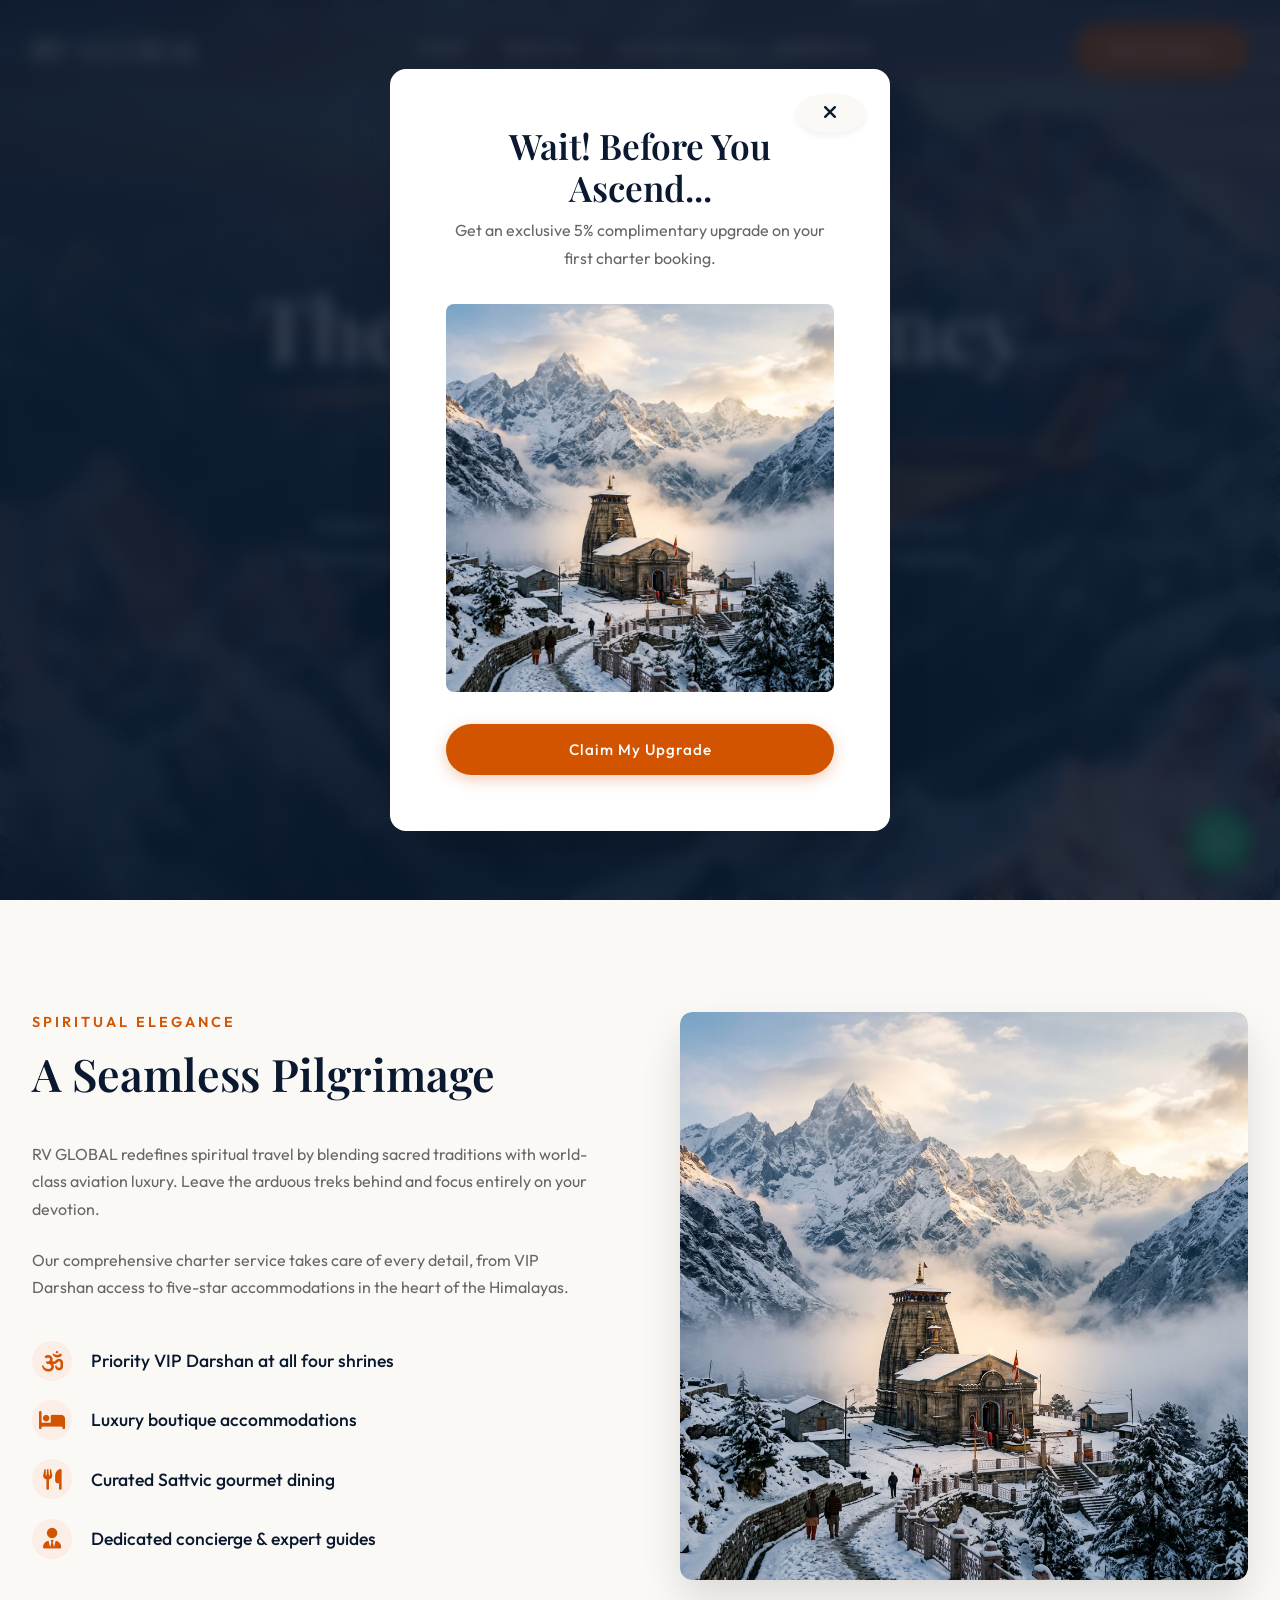
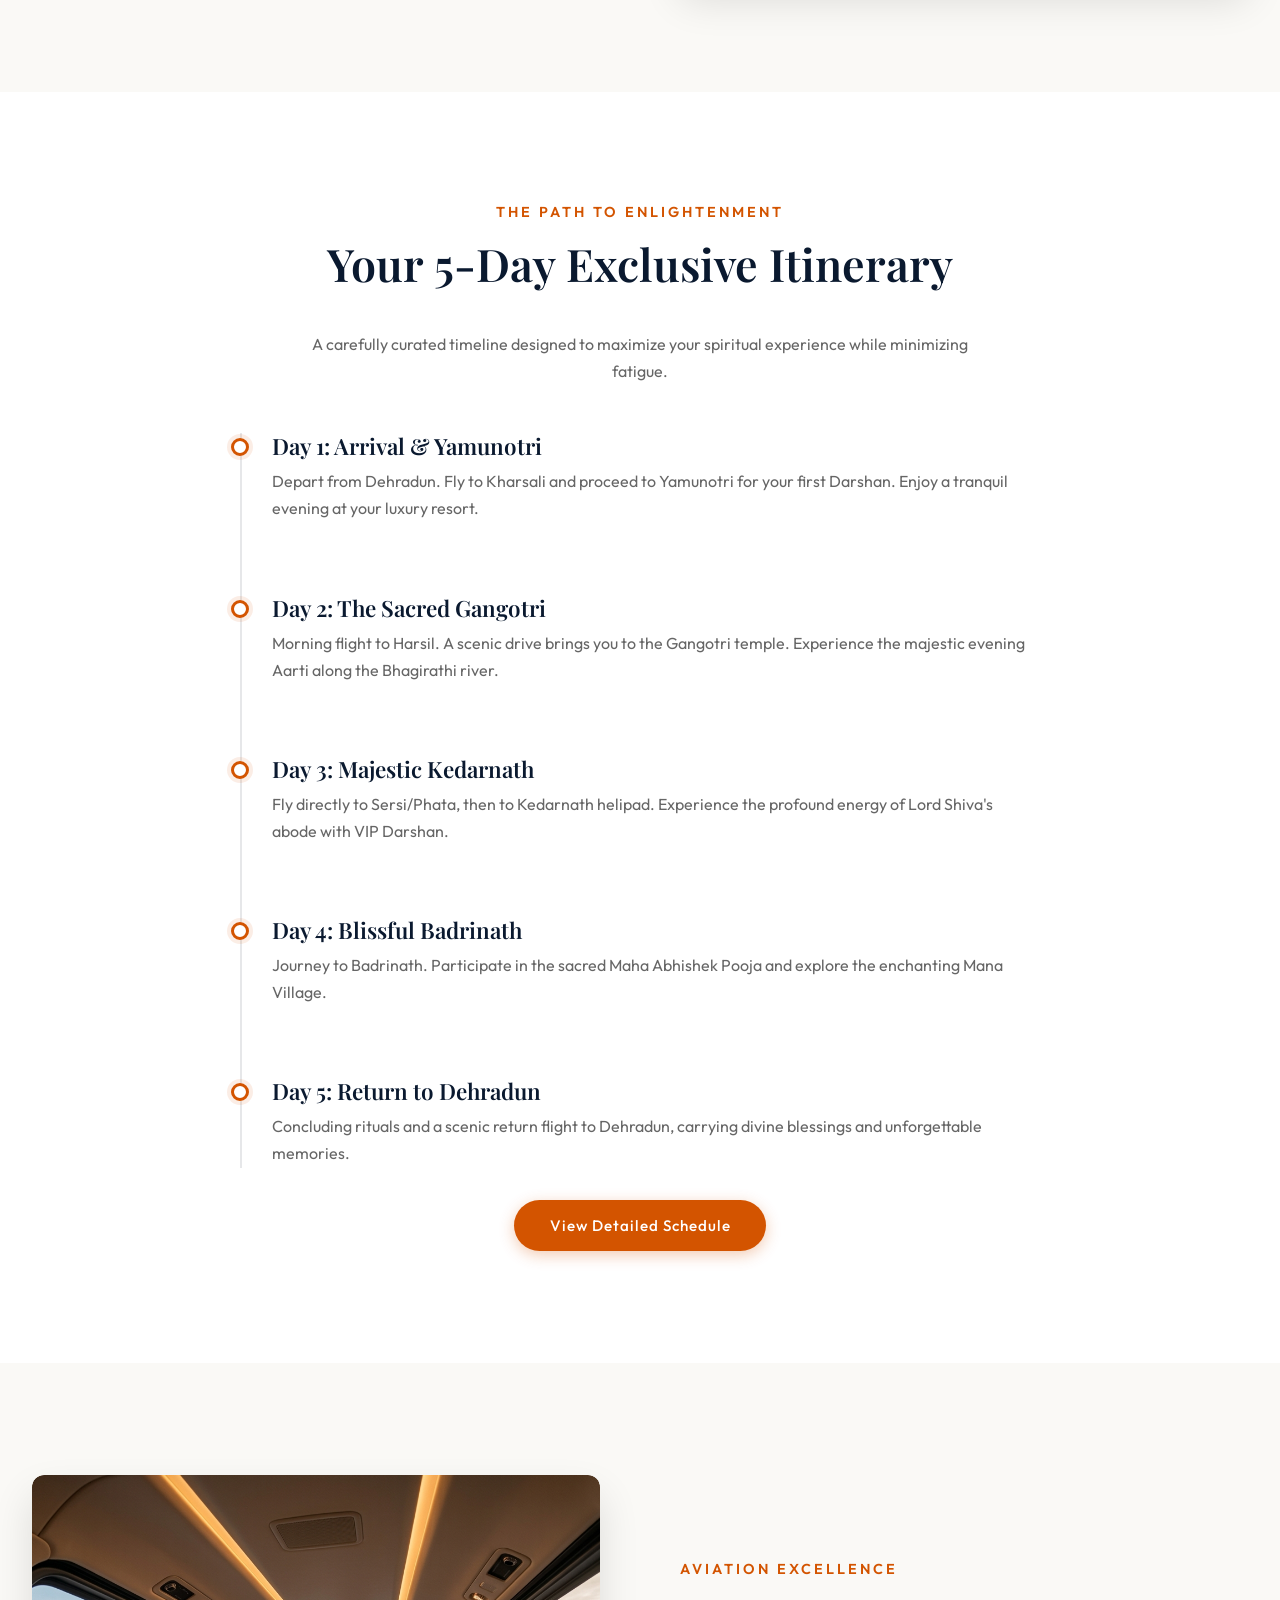
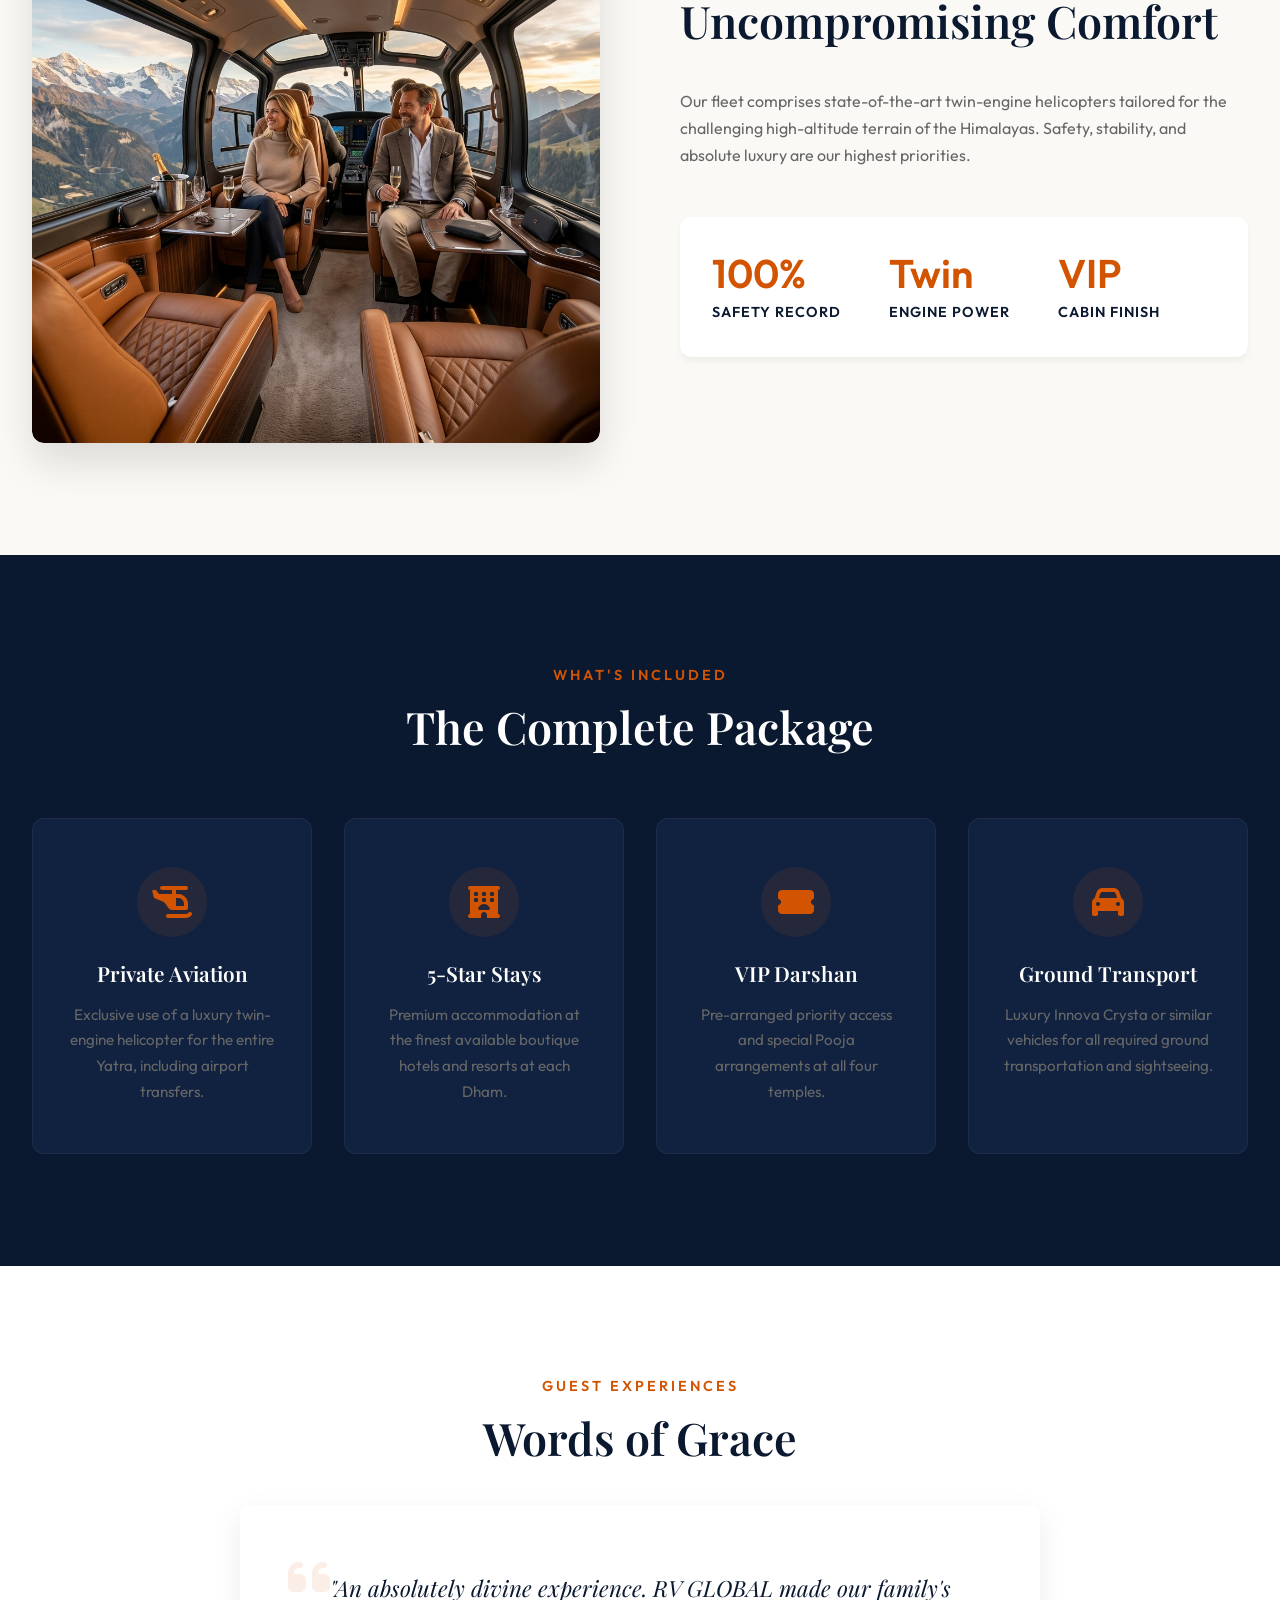
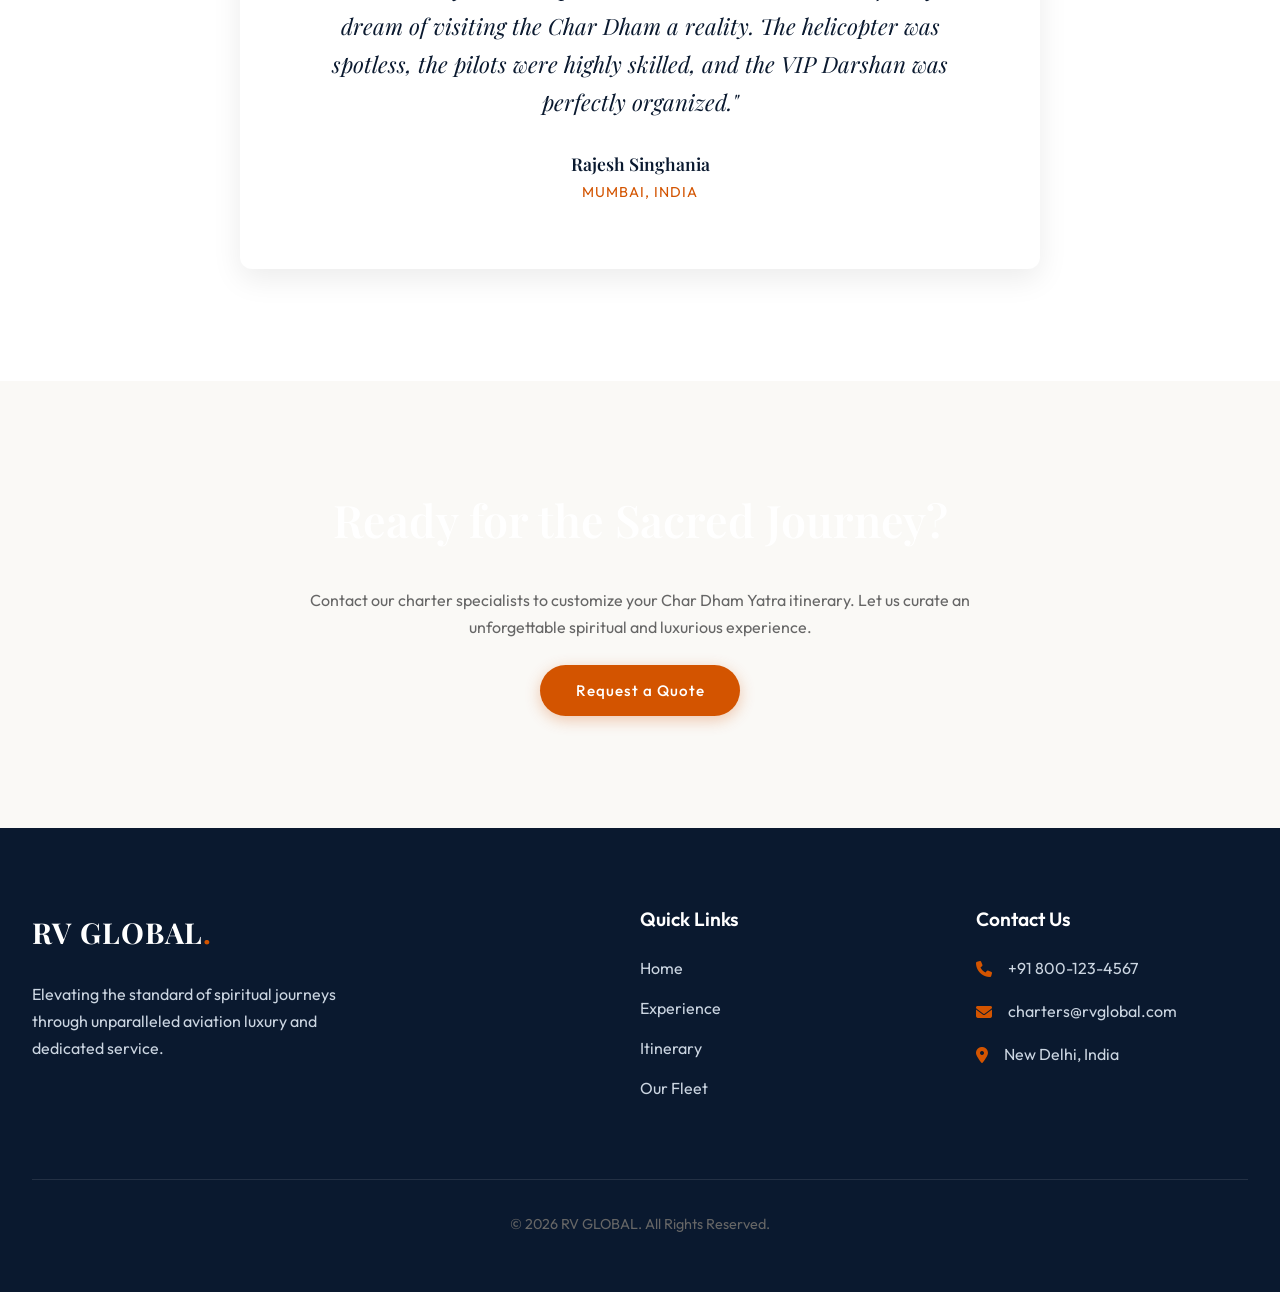
==== index.html @ 36c3504c "Added inner pages, floating WhatsApp, and instant offer popup" ====
<!DOCTYPE html>
<html lang="en">
<head>
    <meta charset="UTF-8">
    <meta name="viewport" content="width=device-width, initial-scale=1.0">
    <title>RV GLOBAL - Luxury Char Dham Yatra Charter</title>
    <meta name="description" content="Experience the sacred Char Dham Yatra with unparalleled luxury and comfort via RV GLOBAL's exclusive helicopter charter fleet.">
    <link rel="preconnect" href="https://fonts.googleapis.com">
    <link rel="preconnect" href="https://fonts.gstatic.com" crossorigin>
    <link href="https://fonts.googleapis.com/css2?family=Outfit:wght@300;400;500;600&family=Playfair+Display:ital,wght@0,400;0,600;0,700;1,400&display=swap" rel="stylesheet">
    <link rel="stylesheet" href="https://cdnjs.cloudflare.com/ajax/libs/font-awesome/6.4.0/css/all.min.css">
    <link rel="stylesheet" href="styles.css">
</head>
<body>

    <!-- Navigation -->
    <nav class="navbar" id="navbar">
        <div class="nav-container">
            <a href="#" class="logo">RV GLOBAL<span>.</span></a>
            <div class="nav-links">
                <a href="index.html">HOME</a>
                <a href="about.html">ABOUT US</a>
                <div class="dropdown">
                    <a href="services.html">OUR SERVICES <i class="fas fa-chevron-down"></i></a>
                    <div class="dropdown-content">
                        <a href="services.html#charter">Charter Flights</a>
                        <a href="services.html#chardham">Char Dham Yatra</a>
                        <a href="services.html#vip">VIP Darshan</a>
                    </div>
                </div>
                <a href="contact.html">CONTACT US</a>
            </div>
            <button class="btn-primary open-popup" data-popup="inquiryPopup">Book Charter</button>
            <button class="mobile-menu-btn"><i class="fas fa-bars"></i></button>
        </div>
    </nav>

    <!-- Hero Section -->
    <section id="home" class="hero">
        <div class="hero-bg"></div>
        <div class="hero-overlay"></div>
        <div class="hero-content">
            <span class="badge fade-up">Awaken Your Spirit in Luxury</span>
            <h1 class="fade-up delay-1">The Divine Journey <br> Elevated.</h1>
            <p class="fade-up delay-2">Embark on the sacred Char Dham Yatra with the utmost serenity. Experience Yamunotri, Gangotri, Kedarnath, and Badrinath via our exclusive VIP helicopter fleet.</p>
            <div class="hero-btns fade-up delay-3">
                <button class="btn-primary open-popup" data-popup="inquiryPopup">Plan Your Journey</button>
                <button class="btn-secondary open-popup" data-popup="itineraryPopup">View Itinerary</button>
            </div>
        </div>
        <div class="scroll-indicator fade-up delay-4">
            <span>Scroll</span>
            <div class="line"></div>
        </div>
    </section>

    <!-- Experience Section -->
    <section id="experience" class="experience section-padding">
        <div class="container">
            <div class="experience-grid">
                <div class="experience-text slide-in-left">
                    <h4 class="section-subtitle">Spiritual Elegance</h4>
                    <h2 class="section-title">A Seamless Pilgrimage</h2>
                    <p>RV GLOBAL redefines spiritual travel by blending sacred traditions with world-class aviation luxury. Leave the arduous treks behind and focus entirely on your devotion.</p>
                    <p>Our comprehensive charter service takes care of every detail, from VIP Darshan access to five-star accommodations in the heart of the Himalayas.</p>
                    
                    <ul class="feature-list">
                        <li><i class="fas fa-om"></i> Priority VIP Darshan at all four shrines</li>
                        <li><i class="fas fa-bed"></i> Luxury boutique accommodations</li>
                        <li><i class="fas fa-utensils"></i> Curated Sattvic gourmet dining</li>
                        <li><i class="fas fa-user-tie"></i> Dedicated concierge & expert guides</li>
                    </ul>
                </div>
                <div class="experience-image slide-in-right open-image-popup">
                    <img src="assets/temple.png" alt="Majestic Himalayan Temple" class="zoom-img">
                    <div class="image-accent"></div>
                    <div class="image-hover-icon"><i class="fas fa-search-plus"></i></div>
                </div>
            </div>
        </div>
    </section>

    <!-- Itinerary Section -->
    <section id="itinerary" class="itinerary section-padding bg-light">
        <div class="container">
            <div class="text-center slide-up">
                <h4 class="section-subtitle">The Path to Enlightenment</h4>
                <h2 class="section-title">Your 5-Day Exclusive Itinerary</h2>
                <p class="max-w-700">A carefully curated timeline designed to maximize your spiritual experience while minimizing fatigue.</p>
            </div>

            <div class="itinerary-timeline">
                <div class="timeline-item fade-up delay-1">
                    <div class="timeline-dot"></div>
                    <div class="timeline-content">
                        <h3>Day 1: Arrival & Yamunotri</h3>
                        <p>Depart from Dehradun. Fly to Kharsali and proceed to Yamunotri for your first Darshan. Enjoy a tranquil evening at your luxury resort.</p>
                    </div>
                </div>
                <div class="timeline-item fade-up delay-2">
                    <div class="timeline-dot"></div>
                    <div class="timeline-content">
                        <h3>Day 2: The Sacred Gangotri</h3>
                        <p>Morning flight to Harsil. A scenic drive brings you to the Gangotri temple. Experience the majestic evening Aarti along the Bhagirathi river.</p>
                    </div>
                </div>
                <div class="timeline-item fade-up delay-3">
                    <div class="timeline-dot"></div>
                    <div class="timeline-content">
                        <h3>Day 3: Majestic Kedarnath</h3>
                        <p>Fly directly to Sersi/Phata, then to Kedarnath helipad. Experience the profound energy of Lord Shiva's abode with VIP Darshan.</p>
                    </div>
                </div>
                <div class="timeline-item fade-up delay-4">
                    <div class="timeline-dot"></div>
                    <div class="timeline-content">
                        <h3>Day 4: Blissful Badrinath</h3>
                        <p>Journey to Badrinath. Participate in the sacred Maha Abhishek Pooja and explore the enchanting Mana Village.</p>
                    </div>
                </div>
                <div class="timeline-item fade-up delay-4">
                    <div class="timeline-dot"></div>
                    <div class="timeline-content">
                        <h3>Day 5: Return to Dehradun</h3>
                        <p>Concluding rituals and a scenic return flight to Dehradun, carrying divine blessings and unforgettable memories.</p>
                    </div>
                </div>
            </div>
            
            <div class="text-center mt-4">
                <button class="btn-primary open-popup" data-popup="itineraryPopup">View Detailed Schedule</button>
            </div>
        </div>
    </section>

    <!-- Fleet Section -->
    <section id="fleet" class="fleet section-padding">
        <div class="container">
            <div class="fleet-grid">
                <div class="fleet-image slide-in-left open-image-popup">
                    <img src="assets/interior.png" alt="Luxury Helicopter Interior" class="zoom-img">
                    <div class="image-hover-icon"><i class="fas fa-search-plus"></i></div>
                </div>
                <div class="fleet-text slide-in-right">
                    <h4 class="section-subtitle">Aviation Excellence</h4>
                    <h2 class="section-title">Uncompromising Comfort</h2>
                    <p>Our fleet comprises state-of-the-art twin-engine helicopters tailored for the challenging high-altitude terrain of the Himalayas. Safety, stability, and absolute luxury are our highest priorities.</p>
                    
                    <div class="stats-container">
                        <div class="stat-box">
                            <h3>100%</h3>
                            <p>Safety Record</p>
                        </div>
                        <div class="stat-box">
                            <h3>Twin</h3>
                            <p>Engine Power</p>
                        </div>
                        <div class="stat-box">
                            <h3>VIP</h3>
                            <p>Cabin Finish</p>
                        </div>
                    </div>
                </div>
            </div>
        </div>
    </section>

    <!-- Inclusions Section -->
    <section class="inclusions section-padding bg-navy">
        <div class="container">
            <div class="text-center fade-up">
                <h4 class="section-subtitle text-saffron">What's Included</h4>
                <h2 class="section-title text-white">The Complete Package</h2>
            </div>
            
            <div class="inclusions-grid">
                <div class="inclusion-card fade-up delay-1">
                    <div class="icon-wrapper"><i class="fas fa-helicopter"></i></div>
                    <h3>Private Aviation</h3>
                    <p>Exclusive use of a luxury twin-engine helicopter for the entire Yatra, including airport transfers.</p>
                </div>
                <div class="inclusion-card fade-up delay-2">
                    <div class="icon-wrapper"><i class="fas fa-hotel"></i></div>
                    <h3>5-Star Stays</h3>
                    <p>Premium accommodation at the finest available boutique hotels and resorts at each Dham.</p>
                </div>
                <div class="inclusion-card fade-up delay-3">
                    <div class="icon-wrapper"><i class="fas fa-ticket-alt"></i></div>
                    <h3>VIP Darshan</h3>
                    <p>Pre-arranged priority access and special Pooja arrangements at all four temples.</p>
                </div>
                <div class="inclusion-card fade-up delay-4">
                    <div class="icon-wrapper"><i class="fas fa-car"></i></div>
                    <h3>Ground Transport</h3>
                    <p>Luxury Innova Crysta or similar vehicles for all required ground transportation and sightseeing.</p>
                </div>
            </div>
        </div>
    </section>

    <!-- Testimonials -->
    <section class="testimonials section-padding bg-light">
        <div class="container text-center">
            <h4 class="section-subtitle">Guest Experiences</h4>
            <h2 class="section-title mb-4">Words of Grace</h2>
            
            <div class="testimonial-slider fade-up">
                <div class="testimonial-card">
                    <div class="quote-icon"><i class="fas fa-quote-left"></i></div>
                    <p class="review-text">"An absolutely divine experience. RV GLOBAL made our family's dream of visiting the Char Dham a reality. The helicopter was spotless, the pilots were highly skilled, and the VIP Darshan was perfectly organized."</p>
                    <div class="reviewer">
                        <h4>Rajesh Singhania</h4>
                        <span>Mumbai, India</span>
                    </div>
                </div>
            </div>
        </div>
    </section>

    <!-- CTA Section -->
    <section id="contact" class="cta-section section-padding">
        <div class="container text-center">
            <h2 class="section-title fade-up">Ready for the Sacred Journey?</h2>
            <p class="fade-up delay-1 max-w-700 mx-auto">Contact our charter specialists to customize your Char Dham Yatra itinerary. Let us curate an unforgettable spiritual and luxurious experience.</p>
            <button class="btn-primary open-popup fade-up delay-2 mt-2" data-popup="inquiryPopup">Request a Quote</button>
        </div>
    </section>

    <!-- Footer -->
    <footer class="footer">
        <div class="container">
            <div class="footer-content">
                <div class="footer-brand">
                    <a href="#" class="logo">RV GLOBAL<span>.</span></a>
                    <p>Elevating the standard of spiritual journeys through unparalleled aviation luxury and dedicated service.</p>
                </div>
                <div class="footer-links">
                    <h3>Quick Links</h3>
                    <a href="#home">Home</a>
                    <a href="#experience">Experience</a>
                    <a href="#itinerary">Itinerary</a>
                    <a href="#fleet">Our Fleet</a>
                </div>
                <div class="footer-contact">
                    <h3>Contact Us</h3>
                    <p><i class="fas fa-phone"></i> +91 800-123-4567</p>
                    <p><i class="fas fa-envelope"></i> charters@rvglobal.com</p>
                    <p><i class="fas fa-map-marker-alt"></i> New Delhi, India</p>
                </div>
            </div>
            <div class="footer-bottom">
                <p>&copy; 2026 RV GLOBAL. All Rights Reserved.</p>
            </div>
        </div>
    </footer>

    <!-- POPUPS -->

    <!-- 1. Inquiry Popup -->
    <div class="popup-overlay" id="inquiryPopup">
        <div class="popup-content">
            <button class="close-popup"><i class="fas fa-times"></i></button>
            <h3 class="popup-title">Book Your Charter</h3>
            <p class="popup-subtitle">Fill in your details and our aviation experts will contact you shortly.</p>
            
            <form class="inquiry-form" id="inquiryForm">
                <div class="form-group">
                    <label for="name">Full Name</label>
                    <input type="text" id="name" placeholder="John Doe" required>
                </div>
                <div class="form-group">
                    <label for="email">Email Address</label>
                    <input type="email" id="email" placeholder="john@example.com" required>
                </div>
                <div class="form-group">
                    <label for="phone">Phone Number</label>
                    <input type="tel" id="phone" placeholder="+91 98765 43210" required>
                </div>
                <div class="form-group">
                    <label for="passengers">Number of Passengers</label>
                    <select id="passengers" required>
                        <option value="" disabled selected>Select Passengers</option>
                        <option value="1-2">1-2 Passengers</option>
                        <option value="3-4">3-4 Passengers</option>
                        <option value="5-6">5-6 Passengers</option>
                    </select>
                </div>
                <button type="submit" class="btn-primary w-100">Submit Inquiry</button>
            </form>
        </div>
    </div>

    <!-- 2. Detailed Itinerary Popup -->
    <div class="popup-overlay" id="itineraryPopup">
        <div class="popup-content modal-lg">
            <button class="close-popup"><i class="fas fa-times"></i></button>
            <h3 class="popup-title">Detailed Itinerary</h3>
            <p class="popup-subtitle">A closer look at your 5-day luxurious spiritual journey.</p>
            
            <div class="itinerary-details-scroll">
                <div class="day-card">
                    <h4>Day 1: The Origin - Yamunotri</h4>
                    <ul>
                        <li><strong>07:00 AM:</strong> Departure from Sahastradhara Helipad, Dehradun.</li>
                        <li><strong>07:45 AM:</strong> Arrival at Kharsali Helipad. Welcome drinks.</li>
                        <li><strong>09:00 AM:</strong> Palki/Pony ride to Yamunotri Temple for Darshan.</li>
                        <li><strong>01:00 PM:</strong> Return to Kharsali, check-in to luxury resort, and lunch.</li>
                    </ul>
                </div>
                <div class="day-card">
                    <h4>Day 2: The Sacred Flow - Gangotri</h4>
                    <ul>
                        <li><strong>08:00 AM:</strong> Flight from Kharsali to Harsil Helipad.</li>
                        <li><strong>09:00 AM:</strong> VIP transport to Gangotri Temple.</li>
                        <li><strong>11:00 AM:</strong> Exclusive VIP Darshan at Gangotri.</li>
                        <li><strong>02:00 PM:</strong> Return to Harsil, nature walk, and premium resort stay.</li>
                    </ul>
                </div>
                <div class="day-card">
                    <h4>Day 3: The Mighty - Kedarnath</h4>
                    <ul>
                        <li><strong>07:30 AM:</strong> Flight from Harsil to Sersi/Phata.</li>
                        <li><strong>08:30 AM:</strong> Shuttle flight to Kedarnath Helipad.</li>
                        <li><strong>09:30 AM:</strong> Guided walk to the temple, VIP Darshan of Lord Shiva.</li>
                        <li><strong>02:00 PM:</strong> Return to Sersi, evening at leisure.</li>
                    </ul>
                </div>
                <div class="day-card">
                    <h4>Day 4: The Supreme - Badrinath</h4>
                    <ul>
                        <li><strong>08:00 AM:</strong> Flight to Badrinath Helipad.</li>
                        <li><strong>09:00 AM:</strong> Check-in at Sarovar Portico or equivalent.</li>
                        <li><strong>11:00 AM:</strong> VIP Darshan at Badrinath Temple.</li>
                        <li><strong>03:00 PM:</strong> Local sightseeing including Mana Village (last village of India).</li>
                    </ul>
                </div>
                <div class="day-card">
                    <h4>Day 5: The Return</h4>
                    <ul>
                        <li><strong>04:00 AM:</strong> Optional Maha Abhishek Pooja at Badrinath.</li>
                        <li><strong>09:00 AM:</strong> Breakfast and flight back to Dehradun.</li>
                        <li><strong>10:30 AM:</strong> Arrival at Dehradun. Tour concludes with divine memories.</li>
                    </ul>
                </div>
            </div>
        </div>
    </div>

    <!-- 3. Image Gallery Popup -->
    <div class="popup-overlay" id="imagePopup">
        <div class="popup-content image-modal">
            <button class="close-popup"><i class="fas fa-times"></i></button>
            <img id="popupImage" src="" alt="Gallery Image">
        </div>
    </div>

    <!-- Exit Intent Popup -->
    <div class="popup-overlay" id="exitPopup">
        <div class="popup-content text-center">
            <button class="close-popup"><i class="fas fa-times"></i></button>
            <h3 class="popup-title">Wait! Before You Ascend...</h3>
            <p class="popup-subtitle">Get an exclusive 5% complimentary upgrade on your first charter booking.</p>
            <img src="assets/temple.png" alt="Discount" style="width:100%; border-radius:8px; margin-bottom: 1.5rem;">
            <button class="btn-primary w-100 open-popup" data-popup="inquiryPopup" onclick="document.getElementById('exitPopup').classList.remove('active')">Claim My Upgrade</button>
        </div>
    </div>

    <!-- Global Floating WhatsApp Button -->
    <a href="https://wa.me/918001234567" class="floating-whatsapp" target="_blank" rel="noopener noreferrer">
        <i class="fab fa-whatsapp"></i>
    </a>

    <script src="script.js"></script>
</body>
</html>
---- styles.css ----
/* --- CSS Reset & Variables --- */
:root {
    /* New Light & Saffron Theme */
    --primary: #d35400; /* Saffron/Rust */
    --primary-dark: #b84a00;
    --primary-light: #fbeee6;
    
    --bg-main: #faf9f6; /* Pearl / Off-white */
    --bg-white: #ffffff;
    --bg-navy: #0a192f; /* Deep Navy Blue */
    --bg-navy-light: #112240;
    
    --text-main: #333333;
    --text-heading: #0a192f;
    --text-muted: #666666;
    --text-white: #ffffff;
    --text-white-muted: #cbd5e1;
    
    --font-heading: 'Playfair Display', serif;
    --font-body: 'Outfit', sans-serif;
    
    --transition: all 0.4s cubic-bezier(0.25, 0.46, 0.45, 0.94);
    --shadow-sm: 0 4px 6px rgba(0,0,0,0.05);
    --shadow-md: 0 10px 30px rgba(0,0,0,0.08);
    --shadow-lg: 0 20px 40px rgba(0,0,0,0.12);
}

* {
    margin: 0;
    padding: 0;
    box-sizing: border-box;
}

html {
    scroll-behavior: smooth;
    font-size: 16px;
}

body {
    font-family: var(--font-body);
    background-color: var(--bg-main);
    color: var(--text-main);
    line-height: 1.7;
    overflow-x: hidden;
}

/* --- Typography --- */
h1, h2, h3, h4 {
    font-family: var(--font-heading);
    color: var(--text-heading);
    font-weight: 600;
    line-height: 1.2;
}

p {
    margin-bottom: 1.5rem;
    color: var(--text-muted);
}

/* --- Reusable Components --- */
.container {
    max-width: 1280px;
    margin: 0 auto;
    padding: 0 2rem;
}

.section-padding {
    padding: 7rem 0;
}

.text-center { text-align: center; }
.text-white { color: var(--text-white) !important; }
.text-saffron { color: var(--primary) !important; }
.bg-light { background-color: var(--bg-white); }
.bg-navy { background-color: var(--bg-navy); color: var(--text-white-muted); }
.bg-navy h2 { color: var(--text-white); }
.mt-4 { margin-top: 2rem; }
.mb-4 { margin-bottom: 2rem; }
.max-w-700 { max-width: 700px; margin-left: auto; margin-right: auto; }
.mx-auto { margin-left: auto; margin-right: auto; }

.section-subtitle {
    color: var(--primary);
    font-family: var(--font-body);
    font-size: 0.9rem;
    font-weight: 600;
    text-transform: uppercase;
    letter-spacing: 3px;
    margin-bottom: 1rem;
}

.section-title {
    font-size: 2.8rem;
    margin-bottom: 2.5rem;
}

/* Buttons */
button, .btn-primary, .btn-secondary {
    display: inline-block;
    padding: 1rem 2.2rem;
    border: none;
    border-radius: 50px; /* Pill shape for softer look */
    font-family: var(--font-body);
    font-size: 0.95rem;
    font-weight: 500;
    letter-spacing: 1px;
    cursor: pointer;
    transition: var(--transition);
    text-decoration: none;
}

.btn-primary {
    background-color: var(--primary);
    color: var(--text-white);
    box-shadow: 0 4px 15px rgba(211, 84, 0, 0.3);
}

.btn-primary:hover {
    background-color: var(--primary-dark);
    transform: translateY(-3px);
    box-shadow: 0 8px 25px rgba(211, 84, 0, 0.4);
}

.btn-secondary {
    background-color: rgba(255, 255, 255, 0.1);
    color: var(--text-white);
    border: 1px solid rgba(255, 255, 255, 0.5);
    backdrop-filter: blur(5px);
}

.btn-secondary:hover {
    background-color: var(--text-white);
    color: var(--text-heading);
    transform: translateY(-3px);
}

.w-100 { width: 100%; }

/* --- Navigation --- */
.navbar {
    position: fixed;
    top: 0;
    left: 0;
    width: 100%;
    padding: 1.5rem 0;
    z-index: 1000;
    transition: var(--transition);
    background: transparent;
}

.navbar.scrolled {
    background: rgba(255, 255, 255, 0.95);
    backdrop-filter: blur(10px);
    padding: 1rem 0;
    box-shadow: var(--shadow-sm);
}

.nav-container {
    max-width: 1280px;
    margin: 0 auto;
    padding: 0 2rem;
    display: flex;
    justify-content: space-between;
    align-items: center;
}

.logo {
    font-family: var(--font-heading);
    font-size: 1.8rem;
    font-weight: 700;
    color: var(--text-white); /* White when transparent */
    text-decoration: none;
    letter-spacing: 1px;
    transition: var(--transition);
}

.navbar.scrolled .logo {
    color: var(--text-heading);
}

.logo span {
    color: var(--primary);
}

.nav-links {
    display: flex;
    gap: 2.5rem;
}

.nav-links a {
    color: var(--text-white);
    text-decoration: none;
    font-size: 0.95rem;
    font-weight: 500;
    transition: var(--transition);
    position: relative;
}

.navbar.scrolled .nav-links a {
    color: var(--text-main);
}

.nav-links a::after {
    content: '';
    position: absolute;
    bottom: -5px;
    left: 0;
    width: 0%;
    height: 2px;
    background-color: var(--primary);
    transition: var(--transition);
}

.nav-links a:hover {
    color: var(--primary);
}

.navbar.scrolled .nav-links a:hover {
    color: var(--primary);
}

.nav-links a:hover::after {
    width: 100%;
}

.mobile-menu-btn {
    display: none;
    background: none;
    border: none;
    color: var(--text-white);
    font-size: 1.5rem;
    cursor: pointer;
    box-shadow: none;
    padding: 0;
}

.navbar.scrolled .mobile-menu-btn {
    color: var(--text-heading);
}

/* --- Hero Section --- */
.hero {
    position: relative;
    height: 100vh;
    min-height: 700px;
    display: flex;
    align-items: center;
    justify-content: center;
    text-align: center;
    overflow: hidden;
}

.hero-bg {
    position: absolute;
    top: 0;
    left: 0;
    width: 100%;
    height: 100%;
    background-image: url('assets/hero.png');
    background-size: cover;
    background-position: center;
    z-index: -2;
    transform: scale(1.05);
    animation: zoomOut 25s infinite alternate ease-in-out;
}

@keyframes zoomOut {
    0% { transform: scale(1.05); }
    100% { transform: scale(1); }
}

.hero-overlay {
    position: absolute;
    top: 0;
    left: 0;
    width: 100%;
    height: 100%;
    background: linear-gradient(135deg, rgba(10, 25, 47, 0.8) 0%, rgba(10, 25, 47, 0.4) 100%);
    z-index: -1;
}

.hero-content {
    max-width: 900px;
    padding: 0 2rem;
    z-index: 1;
}

.badge {
    display: inline-block;
    padding: 0.5rem 1.2rem;
    background: rgba(255, 255, 255, 0.1);
    backdrop-filter: blur(5px);
    border: 1px solid rgba(255, 255, 255, 0.3);
    border-radius: 30px;
    font-size: 0.85rem;
    text-transform: uppercase;
    letter-spacing: 2px;
    color: var(--text-white);
    margin-bottom: 2rem;
}

.hero h1 {
    font-size: 5.5rem;
    margin-bottom: 1.5rem;
    color: var(--text-white);
    text-shadow: 0 10px 30px rgba(0,0,0,0.3);
}

.hero p {
    font-size: 1.2rem;
    margin-bottom: 2.5rem;
    color: #f1f5f9;
    max-width: 700px;
    margin-left: auto;
    margin-right: auto;
}

.hero-btns {
    display: flex;
    gap: 1.5rem;
    justify-content: center;
}

.scroll-indicator {
    position: absolute;
    bottom: 2rem;
    left: 50%;
    transform: translateX(-50%);
    display: flex;
    flex-direction: column;
    align-items: center;
    gap: 10px;
}

.scroll-indicator span {
    font-size: 0.75rem;
    text-transform: uppercase;
    letter-spacing: 2px;
    color: rgba(255, 255, 255, 0.8);
}

.scroll-indicator .line {
    width: 2px;
    height: 50px;
    background: rgba(255, 255, 255, 0.2);
    position: relative;
    overflow: hidden;
    border-radius: 2px;
}

.scroll-indicator .line::after {
    content: '';
    position: absolute;
    top: -100%;
    left: 0;
    width: 100%;
    height: 100%;
    background: var(--primary);
    animation: scrollDown 2s infinite cubic-bezier(0.65, 0, 0.35, 1);
}

@keyframes scrollDown {
    0% { top: -100%; }
    100% { top: 100%; }
}

/* --- Experience & Fleet Grids --- */
.experience-grid, .fleet-grid {
    display: grid;
    grid-template-columns: 1fr 1fr;
    gap: 5rem;
    align-items: center;
}

.feature-list {
    list-style: none;
    margin-top: 2.5rem;
}

.feature-list li {
    margin-bottom: 1.2rem;
    display: flex;
    align-items: center;
    gap: 1.2rem;
    font-size: 1.1rem;
    color: var(--text-heading);
    font-weight: 500;
}

.feature-list i {
    color: var(--primary);
    font-size: 1.3rem;
    background: var(--primary-light);
    width: 40px;
    height: 40px;
    display: flex;
    align-items: center;
    justify-content: center;
    border-radius: 50%;
}

.experience-image, .fleet-image {
    position: relative;
    border-radius: 12px;
    overflow: hidden;
    box-shadow: var(--shadow-lg);
    cursor: zoom-in;
}

.experience-image img, .fleet-image img {
    width: 100%;
    height: auto;
    display: block;
    border-radius: 12px;
    transition: transform 0.6s cubic-bezier(0.25, 0.46, 0.45, 0.94);
}

.experience-image:hover img, .fleet-image:hover img {
    transform: scale(1.05);
}

.image-accent {
    position: absolute;
    bottom: -20px;
    left: -20px;
    width: 100%;
    height: 100%;
    border: 2px solid var(--primary);
    z-index: -1;
    border-radius: 12px;
}

.image-hover-icon {
    position: absolute;
    top: 50%;
    left: 50%;
    transform: translate(-50%, -50%) scale(0.5);
    background: rgba(255, 255, 255, 0.9);
    width: 60px;
    height: 60px;
    border-radius: 50%;
    display: flex;
    align-items: center;
    justify-content: center;
    color: var(--primary);
    font-size: 1.5rem;
    opacity: 0;
    transition: var(--transition);
    pointer-events: none;
}

.experience-image:hover .image-hover-icon, .fleet-image:hover .image-hover-icon {
    opacity: 1;
    transform: translate(-50%, -50%) scale(1);
}

/* --- Itinerary Timeline --- */
.itinerary-timeline {
    position: relative;
    max-width: 800px;
    margin: 3rem auto 0;
    padding-left: 2rem;
}

.itinerary-timeline::before {
    content: '';
    position: absolute;
    top: 0;
    left: 0;
    width: 2px;
    height: 100%;
    background: rgba(10, 25, 47, 0.1);
}

.timeline-item {
    position: relative;
    padding-bottom: 3rem;
}

.timeline-item:last-child {
    padding-bottom: 0;
}

.timeline-dot {
    position: absolute;
    left: -2rem;
    top: 5px;
    width: 18px;
    height: 18px;
    background: var(--bg-white);
    border: 3px solid var(--primary);
    border-radius: 50%;
    transform: translateX(-50%);
    box-shadow: 0 0 0 4px rgba(211, 84, 0, 0.1);
}

.timeline-content h3 {
    font-size: 1.4rem;
    margin-bottom: 0.5rem;
    color: var(--text-heading);
}

/* --- Stats --- */
.stats-container {
    display: flex;
    gap: 3rem;
    margin-top: 3rem;
    background: var(--bg-white);
    padding: 2rem;
    border-radius: 12px;
    box-shadow: var(--shadow-sm);
}

.stat-box h3 {
    font-family: var(--font-body);
    font-size: 2.5rem;
    color: var(--primary);
    margin-bottom: 0.2rem;
}

.stat-box p {
    font-size: 0.9rem;
    font-weight: 600;
    text-transform: uppercase;
    letter-spacing: 1px;
    margin: 0;
    color: var(--text-heading);
}

/* --- Inclusions Grid --- */
.inclusions-grid {
    display: grid;
    grid-template-columns: repeat(4, 1fr);
    gap: 2rem;
    margin-top: 4rem;
}

.inclusion-card {
    background: var(--bg-navy-light);
    padding: 3rem 2rem;
    border-radius: 12px;
    text-align: center;
    transition: var(--transition);
    border: 1px solid rgba(255,255,255,0.05);
}

.inclusion-card:hover {
    transform: translateY(-10px);
    background: #152c50;
    border-color: rgba(255,255,255,0.1);
}

.inclusion-card .icon-wrapper {
    width: 70px;
    height: 70px;
    background: rgba(211, 84, 0, 0.1);
    color: var(--primary);
    border-radius: 50%;
    display: flex;
    align-items: center;
    justify-content: center;
    font-size: 2rem;
    margin: 0 auto 1.5rem;
    transition: var(--transition);
}

.inclusion-card:hover .icon-wrapper {
    background: var(--primary);
    color: var(--text-white);
}

.inclusion-card h3 {
    color: var(--text-white);
    font-size: 1.3rem;
    margin-bottom: 1rem;
}

.inclusion-card p {
    font-size: 0.95rem;
    margin: 0;
}

/* --- Testimonials --- */
.testimonial-card {
    background: var(--bg-white);
    padding: 4rem;
    border-radius: 12px;
    box-shadow: var(--shadow-md);
    max-width: 800px;
    margin: 0 auto;
    position: relative;
}

.quote-icon {
    font-size: 3rem;
    color: var(--primary-light);
    position: absolute;
    top: 2rem;
    left: 3rem;
    z-index: 0;
}

.review-text {
    font-size: 1.4rem;
    color: var(--text-heading);
    font-style: italic;
    font-family: var(--font-heading);
    position: relative;
    z-index: 1;
    margin-bottom: 2rem;
}

.reviewer h4 {
    font-size: 1.1rem;
    margin-bottom: 0.2rem;
}

.reviewer span {
    font-size: 0.9rem;
    color: var(--primary);
    text-transform: uppercase;
    letter-spacing: 1px;
}

/* --- CTA Section --- */
.cta-section {
    background: linear-gradient(rgba(10, 25, 47, 0.85), rgba(10, 25, 47, 0.95)), url('assets/hero.png');
    background-size: cover;
    background-position: center;
    background-attachment: fixed;
    color: var(--text-white);
}

.cta-section .section-title {
    color: var(--text-white);
}

/* --- Footer --- */
.footer {
    background-color: var(--bg-navy);
    padding: 5rem 0 2rem;
}

.footer-content {
    display: grid;
    grid-template-columns: 2fr 1fr 1fr;
    gap: 4rem;
    margin-bottom: 4rem;
}

.footer-brand p {
    margin-top: 1.5rem;
    max-width: 350px;
    color: var(--text-white-muted);
}

.footer-links h3, .footer-contact h3 {
    font-family: var(--font-body);
    font-size: 1.2rem;
    margin-bottom: 1.5rem;
    color: var(--text-white);
}

.footer-links a {
    display: block;
    color: var(--text-white-muted);
    text-decoration: none;
    margin-bottom: 0.8rem;
    transition: var(--transition);
}

.footer-links a:hover {
    color: var(--primary);
    transform: translateX(5px);
}

.footer-contact p {
    display: flex;
    align-items: center;
    gap: 1rem;
    margin-bottom: 1rem;
    color: var(--text-white-muted);
}

.footer-contact i {
    color: var(--primary);
}

.footer-bottom {
    text-align: center;
    padding-top: 2rem;
    border-top: 1px solid rgba(255, 255, 255, 0.1);
    font-size: 0.9rem;
    color: var(--text-white-muted);
}

/* --- Popup Modals --- */
.popup-overlay {
    position: fixed;
    top: 0;
    left: 0;
    width: 100%;
    height: 100%;
    background: rgba(10, 25, 47, 0.8);
    backdrop-filter: blur(8px);
    z-index: 2000;
    display: flex;
    justify-content: center;
    align-items: center;
    opacity: 0;
    visibility: hidden;
    transition: all 0.4s ease;
    padding: 1rem;
}

.popup-overlay.active {
    opacity: 1;
    visibility: visible;
}

.popup-content {
    background-color: var(--bg-white);
    padding: 3.5rem;
    border-radius: 16px;
    width: 100%;
    max-width: 500px;
    position: relative;
    transform: translateY(40px) scale(0.95);
    transition: all 0.5s cubic-bezier(0.25, 0.46, 0.45, 0.94);
    box-shadow: var(--shadow-lg);
    max-height: 90vh;
    overflow-y: auto;
}

.popup-overlay.active .popup-content {
    transform: translateY(0) scale(1);
}

.popup-content.modal-lg {
    max-width: 700px;
}

.popup-content.image-modal {
    max-width: 1000px;
    padding: 1rem;
    background: transparent;
    box-shadow: none;
}

.popup-content.image-modal img {
    width: 100%;
    height: auto;
    border-radius: 8px;
    display: block;
}

.close-popup {
    position: absolute;
    top: 1.5rem;
    right: 1.5rem;
    background: var(--bg-main);
    width: 40px;
    height: 40px;
    border-radius: 50%;
    border: none;
    color: var(--text-heading);
    font-size: 1.2rem;
    cursor: pointer;
    transition: var(--transition);
    display: flex;
    align-items: center;
    justify-content: center;
    box-shadow: var(--shadow-sm);
    z-index: 10;
}

.popup-content.image-modal .close-popup {
    top: -2rem;
    right: 0;
    background: var(--text-white);
}

.close-popup:hover {
    background: var(--primary);
    color: var(--text-white);
    transform: rotate(90deg);
}

.popup-title {
    font-size: 2.2rem;
    margin-bottom: 0.5rem;
}

.popup-subtitle {
    font-size: 1rem;
    margin-bottom: 2rem;
}

.form-group {
    margin-bottom: 1.5rem;
}

.form-group label {
    display: block;
    margin-bottom: 0.5rem;
    font-size: 0.9rem;
    font-weight: 500;
    color: var(--text-heading);
}

.form-group input, .form-group select {
    width: 100%;
    padding: 1rem 1.2rem;
    background-color: var(--bg-main);
    border: 1px solid #e2e8f0;
    border-radius: 8px;
    color: var(--text-main);
    font-family: var(--font-body);
    font-size: 1rem;
    transition: var(--transition);
}

.form-group input:focus, .form-group select:focus {
    outline: none;
    border-color: var(--primary);
    background-color: var(--bg-white);
    box-shadow: 0 0 0 3px rgba(211, 84, 0, 0.1);
}

/* Itinerary Details Inside Popup */
.itinerary-details-scroll {
    text-align: left;
}

.day-card {
    background: var(--bg-main);
    padding: 1.5rem;
    border-radius: 8px;
    margin-bottom: 1.5rem;
    border-left: 4px solid var(--primary);
}

.day-card h4 {
    font-size: 1.2rem;
    margin-bottom: 1rem;
    color: var(--primary);
}

.day-card ul {
    list-style: none;
}

.day-card ul li {
    margin-bottom: 0.5rem;
    font-size: 0.95rem;
}

/* --- Animations & Utilities --- */
.fade-up {
    opacity: 0;
    transform: translateY(40px);
    transition: opacity 0.8s ease, transform 0.8s ease;
}

.slide-in-left {
    opacity: 0;
    transform: translateX(-50px);
    transition: opacity 0.8s ease, transform 0.8s ease;
}

.slide-in-right {
    opacity: 0;
    transform: translateX(50px);
    transition: opacity 0.8s ease, transform 0.8s ease;
}

.appear {
    opacity: 1;
    transform: translate(0);
}

.delay-1 { transition-delay: 0.15s; }
.delay-2 { transition-delay: 0.3s; }
.delay-3 { transition-delay: 0.45s; }
.delay-4 { transition-delay: 0.6s; }

/* --- Responsive --- */
@media (max-width: 1024px) {
    .inclusions-grid {
        grid-template-columns: repeat(2, 1fr);
    }
}

@media (max-width: 992px) {
    .experience-grid, .fleet-grid {
        grid-template-columns: 1fr;
        gap: 3rem;
    }
    
    .fleet-image {
        grid-row: 2;
    }
    
    .footer-content {
        grid-template-columns: 1fr 1fr;
    }
    
    .hero h1 {
        font-size: 4rem;
    }
}

@media (max-width: 768px) {
    .nav-links {
        display: none;
    }
    
    .navbar .btn-primary {
        display: none;
    }
    
    .mobile-menu-btn {
        display: block;
    }
    
    .hero h1 {
        font-size: 3rem;
    }
    
    .hero-btns {
        flex-direction: column;
    }
    
    .footer-content {
        grid-template-columns: 1fr;
        gap: 2rem;
    }
    
    .inclusions-grid {
        grid-template-columns: 1fr;
    }
    
    .stats-container {
        flex-direction: column;
        gap: 1.5rem;
        text-align: center;
    }
    
    .section-title {
        font-size: 2.2rem;
    }
}

/* --- Dropdown Menu --- */
.dropdown {
    position: relative;
    display: inline-block;
}

.dropdown-content {
    display: none;
    position: absolute;
    background-color: var(--bg-white);
    min-width: 220px;
    box-shadow: var(--shadow-lg);
    z-index: 1001;
    border-radius: 8px;
    top: calc(100% + 1rem);
    left: 0;
    overflow: visible; /* Changed from hidden to allow pseudo-element to overflow */
    padding: 0.5rem 0;
}

/* Invisible bridge to prevent hover loss */
.dropdown-content::before {
    content: '';
    position: absolute;
    top: -1.5rem;
    left: 0;
    width: 100%;
    height: 1.5rem;
    background: transparent;
}

.navbar.scrolled .dropdown-content {
    top: calc(100% + 0.5rem);
}

.navbar.scrolled .dropdown-content::before {
    top: -0.5rem;
    height: 0.5rem;
}

.dropdown-content a {
    color: var(--text-heading) !important;
    padding: 12px 20px;
    text-decoration: none;
    display: block;
    font-size: 0.9rem;
    font-weight: 500;
    border-radius: 4px;
    margin: 0 0.5rem;
}

.dropdown-content a::after {
    display: none;
}

.dropdown-content a:hover {
    background-color: var(--bg-main);
    color: var(--primary) !important;
}

.dropdown:hover .dropdown-content {
    display: block;
    animation: fadeIn 0.3s ease;
}

@keyframes fadeIn {
    from { opacity: 0; transform: translateY(-10px); }
    to { opacity: 1; transform: translateY(0); }
}

/* --- Floating WhatsApp Button --- */
.floating-whatsapp {
    position: fixed;
    bottom: 30px;
    right: 30px;
    background-color: #25D366;
    color: white;
    width: 60px;
    height: 60px;
    border-radius: 50%;
    display: flex;
    align-items: center;
    justify-content: center;
    font-size: 35px;
    box-shadow: 0 10px 20px rgba(37, 211, 102, 0.4);
    z-index: 1000;
    transition: transform 0.3s ease, box-shadow 0.3s ease;
    text-decoration: none;
}

.floating-whatsapp:hover {
    transform: scale(1.1) translateY(-5px);
    color: white;
    box-shadow: 0 15px 25px rgba(37, 211, 102, 0.5);
}
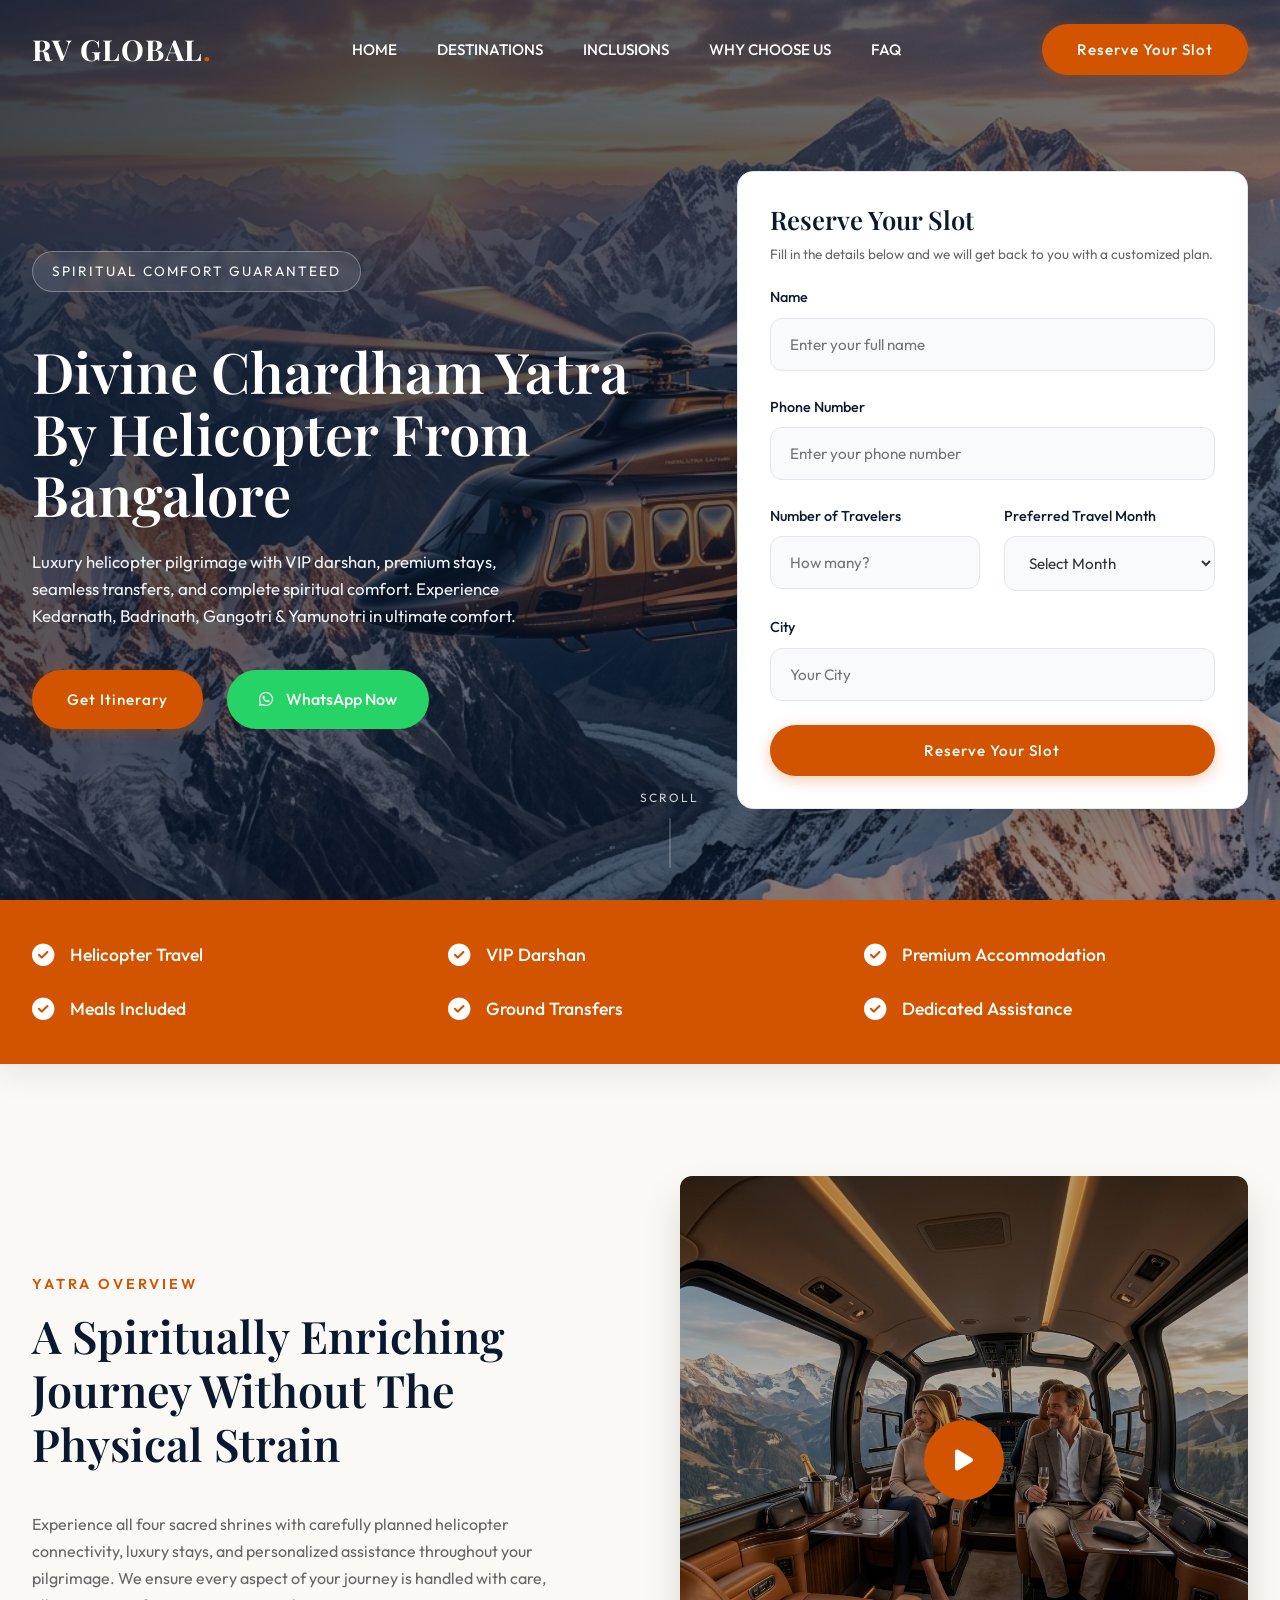
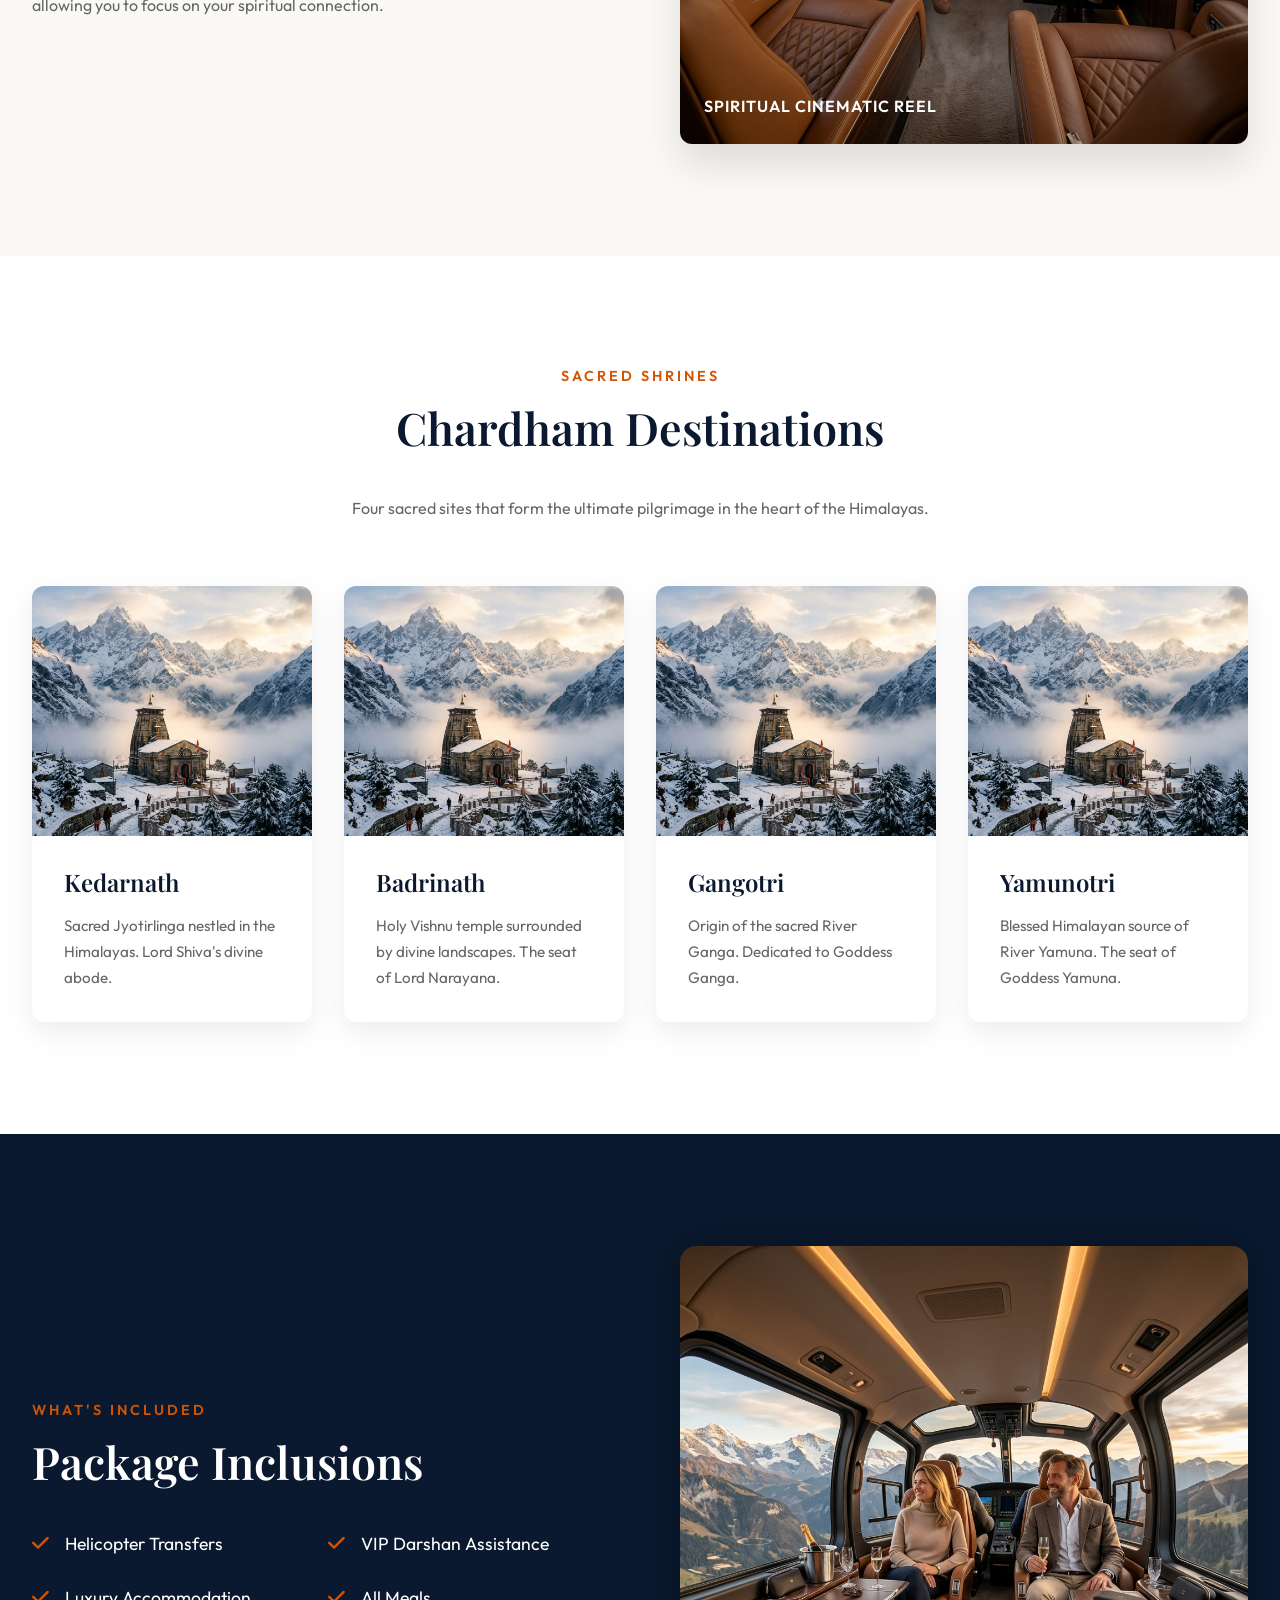
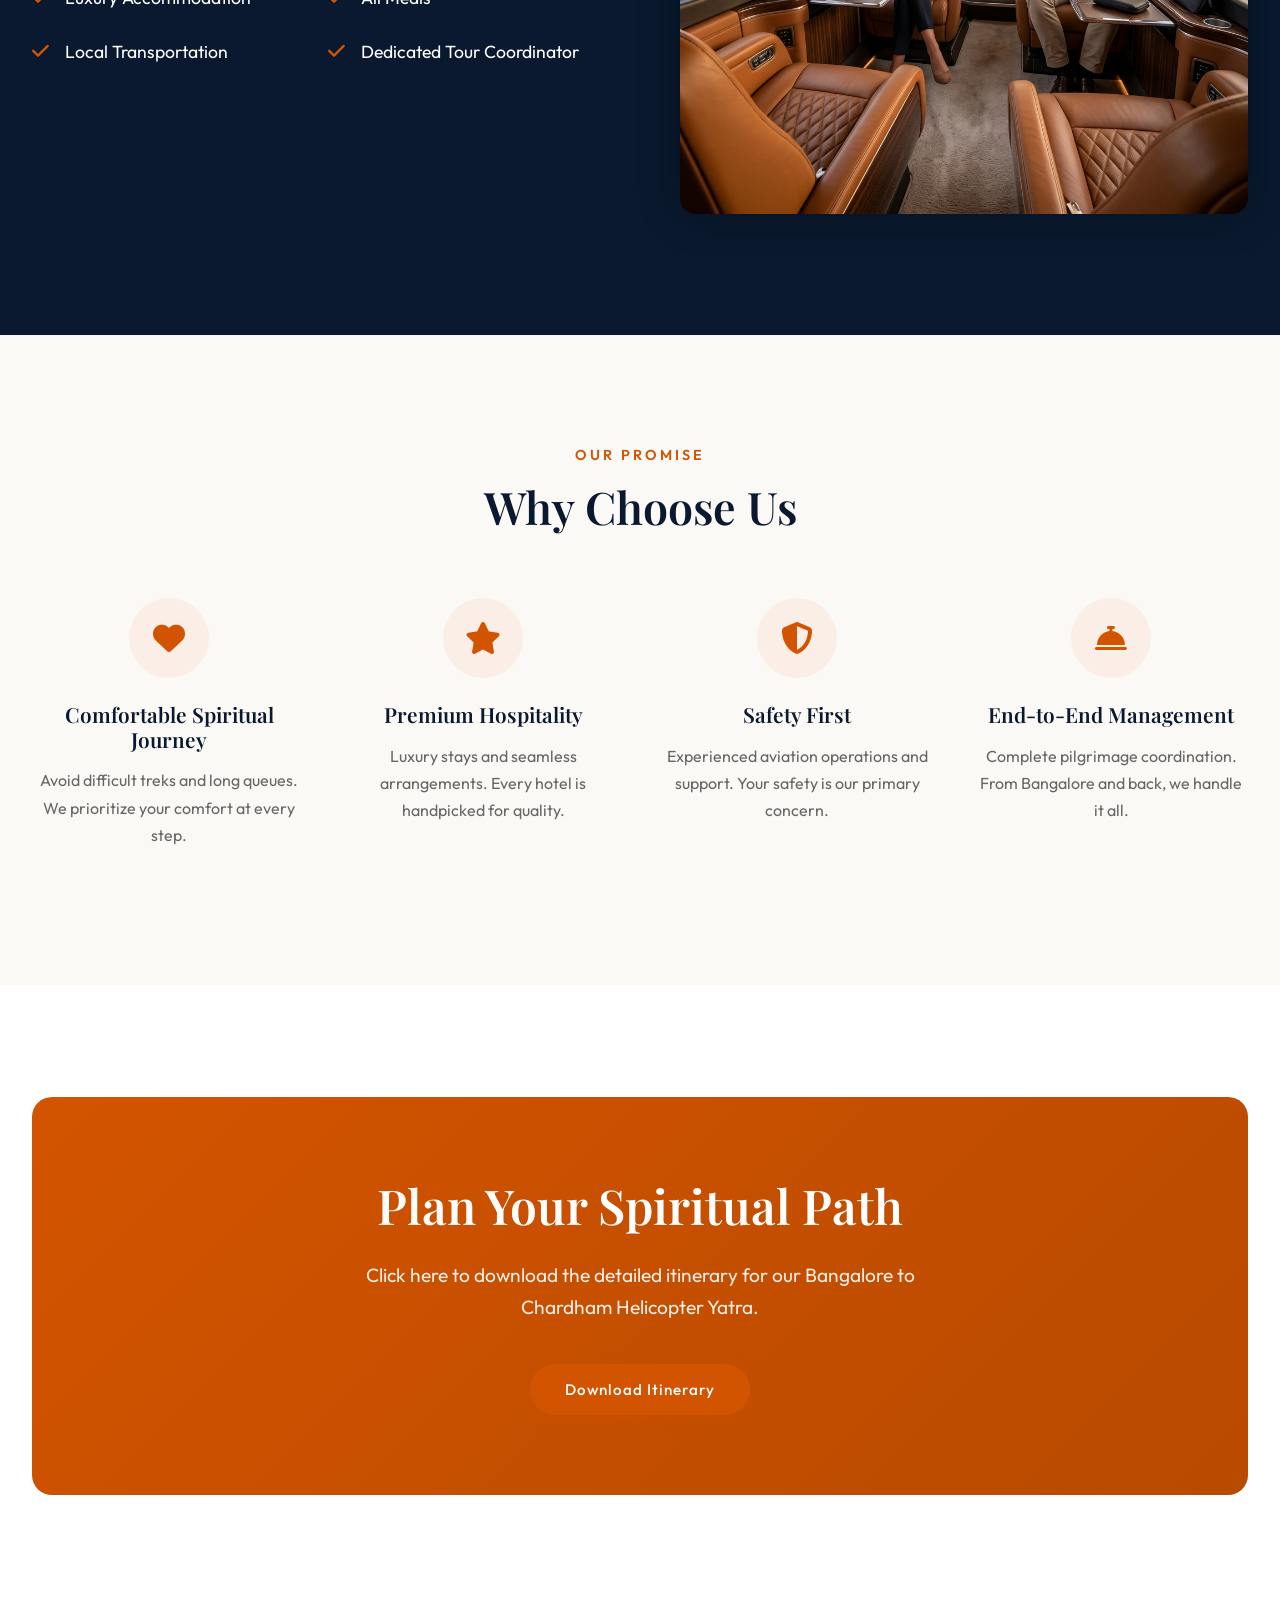
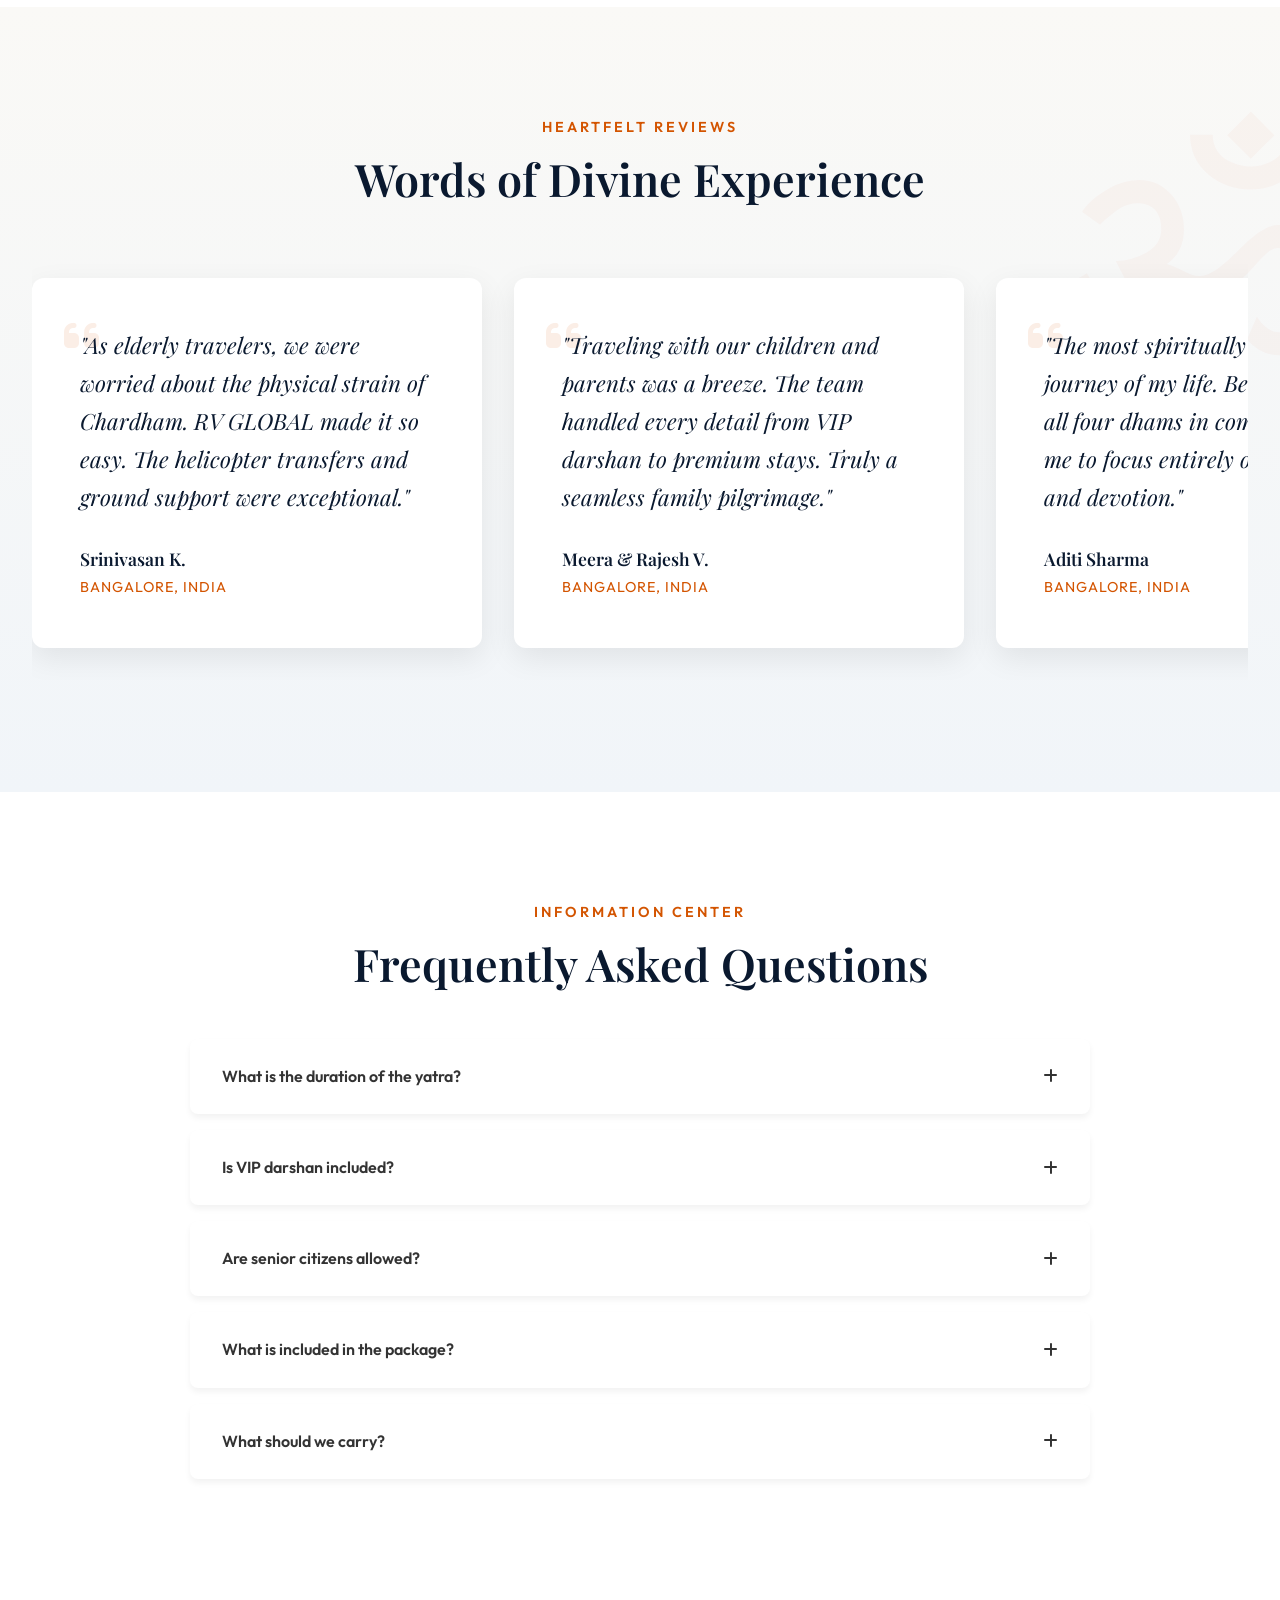
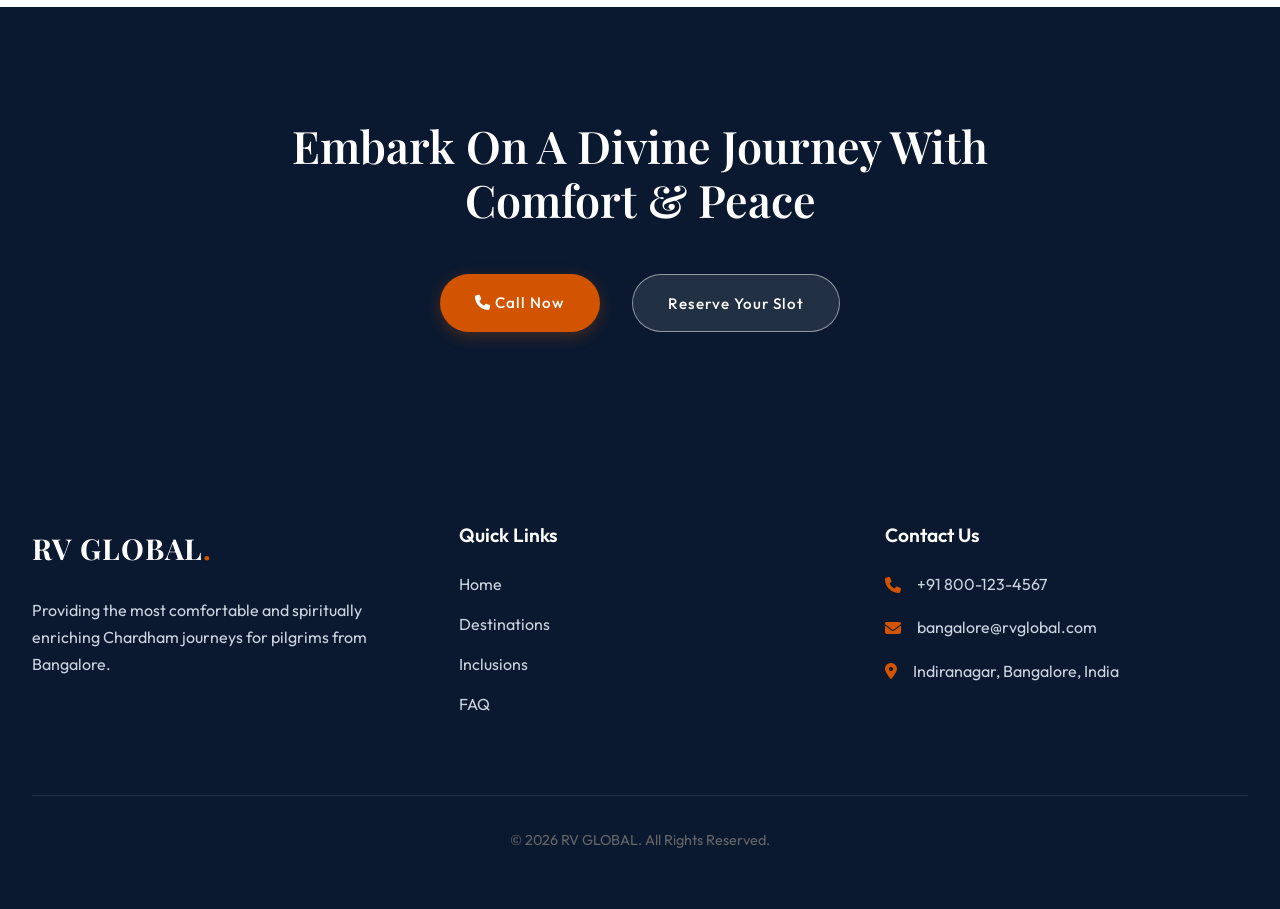
==== commit a150d17b: "Align inner pages with main landing page and remove unwanted code" ====
--- a/index.html
+++ b/index.html
@@ -3,8 +3,8 @@
 <head>
     <meta charset="UTF-8">
     <meta name="viewport" content="width=device-width, initial-scale=1.0">
-    <title>RV GLOBAL - Luxury Char Dham Yatra Charter</title>
-    <meta name="description" content="Experience the sacred Char Dham Yatra with unparalleled luxury and comfort via RV GLOBAL's exclusive helicopter charter fleet.">
+    <title>Chardham Helicopter Yatra from Bangalore | RV GLOBAL Luxury Pilgrimage</title>
+    <meta name="description" content="Experience the sacred Chardham Yatra by helicopter from Bangalore. VIP Darshan, luxury stays, and seamless transfers for Kedarnath, Badrinath, Gangotri & Yamunotri.">
     <link rel="preconnect" href="https://fonts.googleapis.com">
     <link rel="preconnect" href="https://fonts.gstatic.com" crossorigin>
     <link href="https://fonts.googleapis.com/css2?family=Outfit:wght@300;400;500;600&family=Playfair+Display:ital,wght@0,400;0,600;0,700;1,400&display=swap" rel="stylesheet">
@@ -16,213 +16,306 @@
     <!-- Navigation -->
     <nav class="navbar" id="navbar">
         <div class="nav-container">
-            <a href="#" class="logo">RV GLOBAL<span>.</span></a>
+            <a href="#home" class="logo">RV GLOBAL<span>.</span></a>
             <div class="nav-links">
-                <a href="index.html">HOME</a>
-                <a href="about.html">ABOUT US</a>
-                <div class="dropdown">
-                    <a href="services.html">OUR SERVICES <i class="fas fa-chevron-down"></i></a>
-                    <div class="dropdown-content">
-                        <a href="services.html#charter">Charter Flights</a>
-                        <a href="services.html#chardham">Char Dham Yatra</a>
-                        <a href="services.html#vip">VIP Darshan</a>
-                    </div>
-                </div>
-                <a href="contact.html">CONTACT US</a>
-            </div>
-            <button class="btn-primary open-popup" data-popup="inquiryPopup">Book Charter</button>
+                <a href="#home">HOME</a>
+                <a href="#destinations">DESTINATIONS</a>
+                <a href="#inclusions">INCLUSIONS</a>
+                <a href="#why-us">WHY CHOOSE US</a>
+                <a href="#faq">FAQ</a>
+            </div>
+            <button class="btn-primary open-popup" data-popup="inquiryPopup">Reserve Your Slot</button>
             <button class="mobile-menu-btn"><i class="fas fa-bars"></i></button>
         </div>
     </nav>
 
     <!-- Hero Section -->
     <section id="home" class="hero">
-        <div class="hero-bg"></div>
+        <div class="hero-slider">
+            <div class="hero-slide active" style="background-image: url('assets/hero.png');"></div>
+            <div class="hero-slide" style="background-image: url('assets/temple.png');"></div>
+            <div class="hero-slide" style="background-image: url('assets/interior.png');"></div>
+        </div>
         <div class="hero-overlay"></div>
-        <div class="hero-content">
-            <span class="badge fade-up">Awaken Your Spirit in Luxury</span>
-            <h1 class="fade-up delay-1">The Divine Journey <br> Elevated.</h1>
-            <p class="fade-up delay-2">Embark on the sacred Char Dham Yatra with the utmost serenity. Experience Yamunotri, Gangotri, Kedarnath, and Badrinath via our exclusive VIP helicopter fleet.</p>
-            <div class="hero-btns fade-up delay-3">
-                <button class="btn-primary open-popup" data-popup="inquiryPopup">Plan Your Journey</button>
-                <button class="btn-secondary open-popup" data-popup="itineraryPopup">View Itinerary</button>
-            </div>
-        </div>
-        <div class="scroll-indicator fade-up delay-4">
+        <div class="container hero-container">
+            <div class="hero-grid">
+                <div class="hero-text slide-in-left">
+                    <span class="badge fade-up">Spiritual Comfort Guaranteed</span>
+                    <h1 class="fade-up delay-1">Divine Chardham Yatra By Helicopter From Bangalore</h1>
+                    <p class="fade-up delay-2">Luxury helicopter pilgrimage with VIP darshan, premium stays, seamless transfers, and complete spiritual comfort. Experience Kedarnath, Badrinath, Gangotri & Yamunotri in ultimate comfort.</p>
+                    <div class="hero-btns fade-up delay-3">
+                        <button class="btn-primary open-popup" data-popup="itineraryPopup">Get Itinerary</button>
+                        <a href="https://wa.me/918001234567" target="_blank" class="btn-whatsapp"><i class="fab fa-whatsapp"></i> WhatsApp Now</a>
+                    </div>
+                </div>
+                <div class="hero-form-wrapper slide-in-right">
+                    <div class="form-card">
+                        <h3>Reserve Your Slot</h3>
+                        <p>Fill in the details below and we will get back to you with a customized plan.</p>
+                        <form id="heroLeadForm" class="inquiry-form">
+                            <div class="form-group">
+                                <label for="h-name">Name</label>
+                                <input type="text" id="h-name" placeholder="Enter your full name" required>
+                            </div>
+                            <div class="form-group">
+                                <label for="h-phone">Phone Number</label>
+                                <input type="tel" id="h-phone" placeholder="Enter your phone number" required>
+                            </div>
+                            <div class="form-row">
+                                <div class="form-group">
+                                    <label for="h-travelers">Number of Travelers</label>
+                                    <input type="number" id="h-travelers" placeholder="How many?" min="1" required>
+                                </div>
+                                <div class="form-group">
+                                    <label for="h-month">Preferred Travel Month</label>
+                                    <select id="h-month" required>
+                                        <option value="" disabled selected>Select Month</option>
+                                        <option value="May">May</option>
+                                        <option value="June">June</option>
+                                        <option value="September">September</option>
+                                        <option value="October">October</option>
+                                    </select>
+                                </div>
+                            </div>
+                            <div class="form-group">
+                                <label for="h-city">City</label>
+                                <input type="text" id="h-city" placeholder="Your City" required>
+                            </div>
+                            <button type="submit" class="btn-primary w-100">Reserve Your Slot</button>
+                        </form>
+                    </div>
+                </div>
+            </div>
+        </div>
+        <div class="scroll-indicator fade-up">
             <span>Scroll</span>
             <div class="line"></div>
         </div>
     </section>
 
-    <!-- Experience Section -->
-    <section id="experience" class="experience section-padding">
-        <div class="container">
-            <div class="experience-grid">
-                <div class="experience-text slide-in-left">
-                    <h4 class="section-subtitle">Spiritual Elegance</h4>
-                    <h2 class="section-title">A Seamless Pilgrimage</h2>
-                    <p>RV GLOBAL redefines spiritual travel by blending sacred traditions with world-class aviation luxury. Leave the arduous treks behind and focus entirely on your devotion.</p>
-                    <p>Our comprehensive charter service takes care of every detail, from VIP Darshan access to five-star accommodations in the heart of the Himalayas.</p>
-                    
-                    <ul class="feature-list">
-                        <li><i class="fas fa-om"></i> Priority VIP Darshan at all four shrines</li>
-                        <li><i class="fas fa-bed"></i> Luxury boutique accommodations</li>
-                        <li><i class="fas fa-utensils"></i> Curated Sattvic gourmet dining</li>
-                        <li><i class="fas fa-user-tie"></i> Dedicated concierge & expert guides</li>
+    <!-- Stats Section -->
+    <section class="stats-bar">
+        <div class="container">
+            <div class="stats-grid">
+                <div class="stat-item"><i class="fas fa-check-circle"></i> Helicopter Travel</div>
+                <div class="stat-item"><i class="fas fa-check-circle"></i> VIP Darshan</div>
+                <div class="stat-item"><i class="fas fa-check-circle"></i> Premium Accommodation</div>
+                <div class="stat-item"><i class="fas fa-check-circle"></i> Meals Included</div>
+                <div class="stat-item"><i class="fas fa-check-circle"></i> Ground Transfers</div>
+                <div class="stat-item"><i class="fas fa-check-circle"></i> Dedicated Assistance</div>
+            </div>
+        </div>
+    </section>
+
+    <!-- Overview Section -->
+    <section id="overview" class="overview section-padding">
+        <div class="container">
+            <div class="overview-grid">
+                <div class="overview-content fade-up">
+                    <h4 class="section-subtitle">Yatra Overview</h4>
+                    <h2 class="section-title">A Spiritually Enriching Journey Without The Physical Strain</h2>
+                    <p>Experience all four sacred shrines with carefully planned helicopter connectivity, luxury stays, and personalized assistance throughout your pilgrimage. We ensure every aspect of your journey is handled with care, allowing you to focus on your spiritual connection.</p>
+                </div>
+                <div class="overview-visual slide-in-right">
+                    <div class="video-placeholder">
+                        <img src="assets/interior.png" alt="Spiritual cinematic reel">
+                        <div class="play-btn"><i class="fas fa-play"></i></div>
+                        <span>Spiritual Cinematic Reel</span>
+                    </div>
+                </div>
+            </div>
+        </div>
+    </section>
+
+    <!-- Chardham Destinations -->
+    <section id="destinations" class="destinations section-padding bg-light">
+        <div class="container">
+            <div class="text-center slide-up">
+                <h4 class="section-subtitle">Sacred Shrines</h4>
+                <h2 class="section-title">Chardham Destinations</h2>
+                <p class="max-w-700">Four sacred sites that form the ultimate pilgrimage in the heart of the Himalayas.</p>
+            </div>
+            <div class="destinations-grid">
+                <div class="dest-card fade-up delay-1">
+                    <div class="dest-img"><img src="assets/temple.png" alt="Kedarnath"></div>
+                    <div class="dest-info">
+                        <h3>Kedarnath</h3>
+                        <p>Sacred Jyotirlinga nestled in the Himalayas. Lord Shiva's divine abode.</p>
+                    </div>
+                </div>
+                <div class="dest-card fade-up delay-2">
+                    <div class="dest-img"><img src="assets/temple.png" alt="Badrinath"></div>
+                    <div class="dest-info">
+                        <h3>Badrinath</h3>
+                        <p>Holy Vishnu temple surrounded by divine landscapes. The seat of Lord Narayana.</p>
+                    </div>
+                </div>
+                <div class="dest-card fade-up delay-3">
+                    <div class="dest-img"><img src="assets/temple.png" alt="Gangotri"></div>
+                    <div class="dest-info">
+                        <h3>Gangotri</h3>
+                        <p>Origin of the sacred River Ganga. Dedicated to Goddess Ganga.</p>
+                    </div>
+                </div>
+                <div class="dest-card fade-up delay-4">
+                    <div class="dest-img"><img src="assets/temple.png" alt="Yamunotri"></div>
+                    <div class="dest-info">
+                        <h3>Yamunotri</h3>
+                        <p>Blessed Himalayan source of River Yamuna. The seat of Goddess Yamuna.</p>
+                    </div>
+                </div>
+            </div>
+        </div>
+    </section>
+
+    <!-- Package Inclusions -->
+    <section id="inclusions" class="inclusions section-padding bg-navy">
+        <div class="container">
+            <div class="inclusions-layout">
+                <div class="inclusions-text fade-up">
+                    <h4 class="section-subtitle text-saffron">What's Included</h4>
+                    <h2 class="section-title text-white">Package Inclusions</h2>
+                    <ul class="inclusions-list">
+                        <li><i class="fas fa-check"></i> Helicopter Transfers</li>
+                        <li><i class="fas fa-check"></i> VIP Darshan Assistance</li>
+                        <li><i class="fas fa-check"></i> Luxury Accommodation</li>
+                        <li><i class="fas fa-check"></i> All Meals</li>
+                        <li><i class="fas fa-check"></i> Local Transportation</li>
+                        <li><i class="fas fa-check"></i> Dedicated Tour Coordinator</li>
                     </ul>
                 </div>
-                <div class="experience-image slide-in-right open-image-popup">
-                    <img src="assets/temple.png" alt="Majestic Himalayan Temple" class="zoom-img">
-                    <div class="image-accent"></div>
-                    <div class="image-hover-icon"><i class="fas fa-search-plus"></i></div>
+                <div class="inclusions-image slide-in-right">
+                    <img src="assets/interior.png" alt="Luxury Helicopter">
+                </div>
+            </div>
+        </div>
+    </section>
+
+    <!-- Why Choose Us -->
+    <section id="why-us" class="why-choose-us section-padding">
+        <div class="container">
+            <div class="text-center slide-up">
+                <h4 class="section-subtitle">Our Promise</h4>
+                <h2 class="section-title">Why Choose Us</h2>
+            </div>
+            <div class="why-grid">
+                <div class="why-item fade-up delay-1">
+                    <div class="why-icon"><i class="fas fa-heart"></i></div>
+                    <h3>Comfortable Spiritual Journey</h3>
+                    <p>Avoid difficult treks and long queues. We prioritize your comfort at every step.</p>
+                </div>
+                <div class="why-item fade-up delay-2">
+                    <div class="why-icon"><i class="fas fa-star"></i></div>
+                    <h3>Premium Hospitality</h3>
+                    <p>Luxury stays and seamless arrangements. Every hotel is handpicked for quality.</p>
+                </div>
+                <div class="why-item fade-up delay-3">
+                    <div class="why-icon"><i class="fas fa-shield-alt"></i></div>
+                    <h3>Safety First</h3>
+                    <p>Experienced aviation operations and support. Your safety is our primary concern.</p>
+                </div>
+                <div class="why-item fade-up delay-4">
+                    <div class="why-icon"><i class="fas fa-concierge-bell"></i></div>
+                    <h3>End-to-End Management</h3>
+                    <p>Complete pilgrimage coordination. From Bangalore and back, we handle it all.</p>
                 </div>
             </div>
         </div>
     </section>
 
     <!-- Itinerary Section -->
-    <section id="itinerary" class="itinerary section-padding bg-light">
-        <div class="container">
-            <div class="text-center slide-up">
-                <h4 class="section-subtitle">The Path to Enlightenment</h4>
-                <h2 class="section-title">Your 5-Day Exclusive Itinerary</h2>
-                <p class="max-w-700">A carefully curated timeline designed to maximize your spiritual experience while minimizing fatigue.</p>
-            </div>
-
-            <div class="itinerary-timeline">
-                <div class="timeline-item fade-up delay-1">
-                    <div class="timeline-dot"></div>
-                    <div class="timeline-content">
-                        <h3>Day 1: Arrival & Yamunotri</h3>
-                        <p>Depart from Dehradun. Fly to Kharsali and proceed to Yamunotri for your first Darshan. Enjoy a tranquil evening at your luxury resort.</p>
-                    </div>
-                </div>
-                <div class="timeline-item fade-up delay-2">
-                    <div class="timeline-dot"></div>
-                    <div class="timeline-content">
-                        <h3>Day 2: The Sacred Gangotri</h3>
-                        <p>Morning flight to Harsil. A scenic drive brings you to the Gangotri temple. Experience the majestic evening Aarti along the Bhagirathi river.</p>
-                    </div>
-                </div>
-                <div class="timeline-item fade-up delay-3">
-                    <div class="timeline-dot"></div>
-                    <div class="timeline-content">
-                        <h3>Day 3: Majestic Kedarnath</h3>
-                        <p>Fly directly to Sersi/Phata, then to Kedarnath helipad. Experience the profound energy of Lord Shiva's abode with VIP Darshan.</p>
-                    </div>
-                </div>
-                <div class="timeline-item fade-up delay-4">
-                    <div class="timeline-dot"></div>
-                    <div class="timeline-content">
-                        <h3>Day 4: Blissful Badrinath</h3>
-                        <p>Journey to Badrinath. Participate in the sacred Maha Abhishek Pooja and explore the enchanting Mana Village.</p>
-                    </div>
-                </div>
-                <div class="timeline-item fade-up delay-4">
-                    <div class="timeline-dot"></div>
-                    <div class="timeline-content">
-                        <h3>Day 5: Return to Dehradun</h3>
-                        <p>Concluding rituals and a scenic return flight to Dehradun, carrying divine blessings and unforgettable memories.</p>
-                    </div>
-                </div>
-            </div>
-            
-            <div class="text-center mt-4">
-                <button class="btn-primary open-popup" data-popup="itineraryPopup">View Detailed Schedule</button>
-            </div>
-        </div>
-    </section>
-
-    <!-- Fleet Section -->
-    <section id="fleet" class="fleet section-padding">
-        <div class="container">
-            <div class="fleet-grid">
-                <div class="fleet-image slide-in-left open-image-popup">
-                    <img src="assets/interior.png" alt="Luxury Helicopter Interior" class="zoom-img">
-                    <div class="image-hover-icon"><i class="fas fa-search-plus"></i></div>
-                </div>
-                <div class="fleet-text slide-in-right">
-                    <h4 class="section-subtitle">Aviation Excellence</h4>
-                    <h2 class="section-title">Uncompromising Comfort</h2>
-                    <p>Our fleet comprises state-of-the-art twin-engine helicopters tailored for the challenging high-altitude terrain of the Himalayas. Safety, stability, and absolute luxury are our highest priorities.</p>
-                    
-                    <div class="stats-container">
-                        <div class="stat-box">
-                            <h3>100%</h3>
-                            <p>Safety Record</p>
-                        </div>
-                        <div class="stat-box">
-                            <h3>Twin</h3>
-                            <p>Engine Power</p>
-                        </div>
-                        <div class="stat-box">
-                            <h3>VIP</h3>
-                            <p>Cabin Finish</p>
-                        </div>
-                    </div>
-                </div>
-            </div>
-        </div>
-    </section>
-
-    <!-- Inclusions Section -->
-    <section class="inclusions section-padding bg-navy">
-        <div class="container">
-            <div class="text-center fade-up">
-                <h4 class="section-subtitle text-saffron">What's Included</h4>
-                <h2 class="section-title text-white">The Complete Package</h2>
-            </div>
-            
-            <div class="inclusions-grid">
-                <div class="inclusion-card fade-up delay-1">
-                    <div class="icon-wrapper"><i class="fas fa-helicopter"></i></div>
-                    <h3>Private Aviation</h3>
-                    <p>Exclusive use of a luxury twin-engine helicopter for the entire Yatra, including airport transfers.</p>
-                </div>
-                <div class="inclusion-card fade-up delay-2">
-                    <div class="icon-wrapper"><i class="fas fa-hotel"></i></div>
-                    <h3>5-Star Stays</h3>
-                    <p>Premium accommodation at the finest available boutique hotels and resorts at each Dham.</p>
-                </div>
-                <div class="inclusion-card fade-up delay-3">
-                    <div class="icon-wrapper"><i class="fas fa-ticket-alt"></i></div>
-                    <h3>VIP Darshan</h3>
-                    <p>Pre-arranged priority access and special Pooja arrangements at all four temples.</p>
-                </div>
-                <div class="inclusion-card fade-up delay-4">
-                    <div class="icon-wrapper"><i class="fas fa-car"></i></div>
-                    <h3>Ground Transport</h3>
-                    <p>Luxury Innova Crysta or similar vehicles for all required ground transportation and sightseeing.</p>
-                </div>
+    <section id="itinerary" class="itinerary-download section-padding bg-light">
+        <div class="container">
+            <div class="itinerary-cta-box fade-up">
+                <h2>Plan Your Spiritual Path</h2>
+                <p>Click here to download the detailed itinerary for our Bangalore to Chardham Helicopter Yatra.</p>
+                <button class="btn-primary open-popup" data-popup="itineraryFormPopup">Download Itinerary</button>
             </div>
         </div>
     </section>
 
     <!-- Testimonials -->
-    <section class="testimonials section-padding bg-light">
+    <section class="testimonials section-padding">
         <div class="container text-center">
-            <h4 class="section-subtitle">Guest Experiences</h4>
-            <h2 class="section-title mb-4">Words of Grace</h2>
-            
+            <h4 class="section-subtitle">Heartfelt Reviews</h4>
+            <h2 class="section-title">Words of Divine Experience</h2>
             <div class="testimonial-slider fade-up">
                 <div class="testimonial-card">
                     <div class="quote-icon"><i class="fas fa-quote-left"></i></div>
-                    <p class="review-text">"An absolutely divine experience. RV GLOBAL made our family's dream of visiting the Char Dham a reality. The helicopter was spotless, the pilots were highly skilled, and the VIP Darshan was perfectly organized."</p>
+                    <p class="review-text">"As elderly travelers, we were worried about the physical strain of Chardham. RV GLOBAL made it so easy. The helicopter transfers and ground support were exceptional."</p>
                     <div class="reviewer">
-                        <h4>Rajesh Singhania</h4>
-                        <span>Mumbai, India</span>
-                    </div>
-                </div>
-            </div>
-        </div>
-    </section>
-
-    <!-- CTA Section -->
-    <section id="contact" class="cta-section section-padding">
+                        <h4>Srinivasan K.</h4>
+                        <span>Bangalore, India</span>
+                    </div>
+                </div>
+                <div class="testimonial-card">
+                    <div class="quote-icon"><i class="fas fa-quote-left"></i></div>
+                    <p class="review-text">"Traveling with our children and parents was a breeze. The team handled every detail from VIP darshan to premium stays. Truly a seamless family pilgrimage."</p>
+                    <div class="reviewer">
+                        <h4>Meera & Rajesh V.</h4>
+                        <span>Bangalore, India</span>
+                    </div>
+                </div>
+                <div class="testimonial-card">
+                    <div class="quote-icon"><i class="fas fa-quote-left"></i></div>
+                    <p class="review-text">"The most spiritually satisfying journey of my life. Being able to visit all four dhams in comfort allowed me to focus entirely on my prayers and devotion."</p>
+                    <div class="reviewer">
+                        <h4>Aditi Sharma</h4>
+                        <span>Bangalore, India</span>
+                    </div>
+                </div>
+                <div class="testimonial-card">
+                    <div class="quote-icon"><i class="fas fa-quote-left"></i></div>
+                    <p class="review-text">"The safety standards and the professionalism of the pilots gave us great peace of mind. A premium service that respects the sanctity of the yatra."</p>
+                    <div class="reviewer">
+                        <h4>Dr. Arvind Hegde</h4>
+                        <span>Bangalore, India</span>
+                    </div>
+                </div>
+            </div>
+        </div>
+    </section>
+
+    <!-- FAQ Section -->
+    <section id="faq" class="faq section-padding bg-light">
+        <div class="container">
+            <div class="text-center slide-up">
+                <h4 class="section-subtitle">Information Center</h4>
+                <h2 class="section-title">Frequently Asked Questions</h2>
+            </div>
+            <div class="faq-accordion">
+                <div class="faq-item">
+                    <div class="faq-question">What is the duration of the yatra? <i class="fas fa-plus"></i></div>
+                    <div class="faq-answer">The typical Chardham Helicopter Yatra from Bangalore takes 5 to 6 days depending on weather conditions and your preference.</div>
+                </div>
+                <div class="faq-item">
+                    <div class="faq-question">Is VIP darshan included? <i class="fas fa-plus"></i></div>
+                    <div class="faq-answer">Yes, VIP Darshan assistance is included at all four shrines to ensure a quick and comfortable experience.</div>
+                </div>
+                <div class="faq-item">
+                    <div class="faq-question">Are senior citizens allowed? <i class="fas fa-plus"></i></div>
+                    <div class="faq-answer">Absolutely. Our service is specially designed to cater to senior citizens, minimizing physical exertion through helicopter transfers and ground support.</div>
+                </div>
+                <div class="faq-item">
+                    <div class="faq-question">What is included in the package? <i class="fas fa-plus"></i></div>
+                    <div class="faq-answer">The package includes helicopter transfers, VIP darshan, luxury accommodation, all meals, local transport, and a dedicated coordinator.</div>
+                </div>
+                <div class="faq-item">
+                    <div class="faq-question">What should we carry? <i class="fas fa-plus"></i></div>
+                    <div class="faq-answer">We provide a detailed list upon booking, but generally: warm clothes, comfortable walking shoes, personal medicines, and valid ID proof.</div>
+                </div>
+            </div>
+        </div>
+    </section>
+
+    <!-- Final CTA -->
+    <section class="final-cta section-padding">
         <div class="container text-center">
-            <h2 class="section-title fade-up">Ready for the Sacred Journey?</h2>
-            <p class="fade-up delay-1 max-w-700 mx-auto">Contact our charter specialists to customize your Char Dham Yatra itinerary. Let us curate an unforgettable spiritual and luxurious experience.</p>
-            <button class="btn-primary open-popup fade-up delay-2 mt-2" data-popup="inquiryPopup">Request a Quote</button>
+            <h2 class="section-title fade-up">Embark On A Divine Journey With Comfort & Peace</h2>
+            <div class="cta-btns fade-up delay-1">
+                <a href="tel:+918001234567" class="btn-primary"><i class="fas fa-phone"></i> Call Now</a>
+                <button class="btn-secondary open-popup" data-popup="inquiryPopup">Reserve Your Slot</button>
+            </div>
         </div>
     </section>
 
@@ -232,20 +325,20 @@
             <div class="footer-content">
                 <div class="footer-brand">
                     <a href="#" class="logo">RV GLOBAL<span>.</span></a>
-                    <p>Elevating the standard of spiritual journeys through unparalleled aviation luxury and dedicated service.</p>
+                    <p>Providing the most comfortable and spiritually enriching Chardham journeys for pilgrims from Bangalore.</p>
                 </div>
                 <div class="footer-links">
                     <h3>Quick Links</h3>
                     <a href="#home">Home</a>
-                    <a href="#experience">Experience</a>
-                    <a href="#itinerary">Itinerary</a>
-                    <a href="#fleet">Our Fleet</a>
+                    <a href="#destinations">Destinations</a>
+                    <a href="#inclusions">Inclusions</a>
+                    <a href="#faq">FAQ</a>
                 </div>
                 <div class="footer-contact">
                     <h3>Contact Us</h3>
                     <p><i class="fas fa-phone"></i> +91 800-123-4567</p>
-                    <p><i class="fas fa-envelope"></i> charters@rvglobal.com</p>
-                    <p><i class="fas fa-map-marker-alt"></i> New Delhi, India</p>
+                    <p><i class="fas fa-envelope"></i> bangalore@rvglobal.com</p>
+                    <p><i class="fas fa-map-marker-alt"></i> Indiranagar, Bangalore, India</p>
                 </div>
             </div>
             <div class="footer-bottom">
@@ -255,120 +348,45 @@
     </footer>
 
     <!-- POPUPS -->
-
-    <!-- 1. Inquiry Popup -->
     <div class="popup-overlay" id="inquiryPopup">
         <div class="popup-content">
             <button class="close-popup"><i class="fas fa-times"></i></button>
-            <h3 class="popup-title">Book Your Charter</h3>
-            <p class="popup-subtitle">Fill in your details and our aviation experts will contact you shortly.</p>
-            
-            <form class="inquiry-form" id="inquiryForm">
+            <h3 class="popup-title">Reserve Your Slot</h3>
+            <p class="popup-subtitle">Fill in your details and we'll contact you shortly.</p>
+            <form id="popupInquiryForm" class="inquiry-form">
+                <!-- Same fields as main lead form -->
                 <div class="form-group">
-                    <label for="name">Full Name</label>
-                    <input type="text" id="name" placeholder="John Doe" required>
+                    <label for="p-name">Name</label>
+                    <input type="text" id="p-name" required>
                 </div>
                 <div class="form-group">
-                    <label for="email">Email Address</label>
-                    <input type="email" id="email" placeholder="john@example.com" required>
-                </div>
+                    <label for="p-phone">Phone Number</label>
+                    <input type="tel" id="p-phone" required>
+                </div>
+                <button type="submit" class="btn-primary w-100">Reserve Your Slot</button>
+            </form>
+        </div>
+    </div>
+
+    <!-- Itinerary Form Popup -->
+    <div class="popup-overlay" id="itineraryFormPopup">
+        <div class="popup-content">
+            <button class="close-popup"><i class="fas fa-times"></i></button>
+            <h3 class="popup-title">Download Itinerary</h3>
+            <p class="popup-subtitle">Please provide your details to download the PDF itinerary.</p>
+            <form id="itineraryDownloadForm" class="inquiry-form">
                 <div class="form-group">
-                    <label for="phone">Phone Number</label>
-                    <input type="tel" id="phone" placeholder="+91 98765 43210" required>
+                    <label for="d-name">Name</label>
+                    <input type="text" id="d-name" required>
                 </div>
                 <div class="form-group">
-                    <label for="passengers">Number of Passengers</label>
-                    <select id="passengers" required>
-                        <option value="" disabled selected>Select Passengers</option>
-                        <option value="1-2">1-2 Passengers</option>
-                        <option value="3-4">3-4 Passengers</option>
-                        <option value="5-6">5-6 Passengers</option>
-                    </select>
-                </div>
-                <button type="submit" class="btn-primary w-100">Submit Inquiry</button>
+                    <label for="d-email">Email</label>
+                    <input type="email" id="d-email" required>
+                </div>
+                <button type="submit" class="btn-primary w-100">Download PDF</button>
             </form>
         </div>
     </div>
-
-    <!-- 2. Detailed Itinerary Popup -->
-    <div class="popup-overlay" id="itineraryPopup">
-        <div class="popup-content modal-lg">
-            <button class="close-popup"><i class="fas fa-times"></i></button>
-            <h3 class="popup-title">Detailed Itinerary</h3>
-            <p class="popup-subtitle">A closer look at your 5-day luxurious spiritual journey.</p>
-            
-            <div class="itinerary-details-scroll">
-                <div class="day-card">
-                    <h4>Day 1: The Origin - Yamunotri</h4>
-                    <ul>
-                        <li><strong>07:00 AM:</strong> Departure from Sahastradhara Helipad, Dehradun.</li>
-                        <li><strong>07:45 AM:</strong> Arrival at Kharsali Helipad. Welcome drinks.</li>
-                        <li><strong>09:00 AM:</strong> Palki/Pony ride to Yamunotri Temple for Darshan.</li>
-                        <li><strong>01:00 PM:</strong> Return to Kharsali, check-in to luxury resort, and lunch.</li>
-                    </ul>
-                </div>
-                <div class="day-card">
-                    <h4>Day 2: The Sacred Flow - Gangotri</h4>
-                    <ul>
-                        <li><strong>08:00 AM:</strong> Flight from Kharsali to Harsil Helipad.</li>
-                        <li><strong>09:00 AM:</strong> VIP transport to Gangotri Temple.</li>
-                        <li><strong>11:00 AM:</strong> Exclusive VIP Darshan at Gangotri.</li>
-                        <li><strong>02:00 PM:</strong> Return to Harsil, nature walk, and premium resort stay.</li>
-                    </ul>
-                </div>
-                <div class="day-card">
-                    <h4>Day 3: The Mighty - Kedarnath</h4>
-                    <ul>
-                        <li><strong>07:30 AM:</strong> Flight from Harsil to Sersi/Phata.</li>
-                        <li><strong>08:30 AM:</strong> Shuttle flight to Kedarnath Helipad.</li>
-                        <li><strong>09:30 AM:</strong> Guided walk to the temple, VIP Darshan of Lord Shiva.</li>
-                        <li><strong>02:00 PM:</strong> Return to Sersi, evening at leisure.</li>
-                    </ul>
-                </div>
-                <div class="day-card">
-                    <h4>Day 4: The Supreme - Badrinath</h4>
-                    <ul>
-                        <li><strong>08:00 AM:</strong> Flight to Badrinath Helipad.</li>
-                        <li><strong>09:00 AM:</strong> Check-in at Sarovar Portico or equivalent.</li>
-                        <li><strong>11:00 AM:</strong> VIP Darshan at Badrinath Temple.</li>
-                        <li><strong>03:00 PM:</strong> Local sightseeing including Mana Village (last village of India).</li>
-                    </ul>
-                </div>
-                <div class="day-card">
-                    <h4>Day 5: The Return</h4>
-                    <ul>
-                        <li><strong>04:00 AM:</strong> Optional Maha Abhishek Pooja at Badrinath.</li>
-                        <li><strong>09:00 AM:</strong> Breakfast and flight back to Dehradun.</li>
-                        <li><strong>10:30 AM:</strong> Arrival at Dehradun. Tour concludes with divine memories.</li>
-                    </ul>
-                </div>
-            </div>
-        </div>
-    </div>
-
-    <!-- 3. Image Gallery Popup -->
-    <div class="popup-overlay" id="imagePopup">
-        <div class="popup-content image-modal">
-            <button class="close-popup"><i class="fas fa-times"></i></button>
-            <img id="popupImage" src="" alt="Gallery Image">
-        </div>
-    </div>
-
-    <!-- Exit Intent Popup -->
-    <div class="popup-overlay" id="exitPopup">
-        <div class="popup-content text-center">
-            <button class="close-popup"><i class="fas fa-times"></i></button>
-            <h3 class="popup-title">Wait! Before You Ascend...</h3>
-            <p class="popup-subtitle">Get an exclusive 5% complimentary upgrade on your first charter booking.</p>
-            <img src="assets/temple.png" alt="Discount" style="width:100%; border-radius:8px; margin-bottom: 1.5rem;">
-            <button class="btn-primary w-100 open-popup" data-popup="inquiryPopup" onclick="document.getElementById('exitPopup').classList.remove('active')">Claim My Upgrade</button>
-        </div>
-    </div>
-
-    <!-- Global Floating WhatsApp Button -->
-    <a href="https://wa.me/918001234567" class="floating-whatsapp" target="_blank" rel="noopener noreferrer">
-        <i class="fab fa-whatsapp"></i>
-    </a>
 
     <script src="script.js"></script>
 </body>
--- a/styles.css
+++ b/styles.css
@@ -23,266 +23,6 @@
     --shadow-sm: 0 4px 6px rgba(0,0,0,0.05);
     --shadow-md: 0 10px 30px rgba(0,0,0,0.08);
     --shadow-lg: 0 20px 40px rgba(0,0,0,0.12);
-}
-
-* {
-    margin: 0;
-    padding: 0;
-    box-sizing: border-box;
-}
-
-html {
-    scroll-behavior: smooth;
-    font-size: 16px;
-}
-
-body {
-    font-family: var(--font-body);
-    background-color: var(--bg-main);
-    color: var(--text-main);
-    line-height: 1.7;
-    overflow-x: hidden;
-}
-
-/* --- Typography --- */
-h1, h2, h3, h4 {
-    font-family: var(--font-heading);
-    color: var(--text-heading);
-    font-weight: 600;
-    line-height: 1.2;
-}
-
-p {
-    margin-bottom: 1.5rem;
-    color: var(--text-muted);
-}
-
-/* --- Reusable Components --- */
-.container {
-    max-width: 1280px;
-    margin: 0 auto;
-    padding: 0 2rem;
-}
-
-.section-padding {
-    padding: 7rem 0;
-}
-
-.text-center { text-align: center; }
-.text-white { color: var(--text-white) !important; }
-.text-saffron { color: var(--primary) !important; }
-.bg-light { background-color: var(--bg-white); }
-.bg-navy { background-color: var(--bg-navy); color: var(--text-white-muted); }
-.bg-navy h2 { color: var(--text-white); }
-.mt-4 { margin-top: 2rem; }
-.mb-4 { margin-bottom: 2rem; }
-.max-w-700 { max-width: 700px; margin-left: auto; margin-right: auto; }
-.mx-auto { margin-left: auto; margin-right: auto; }
-
-.section-subtitle {
-    color: var(--primary);
-    font-family: var(--font-body);
-    font-size: 0.9rem;
-    font-weight: 600;
-    text-transform: uppercase;
-    letter-spacing: 3px;
-    margin-bottom: 1rem;
-}
-
-.section-title {
-    font-size: 2.8rem;
-    margin-bottom: 2.5rem;
-}
-
-/* Buttons */
-button, .btn-primary, .btn-secondary {
-    display: inline-block;
-    padding: 1rem 2.2rem;
-    border: none;
-    border-radius: 50px; /* Pill shape for softer look */
-    font-family: var(--font-body);
-    font-size: 0.95rem;
-    font-weight: 500;
-    letter-spacing: 1px;
-    cursor: pointer;
-    transition: var(--transition);
-    text-decoration: none;
-}
-
-.btn-primary {
-    background-color: var(--primary);
-    color: var(--text-white);
-    box-shadow: 0 4px 15px rgba(211, 84, 0, 0.3);
-}
-
-.btn-primary:hover {
-    background-color: var(--primary-dark);
-    transform: translateY(-3px);
-    box-shadow: 0 8px 25px rgba(211, 84, 0, 0.4);
-}
-
-.btn-secondary {
-    background-color: rgba(255, 255, 255, 0.1);
-    color: var(--text-white);
-    border: 1px solid rgba(255, 255, 255, 0.5);
-    backdrop-filter: blur(5px);
-}
-
-.btn-secondary:hover {
-    background-color: var(--text-white);
-    color: var(--text-heading);
-    transform: translateY(-3px);
-}
-
-.w-100 { width: 100%; }
-
-/* --- Navigation --- */
-.navbar {
-    position: fixed;
-    top: 0;
-    left: 0;
-    width: 100%;
-    padding: 1.5rem 0;
-    z-index: 1000;
-    transition: var(--transition);
-    background: transparent;
-}
-
-.navbar.scrolled {
-    background: rgba(255, 255, 255, 0.95);
-    backdrop-filter: blur(10px);
-    padding: 1rem 0;
-    box-shadow: var(--shadow-sm);
-}
-
-.nav-container {
-    max-width: 1280px;
-    margin: 0 auto;
-    padding: 0 2rem;
-    display: flex;
-    justify-content: space-between;
-    align-items: center;
-}
-
-.logo {
-    font-family: var(--font-heading);
-    font-size: 1.8rem;
-    font-weight: 700;
-    color: var(--text-white); /* White when transparent */
-    text-decoration: none;
-    letter-spacing: 1px;
-    transition: var(--transition);
-}
-
-.navbar.scrolled .logo {
-    color: var(--text-heading);
-}
-
-.logo span {
-    color: var(--primary);
-}
-
-.nav-links {
-    display: flex;
-    gap: 2.5rem;
-}
-
-.nav-links a {
-    color: var(--text-white);
-    text-decoration: none;
-    font-size: 0.95rem;
-    font-weight: 500;
-    transition: var(--transition);
-    position: relative;
-}
-
-.navbar.scrolled .nav-links a {
-    color: var(--text-main);
-}
-
-.nav-links a::after {
-    content: '';
-    position: absolute;
-    bottom: -5px;
-    left: 0;
-    width: 0%;
-    height: 2px;
-    background-color: var(--primary);
-    transition: var(--transition);
-}
-
-.nav-links a:hover {
-    color: var(--primary);
-}
-
-.navbar.scrolled .nav-links a:hover {
-    color: var(--primary);
-}
-
-.nav-links a:hover::after {
-    width: 100%;
-}
-
-.mobile-menu-btn {
-    display: none;
-    background: none;
-    border: none;
-    color: var(--text-white);
-    font-size: 1.5rem;
-    cursor: pointer;
-    box-shadow: none;
-    padding: 0;
-}
-
-.navbar.scrolled .mobile-menu-btn {
-    color: var(--text-heading);
-}
-
-/* --- Hero Section --- */
-.hero {
-    position: relative;
-    height: 100vh;
-    min-height: 700px;
-    display: flex;
-    align-items: center;
-    justify-content: center;
-    text-align: center;
-    overflow: hidden;
-}
-
-.hero-bg {
-    position: absolute;
-    top: 0;
-    left: 0;
-    width: 100%;
-    height: 100%;
-    background-image: url('assets/hero.png');
-    background-size: cover;
-    background-position: center;
-    z-index: -2;
-    transform: scale(1.05);
-    animation: zoomOut 25s infinite alternate ease-in-out;
-}
-
-@keyframes zoomOut {
-    0% { transform: scale(1.05); }
-    100% { transform: scale(1); }
-}
-
-.hero-overlay {
-    position: absolute;
-    top: 0;
-    left: 0;
-    width: 100%;
-    height: 100%;
-    background: linear-gradient(135deg, rgba(10, 25, 47, 0.8) 0%, rgba(10, 25, 47, 0.4) 100%);
-    z-index: -1;
-}
-
-.hero-content {
-    max-width: 900px;
-    padding: 0 2rem;
-    z-index: 1;
 }
 
 .badge {
@@ -299,26 +39,330 @@
     margin-bottom: 2rem;
 }
 
-.hero h1 {
-    font-size: 5.5rem;
+* {
+    margin: 0;
+    padding: 0;
+    box-sizing: border-box;
+}
+
+html {
+    scroll-behavior: smooth;
+    font-size: 16px;
+}
+
+body {
+    font-family: var(--font-body);
+    background-color: var(--bg-main);
+    color: var(--text-main);
+    line-height: 1.7;
+    overflow-x: hidden;
+    width: 100%;
+}
+
+/* --- Typography --- */
+h1, h2, h3, h4 {
+    font-family: var(--font-heading);
+    color: var(--text-heading);
+    font-weight: 600;
+    line-height: 1.2;
+}
+
+p {
+    margin-bottom: 1.5rem;
+    color: var(--text-muted);
+}
+
+/* --- Reusable Components --- */
+.container {
+    max-width: 1280px;
+    margin: 0 auto;
+    padding: 0 2rem;
+}
+
+.section-padding {
+    padding: 7rem 0;
+}
+
+.text-center { text-align: center; }
+.text-white { color: var(--text-white) !important; }
+.text-saffron { color: var(--primary) !important; }
+.bg-light { background-color: var(--bg-white); }
+.bg-navy { background-color: var(--bg-navy); color: var(--text-white-muted); }
+.bg-navy h2 { color: var(--text-white); }
+.mt-4 { margin-top: 2rem; }
+.mb-4 { margin-bottom: 2rem; }
+.max-w-700 { max-width: 700px; margin-left: auto; margin-right: auto; }
+.mx-auto { margin-left: auto; margin-right: auto; }
+
+.section-subtitle {
+    color: var(--primary);
+    font-family: var(--font-body);
+    font-size: 0.9rem;
+    font-weight: 600;
+    text-transform: uppercase;
+    letter-spacing: 3px;
+    margin-bottom: 1rem;
+}
+
+.section-title {
+    font-size: 2.8rem;
+    margin-bottom: 2.5rem;
+}
+
+/* Buttons */
+button, .btn-primary, .btn-secondary {
+    display: inline-block;
+    padding: 1rem 2.2rem;
+    border: none;
+    border-radius: 50px; /* Pill shape for softer look */
+    font-family: var(--font-body);
+    font-size: 0.95rem;
+    font-weight: 500;
+    letter-spacing: 1px;
+    cursor: pointer;
+    transition: var(--transition);
+    text-decoration: none;
+}
+
+.btn-primary {
+    background-color: var(--primary);
+    color: var(--text-white);
+    box-shadow: 0 4px 15px rgba(211, 84, 0, 0.3);
+}
+
+.btn-primary:hover {
+    background-color: var(--primary-dark);
+    transform: translateY(-3px);
+    box-shadow: 0 8px 25px rgba(211, 84, 0, 0.4);
+}
+
+.btn-secondary {
+    background-color: rgba(255, 255, 255, 0.1);
+    color: var(--text-white);
+    border: 1px solid rgba(255, 255, 255, 0.5);
+    backdrop-filter: blur(5px);
+}
+
+.btn-secondary:hover {
+    background-color: var(--text-white);
+    color: var(--text-heading);
+    transform: translateY(-3px);
+}
+
+.w-100 { width: 100%; }
+
+/* --- Navigation --- */
+.navbar {
+    position: fixed;
+    top: 0;
+    left: 0;
+    width: 100%;
+    padding: 1.5rem 0;
+    z-index: 1000;
+    transition: var(--transition);
+    background: transparent;
+}
+
+.navbar.scrolled {
+    background: rgba(255, 255, 255, 0.95);
+    backdrop-filter: blur(10px);
+    padding: 1rem 0;
+    box-shadow: var(--shadow-sm);
+}
+
+/* Navbar CTA visibility (Always visible as requested) */
+.navbar .btn-primary {
+    display: inline-block;
+}
+
+.nav-container {
+    max-width: 1280px;
+    margin: 0 auto;
+    padding: 0 2rem;
+    display: flex;
+    justify-content: space-between;
+    align-items: center;
+}
+
+.logo {
+    font-family: var(--font-heading);
+    font-size: 1.8rem;
+    font-weight: 700;
+    color: var(--text-white); /* White when transparent */
+    text-decoration: none;
+    letter-spacing: 1px;
+    transition: var(--transition);
+}
+
+.navbar.scrolled .logo {
+    color: var(--text-heading);
+}
+
+.logo span {
+    color: var(--primary);
+}
+
+.nav-links {
+    display: flex;
+    gap: 2.5rem;
+}
+
+@media (min-width: 769px) {
+    .nav-links {
+        display: flex !important;
+    }
+}
+
+.nav-links a {
+    color: var(--text-white);
+    text-decoration: none;
+    font-size: 0.95rem;
+    font-weight: 500;
+    transition: var(--transition);
+    position: relative;
+}
+
+.navbar.scrolled .nav-links a {
+    color: var(--text-main);
+}
+
+.nav-links a::after {
+    content: '';
+    position: absolute;
+    bottom: -5px;
+    left: 0;
+    width: 0%;
+    height: 2px;
+    background-color: var(--primary);
+    transition: var(--transition);
+}
+
+.nav-links a:hover {
+    color: var(--primary);
+}
+
+.navbar.scrolled .nav-links a:hover {
+    color: var(--primary);
+}
+
+.nav-links a:hover::after {
+    width: 100%;
+}
+
+.mobile-menu-btn {
+    display: none;
+    background: none;
+    border: none;
+    color: var(--text-white);
+    font-size: 1.5rem;
+    cursor: pointer;
+    box-shadow: none;
+    padding: 0;
+}
+
+.navbar.scrolled .mobile-menu-btn {
+    color: var(--text-heading);
+}
+
+/* --- Hero Section --- */
+.hero {
+    position: relative;
+    min-height: 100vh;
+    display: flex;
+    align-items: center;
+    justify-content: center;
+    overflow: hidden;
+    padding: 160px 0 80px;
+}
+
+.hero-slider {
+    position: absolute;
+    top: 0;
+    left: 0;
+    width: 100%;
+    height: 100%;
+    z-index: -2;
+}
+
+.hero-slide {
+    position: absolute;
+    top: 0;
+    left: 0;
+    width: 100%;
+    height: 100%;
+    background-size: cover;
+    background-position: center;
+    opacity: 0;
+    transition: opacity 1.5s ease-in-out;
+}
+
+.hero-slide.active {
+    opacity: 1;
+}
+
+.hero-slide.active {
+    animation: slideZoom 10s infinite alternate ease-in-out;
+}
+
+@keyframes slideZoom {
+    0% { transform: scale(1); }
+    100% { transform: scale(1.1); }
+}
+
+.hero-overlay {
+    position: absolute;
+    top: 0;
+    left: 0;
+    width: 100%;
+    height: 100%;
+    background: linear-gradient(135deg, rgba(10, 25, 47, 0.8) 0%, rgba(10, 25, 47, 0.4) 100%);
+    z-index: -1;
+}
+
+.hero-container {
+    height: 100%;
+    display: flex;
+    align-items: center;
+    position: relative;
+    z-index: 1;
+}
+
+.hero-grid {
+    display: grid;
+    grid-template-columns: 1.1fr 0.9fr;
+    gap: 5rem;
+    align-items: center;
+    width: 100%;
+}
+
+.hero-text {
+    text-align: left;
+}
+
+.hero-text h1 {
+    font-size: 3.5rem;
+    margin-top: 1rem;
     margin-bottom: 1.5rem;
     color: var(--text-white);
     text-shadow: 0 10px 30px rgba(0,0,0,0.3);
-}
-
-.hero p {
-    font-size: 1.2rem;
+    line-height: 1.1;
+}
+
+.hero-text p {
+    font-size: 1.05rem;
     margin-bottom: 2.5rem;
     color: #f1f5f9;
-    max-width: 700px;
-    margin-left: auto;
-    margin-right: auto;
+    max-width: 520px;
+    line-height: 1.6;
 }
 
 .hero-btns {
     display: flex;
     gap: 1.5rem;
-    justify-content: center;
+}
+
+.hero-form-wrapper {
+    width: 100%;
 }
 
 .scroll-indicator {
@@ -581,22 +625,54 @@
 }
 
 /* --- Testimonials --- */
+.testimonials {
+    background: linear-gradient(to bottom, #faf9f6, #f1f5f9);
+    position: relative;
+    overflow: hidden;
+}
+
+.testimonials::before {
+    content: 'ॐ';
+    position: absolute;
+    top: -50px;
+    right: -50px;
+    font-size: 20rem;
+    color: rgba(211, 84, 0, 0.03);
+    pointer-events: none;
+    font-family: var(--font-heading);
+}
+.testimonial-slider {
+    display: flex;
+    gap: 2rem;
+    overflow-x: auto;
+    padding: 2rem 0;
+    scroll-snap-type: x mandatory;
+    scrollbar-width: none;
+}
+
+.testimonial-slider::-webkit-scrollbar {
+    display: none;
+}
+
 .testimonial-card {
     background: var(--bg-white);
-    padding: 4rem;
+    padding: 3rem;
     border-radius: 12px;
     box-shadow: var(--shadow-md);
-    max-width: 800px;
-    margin: 0 auto;
+    min-width: 300px;
+    max-width: 450px;
+    flex-shrink: 0;
+    scroll-snap-align: center;
     position: relative;
+    text-align: left;
 }
 
 .quote-icon {
-    font-size: 3rem;
+    font-size: 2.5rem;
     color: var(--primary-light);
     position: absolute;
-    top: 2rem;
-    left: 3rem;
+    top: 1.5rem;
+    left: 2rem;
     z-index: 0;
 }
 
@@ -639,11 +715,14 @@
 .footer {
     background-color: var(--bg-navy);
     padding: 5rem 0 2rem;
+    width: 100%;
+    position: relative;
+    clear: both;
 }
 
 .footer-content {
     display: grid;
-    grid-template-columns: 2fr 1fr 1fr;
+    grid-template-columns: repeat(auto-fit, minmax(250px, 1fr));
     gap: 4rem;
     margin-bottom: 4rem;
 }
@@ -800,6 +879,342 @@
     margin-bottom: 1.5rem;
 }
 
+/* --- New Landing Page Sections --- */
+
+/* Stats Bar */
+.stats-bar {
+    background-color: var(--primary);
+    color: var(--text-white);
+    padding: 2.5rem 0;
+    box-shadow: var(--shadow-md);
+}
+
+.stats-grid {
+    display: grid;
+    grid-template-columns: repeat(3, 1fr);
+    gap: 1.5rem 2rem;
+}
+
+.stat-item {
+    display: flex;
+    align-items: center;
+    gap: 1rem;
+    font-size: 1.1rem;
+    font-weight: 500;
+}
+
+.stat-item i {
+    font-size: 1.4rem;
+}
+
+/* Overview Section */
+.overview-grid {
+    display: grid;
+    grid-template-columns: 1fr 1fr;
+    gap: 5rem;
+    align-items: center;
+}
+
+.video-placeholder {
+    position: relative;
+    border-radius: 12px;
+    overflow: hidden;
+    box-shadow: var(--shadow-lg);
+}
+
+.video-placeholder img {
+    width: 100%;
+    display: block;
+    filter: brightness(0.7);
+}
+
+.play-btn {
+    position: absolute;
+    top: 50%;
+    left: 50%;
+    transform: translate(-50%, -50%);
+    width: 80px;
+    height: 80px;
+    background: var(--primary);
+    border-radius: 50%;
+    display: flex;
+    align-items: center;
+    justify-content: center;
+    color: white;
+    font-size: 1.5rem;
+    cursor: pointer;
+    transition: var(--transition);
+}
+
+.play-btn:hover {
+    transform: translate(-50%, -50%) scale(1.1);
+}
+
+.video-placeholder span {
+    position: absolute;
+    bottom: 1.5rem;
+    left: 1.5rem;
+    color: white;
+    font-weight: 600;
+    text-transform: uppercase;
+    letter-spacing: 1px;
+}
+
+.form-card {
+    background: var(--bg-white);
+    padding: 2rem;
+    border-radius: 16px;
+    box-shadow: var(--shadow-lg);
+    border: 1px solid #e2e8f0;
+}
+
+.form-card h3 {
+    font-size: 1.6rem;
+    margin-bottom: 0.5rem;
+}
+
+.form-card p {
+    font-size: 0.85rem;
+    margin-bottom: 1.2rem;
+}
+
+.form-row {
+    display: grid;
+    grid-template-columns: 1fr 1fr;
+    gap: 1.5rem;
+}
+
+/* Destinations */
+.destinations-grid {
+    display: grid;
+    grid-template-columns: repeat(4, 1fr);
+    gap: 2rem;
+    margin-top: 4rem;
+}
+
+.dest-card {
+    background: var(--bg-white);
+    border-radius: 12px;
+    overflow: hidden;
+    box-shadow: var(--shadow-md);
+    transition: var(--transition);
+}
+
+.dest-card:hover {
+    transform: translateY(-10px);
+    box-shadow: var(--shadow-lg);
+}
+
+.dest-img {
+    height: 250px;
+    overflow: hidden;
+}
+
+.dest-img img {
+    width: 100%;
+    height: 100%;
+    object-fit: cover;
+    transition: transform 0.6s ease;
+}
+
+.dest-card:hover .dest-img img {
+    transform: scale(1.1);
+}
+
+.dest-info {
+    padding: 2rem;
+}
+
+.dest-info h3 {
+    font-size: 1.5rem;
+    margin-bottom: 1rem;
+    color: var(--text-heading);
+}
+
+.dest-info p {
+    font-size: 0.95rem;
+    margin: 0;
+}
+
+/* Inclusions Layout */
+.inclusions-layout {
+    display: grid;
+    grid-template-columns: 1fr 1fr;
+    gap: 5rem;
+    align-items: center;
+}
+
+.inclusions-list {
+    list-style: none;
+    margin-top: 2rem;
+    display: grid;
+    grid-template-columns: 1fr 1fr;
+    gap: 1.5rem;
+}
+
+.inclusions-list li {
+    display: flex;
+    align-items: center;
+    gap: 1rem;
+    font-size: 1.1rem;
+    color: var(--text-white);
+}
+
+.inclusions-list i {
+    color: var(--primary);
+    font-size: 1.2rem;
+}
+
+.inclusions-image img {
+    width: 100%;
+    border-radius: 16px;
+    box-shadow: 0 0 40px rgba(0,0,0,0.3);
+}
+
+/* Why Us */
+.why-grid {
+    display: grid;
+    grid-template-columns: repeat(4, 1fr);
+    gap: 2.5rem;
+    margin-top: 4rem;
+}
+
+.why-item {
+    text-align: center;
+}
+
+.why-icon {
+    width: 80px;
+    height: 80px;
+    background: var(--primary-light);
+    color: var(--primary);
+    border-radius: 50%;
+    display: flex;
+    align-items: center;
+    justify-content: center;
+    font-size: 2rem;
+    margin: 0 auto 1.5rem;
+    transition: var(--transition);
+}
+
+.why-item:hover .why-icon {
+    background: var(--primary);
+    color: white;
+    transform: rotateY(360deg);
+}
+
+.why-item h3 {
+    font-size: 1.3rem;
+    margin-bottom: 1rem;
+}
+
+/* Itinerary Download */
+.itinerary-cta-box {
+    background: linear-gradient(135deg, var(--primary) 0%, var(--primary-dark) 100%);
+    padding: 5rem;
+    border-radius: 20px;
+    text-align: center;
+    color: white;
+}
+
+.itinerary-cta-box h2 {
+    color: white;
+    font-size: 3rem;
+    margin-bottom: 1.5rem;
+}
+
+.itinerary-cta-box p {
+    color: rgba(255,255,255,0.9);
+    font-size: 1.2rem;
+    max-width: 600px;
+    margin: 0 auto 2.5rem;
+}
+
+/* FAQ */
+.faq-accordion {
+    max-width: 900px;
+    margin: 3rem auto 0;
+}
+
+.faq-item {
+    background: var(--bg-white);
+    border-radius: 8px;
+    margin-bottom: 1rem;
+    box-shadow: var(--shadow-sm);
+    overflow: hidden;
+}
+
+.faq-question {
+    padding: 1.5rem 2rem;
+    font-weight: 600;
+    cursor: pointer;
+    display: flex;
+    justify-content: space-between;
+    align-items: center;
+    transition: var(--transition);
+}
+
+.faq-question:hover {
+    color: var(--primary);
+}
+
+.faq-answer {
+    padding: 0 2rem;
+    max-height: 0;
+    overflow: hidden;
+    transition: all 0.3s ease;
+    color: var(--text-muted);
+}
+
+.faq-item.active .faq-answer {
+    padding: 1rem 2rem 2rem;
+    max-height: 200px;
+}
+
+.faq-item.active .faq-question i {
+    transform: rotate(45deg);
+}
+
+/* Final CTA */
+.final-cta {
+    background: var(--bg-navy);
+    color: white;
+}
+
+.final-cta .section-title {
+    color: white;
+    max-width: 800px;
+    margin-left: auto;
+    margin-right: auto;
+}
+
+.cta-btns {
+    display: flex;
+    gap: 2rem;
+    justify-content: center;
+    margin-top: 3rem;
+}
+
+.btn-whatsapp {
+    background-color: #25D366;
+    color: white;
+    display: inline-flex;
+    align-items: center;
+    gap: 0.8rem;
+    padding: 1rem 2rem;
+    border-radius: 50px;
+    text-decoration: none;
+    font-weight: 500;
+    transition: var(--transition);
+}
+
+.btn-whatsapp:hover {
+    background-color: #128C7E;
+    transform: translateY(-3px);
+    box-shadow: 0 5px 15px rgba(37, 211, 102, 0.3);
+}
+
+/* --- Utility Styles & Animations --- */
 .form-group label {
     display: block;
     margin-bottom: 0.5rem;
@@ -811,12 +1226,12 @@
 .form-group input, .form-group select {
     width: 100%;
     padding: 1rem 1.2rem;
-    background-color: var(--bg-main);
+    background-color: #f8fafc;
     border: 1px solid #e2e8f0;
-    border-radius: 8px;
+    border-radius: 12px;
     color: var(--text-main);
     font-family: var(--font-body);
-    font-size: 1rem;
+    font-size: 0.95rem;
     transition: var(--transition);
 }
 
@@ -824,38 +1239,9 @@
     outline: none;
     border-color: var(--primary);
     background-color: var(--bg-white);
-    box-shadow: 0 0 0 3px rgba(211, 84, 0, 0.1);
-}
-
-/* Itinerary Details Inside Popup */
-.itinerary-details-scroll {
-    text-align: left;
-}
-
-.day-card {
-    background: var(--bg-main);
-    padding: 1.5rem;
-    border-radius: 8px;
-    margin-bottom: 1.5rem;
-    border-left: 4px solid var(--primary);
-}
-
-.day-card h4 {
-    font-size: 1.2rem;
-    margin-bottom: 1rem;
-    color: var(--primary);
-}
-
-.day-card ul {
-    list-style: none;
-}
-
-.day-card ul li {
-    margin-bottom: 0.5rem;
-    font-size: 0.95rem;
-}
-
-/* --- Animations & Utilities --- */
+    box-shadow: 0 0 0 4px rgba(211, 84, 0, 0.1);
+}
+
 .fade-up {
     opacity: 0;
     transform: translateY(40px);
@@ -875,8 +1261,8 @@
 }
 
 .appear {
-    opacity: 1;
-    transform: translate(0);
+    opacity: 1 !important;
+    transform: translate(0) !important;
 }
 
 .delay-1 { transition-delay: 0.15s; }
@@ -884,35 +1270,63 @@
 .delay-3 { transition-delay: 0.45s; }
 .delay-4 { transition-delay: 0.6s; }
 
-/* --- Responsive --- */
-@media (max-width: 1024px) {
-    .inclusions-grid {
+/* --- Responsive & Mobile --- */
+@media (max-width: 1200px) {
+    .destinations-grid, .why-grid {
         grid-template-columns: repeat(2, 1fr);
     }
 }
 
 @media (max-width: 992px) {
-    .experience-grid, .fleet-grid {
+    .hero-grid, .overview-grid, .inclusions-layout {
         grid-template-columns: 1fr;
         gap: 3rem;
     }
     
-    .fleet-image {
-        grid-row: 2;
-    }
-    
-    .footer-content {
-        grid-template-columns: 1fr 1fr;
-    }
-    
-    .hero h1 {
-        font-size: 4rem;
+    .hero-text {
+        text-align: center;
+    }
+    
+    .hero-text p {
+        margin-left: auto;
+        margin-right: auto;
+    }
+    
+    .hero-btns {
+        justify-content: center;
+    }
+    
+    .stats-grid {
+        grid-template-columns: repeat(2, 1fr);
     }
 }
 
 @media (max-width: 768px) {
     .nav-links {
         display: none;
+        flex-direction: column;
+        position: absolute;
+        top: 100%;
+        left: 0;
+        width: 100%;
+        background: var(--bg-white);
+        padding: 2rem;
+        box-shadow: var(--shadow-md);
+        z-index: 100;
+    }
+    
+    .nav-links.active {
+        display: flex;
+    }
+    
+    .nav-links a {
+        color: var(--text-heading) !important;
+        padding: 1rem 0;
+        border-bottom: 1px solid #f1f5f9;
+    }
+    
+    .nav-links a:last-child {
+        border-bottom: none;
     }
     
     .navbar .btn-primary {
@@ -921,104 +1335,96 @@
     
     .mobile-menu-btn {
         display: block;
+        background: none;
+        border: none;
+        color: var(--text-white);
+        font-size: 1.5rem;
+    }
+    
+    .navbar.scrolled .mobile-menu-btn {
+        color: var(--text-heading);
+    }
+    
+    .hero {
+        padding: 100px 0 50px;
+        min-height: auto;
+    }
+    
+    .hero-grid {
+        grid-template-columns: 1fr;
+        gap: 2rem;
     }
     
     .hero h1 {
-        font-size: 3rem;
+        font-size: 2rem;
+    }
+    
+    .hero-text p {
+        font-size: 0.9rem;
     }
     
     .hero-btns {
         flex-direction: column;
+        gap: 1rem;
+    }
+    
+    .hero-btns .btn-primary, .hero-btns .btn-whatsapp {
+        width: 100%;
+        text-align: center;
+    }
+    
+    .stats-grid {
+        grid-template-columns: 1fr;
+        padding: 1rem;
+    }
+    
+    .stat-item {
+        font-size: 0.95rem;
+    }
+    
+    .destinations-grid, .why-grid {
+        grid-template-columns: 1fr;
+        gap: 2rem;
+    }
+    
+    .inclusions-layout {
+        grid-template-columns: 1fr;
+        gap: 2.5rem;
+    }
+    
+    .inclusions-list {
+        grid-template-columns: 1fr;
+    }
+    
+    .form-row {
+        grid-template-columns: 1fr;
+    }
+    
+    .cta-btns {
+        flex-direction: column;
+    }
+    
+    .testimonial-card {
+        min-width: 250px;
+        padding: 1.5rem;
     }
     
     .footer-content {
         grid-template-columns: 1fr;
-        gap: 2rem;
-    }
-    
-    .inclusions-grid {
-        grid-template-columns: 1fr;
-    }
-    
-    .stats-container {
-        flex-direction: column;
-        gap: 1.5rem;
-        text-align: center;
+        gap: 2.5rem;
+    }
+    
+    .footer-brand {
+        text-align: left;
     }
     
     .section-title {
-        font-size: 2.2rem;
-    }
-}
-
-/* --- Dropdown Menu --- */
-.dropdown {
-    position: relative;
-    display: inline-block;
-}
-
-.dropdown-content {
-    display: none;
-    position: absolute;
-    background-color: var(--bg-white);
-    min-width: 220px;
-    box-shadow: var(--shadow-lg);
-    z-index: 1001;
-    border-radius: 8px;
-    top: calc(100% + 1rem);
-    left: 0;
-    overflow: visible; /* Changed from hidden to allow pseudo-element to overflow */
-    padding: 0.5rem 0;
-}
-
-/* Invisible bridge to prevent hover loss */
-.dropdown-content::before {
-    content: '';
-    position: absolute;
-    top: -1.5rem;
-    left: 0;
-    width: 100%;
-    height: 1.5rem;
-    background: transparent;
-}
-
-.navbar.scrolled .dropdown-content {
-    top: calc(100% + 0.5rem);
-}
-
-.navbar.scrolled .dropdown-content::before {
-    top: -0.5rem;
-    height: 0.5rem;
-}
-
-.dropdown-content a {
-    color: var(--text-heading) !important;
-    padding: 12px 20px;
-    text-decoration: none;
-    display: block;
-    font-size: 0.9rem;
-    font-weight: 500;
-    border-radius: 4px;
-    margin: 0 0.5rem;
-}
-
-.dropdown-content a::after {
-    display: none;
-}
-
-.dropdown-content a:hover {
-    background-color: var(--bg-main);
-    color: var(--primary) !important;
-}
-
-.dropdown:hover .dropdown-content {
-    display: block;
-    animation: fadeIn 0.3s ease;
-}
-
-@keyframes fadeIn {
-    from { opacity: 0; transform: translateY(-10px); }
-    to { opacity: 1; transform: translateY(0); }
+        font-size: 1.8rem;
+    }
+    
+    .container {
+        padding: 0 1.5rem;
+    }
 }
 
 /* --- Floating WhatsApp Button --- */
@@ -1046,3 +1452,63 @@
     color: white;
     box-shadow: 0 15px 25px rgba(37, 211, 102, 0.5);
 }
+
+/* --- Inner Pages Styles --- */
+.inner-hero {
+    height: 50vh;
+    min-height: 400px;
+    display: flex;
+    align-items: center;
+    justify-content: center;
+    text-align: center;
+    position: relative;
+    background-size: cover;
+    background-position: center;
+    background-attachment: fixed;
+}
+
+.inner-hero::before {
+    content: '';
+    position: absolute;
+    top: 0;
+    left: 0;
+    width: 100%;
+    height: 100%;
+    background: linear-gradient(rgba(10, 25, 47, 0.7), rgba(10, 25, 47, 0.8));
+    z-index: 1;
+}
+
+.inner-hero .hero-content {
+    position: relative;
+    z-index: 2;
+}
+
+.inner-hero h1 { 
+    font-size: 4rem; 
+    color: var(--text-white); 
+    margin-bottom: 1rem; 
+    font-family: var(--font-heading);
+}
+
+.breadcrumb { 
+    color: var(--primary); 
+    font-weight: 500; 
+    letter-spacing: 2px; 
+    text-transform: uppercase; 
+    margin-bottom: 1rem;
+    font-size: 0.9rem;
+}
+
+.breadcrumb a { 
+    color: var(--text-white-muted); 
+    text-decoration: none; 
+    transition: var(--transition);
+}
+
+.breadcrumb a:hover { 
+    color: var(--text-white); 
+}
+
+@media (max-width: 768px) {
+    .inner-hero h1 { font-size: 2.5rem; }
+}
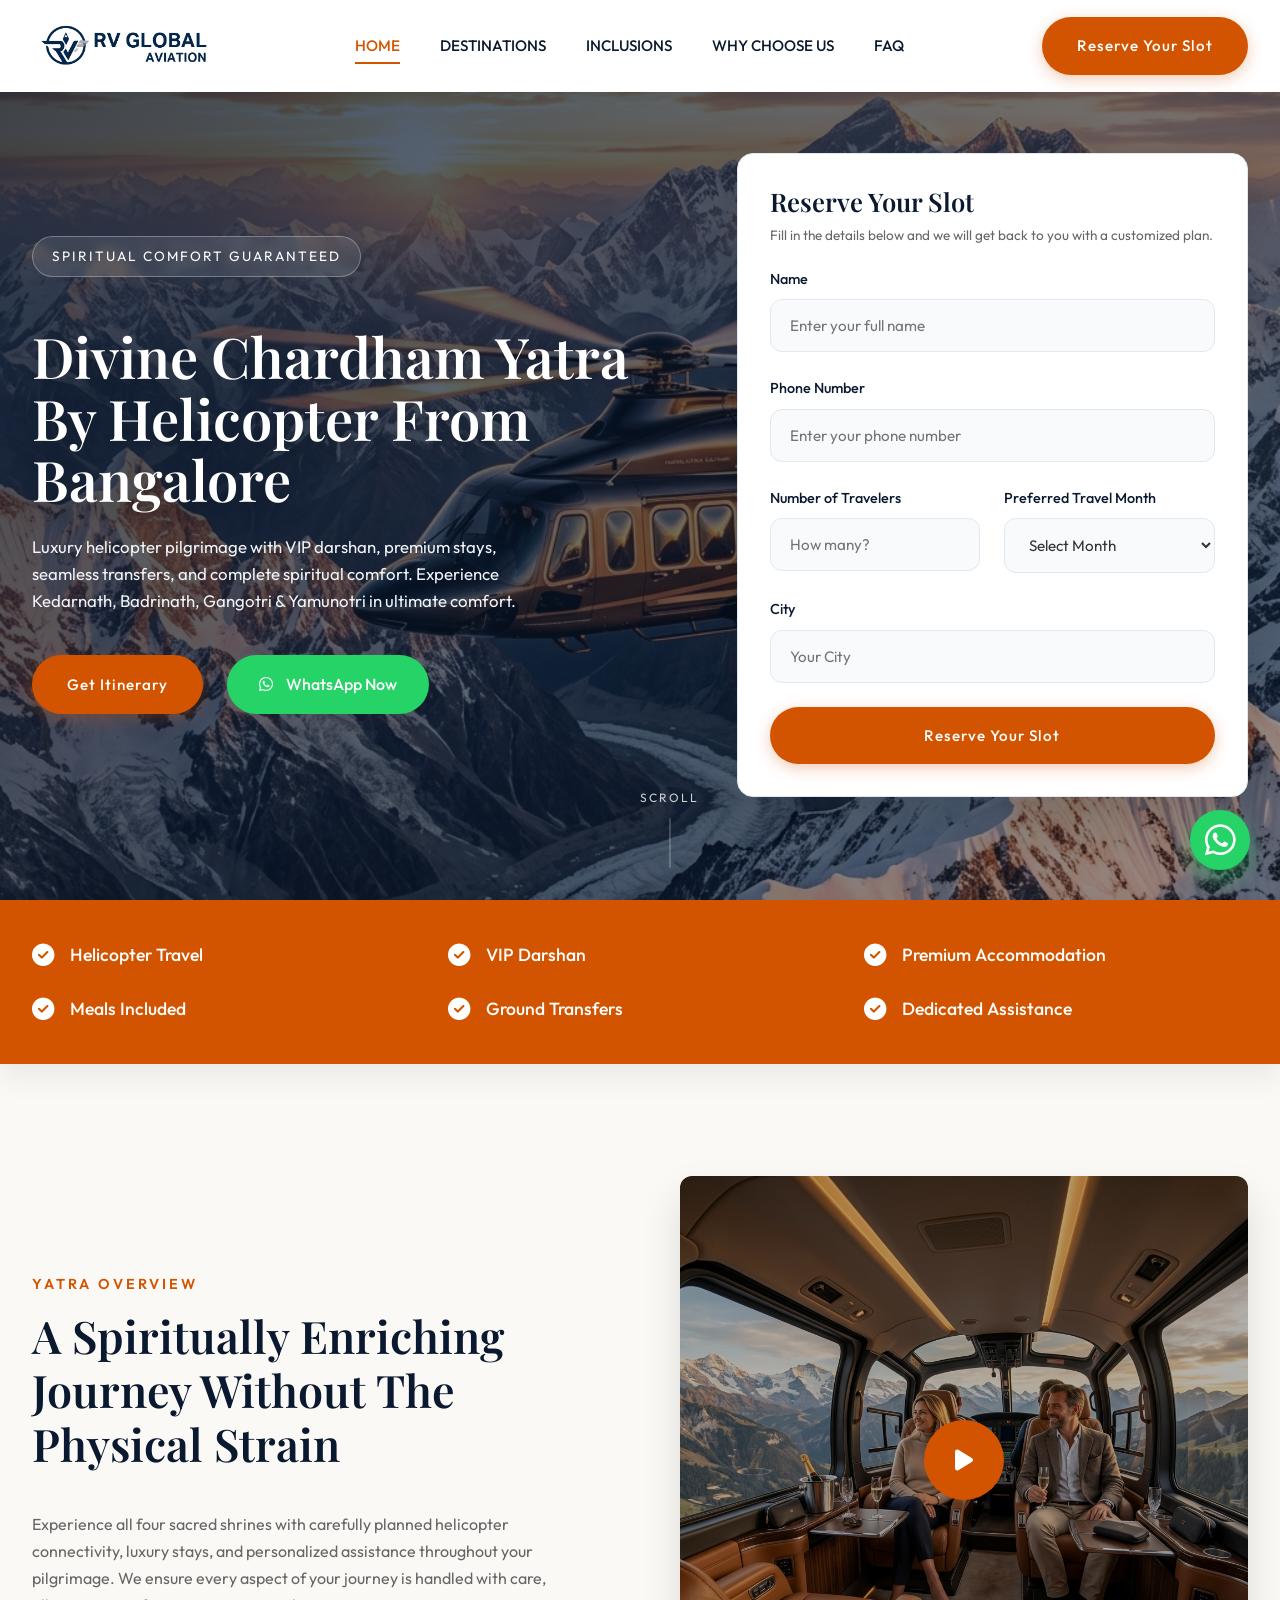
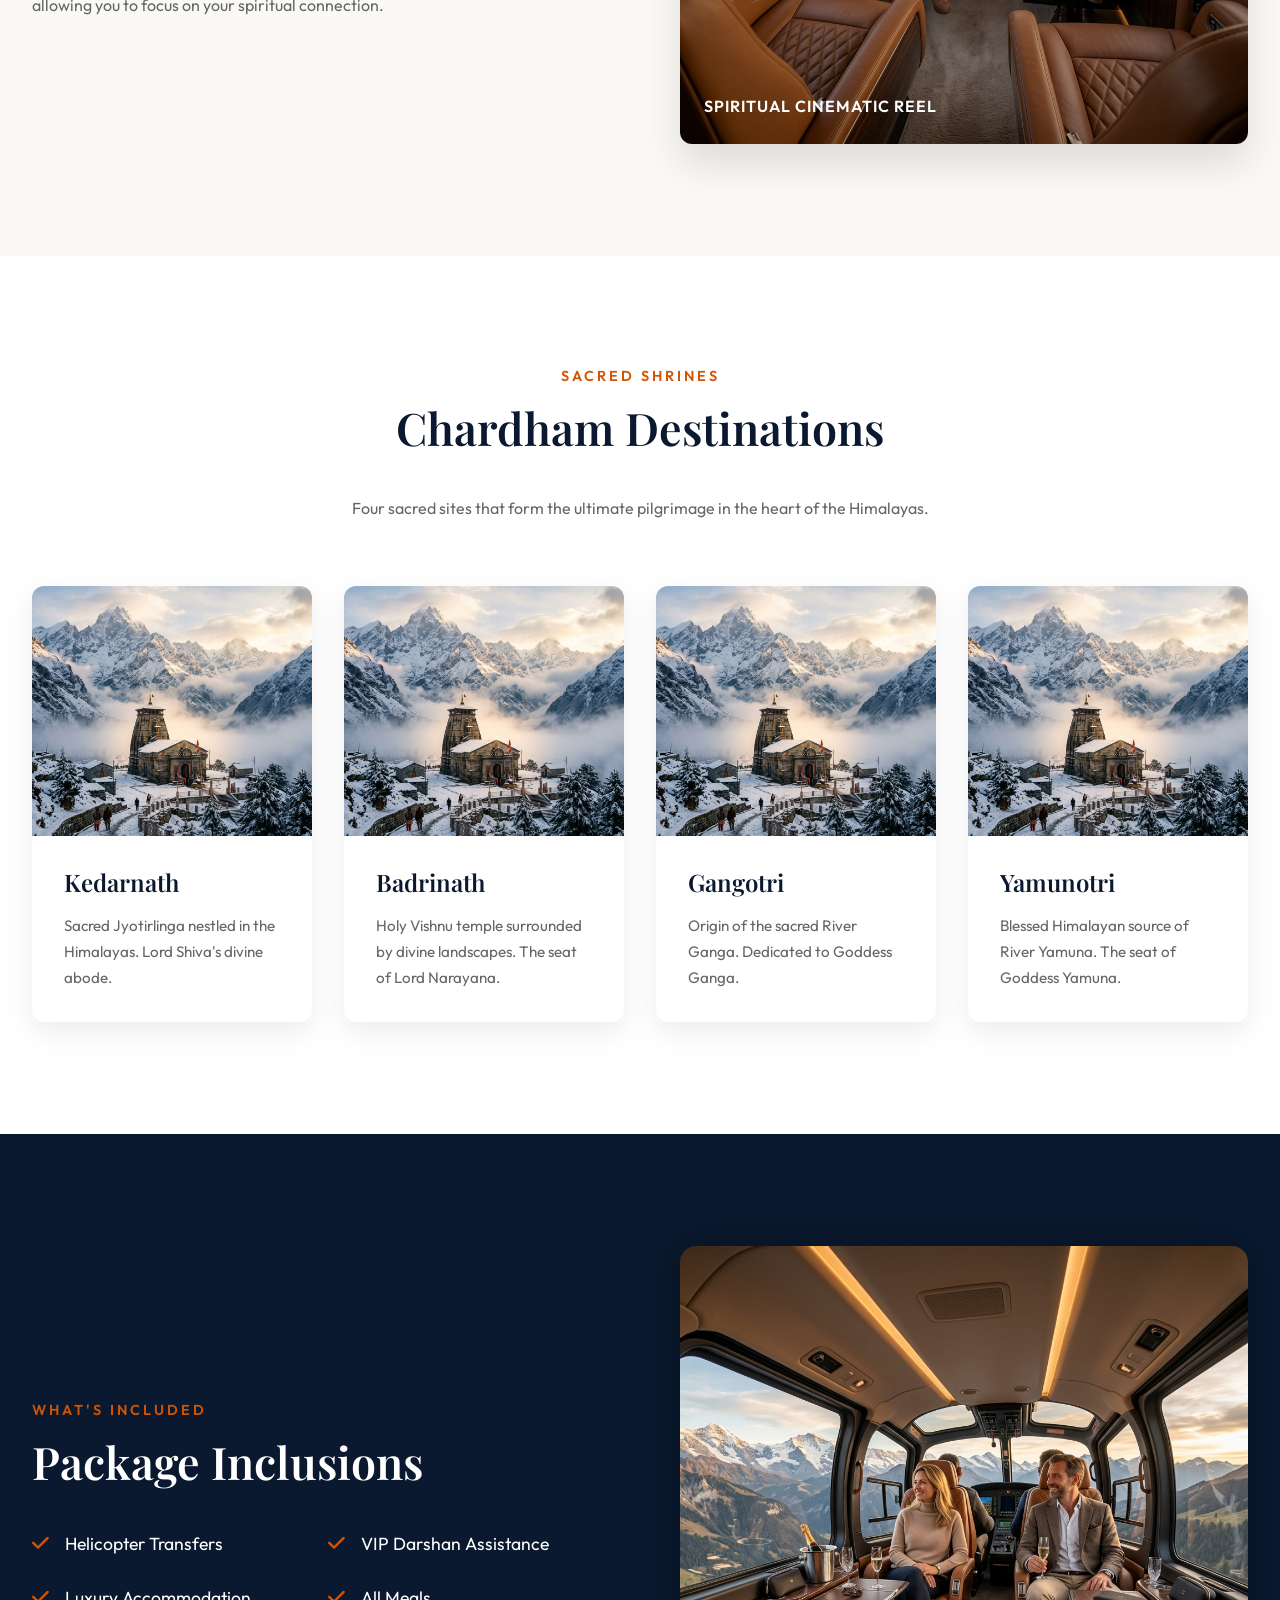
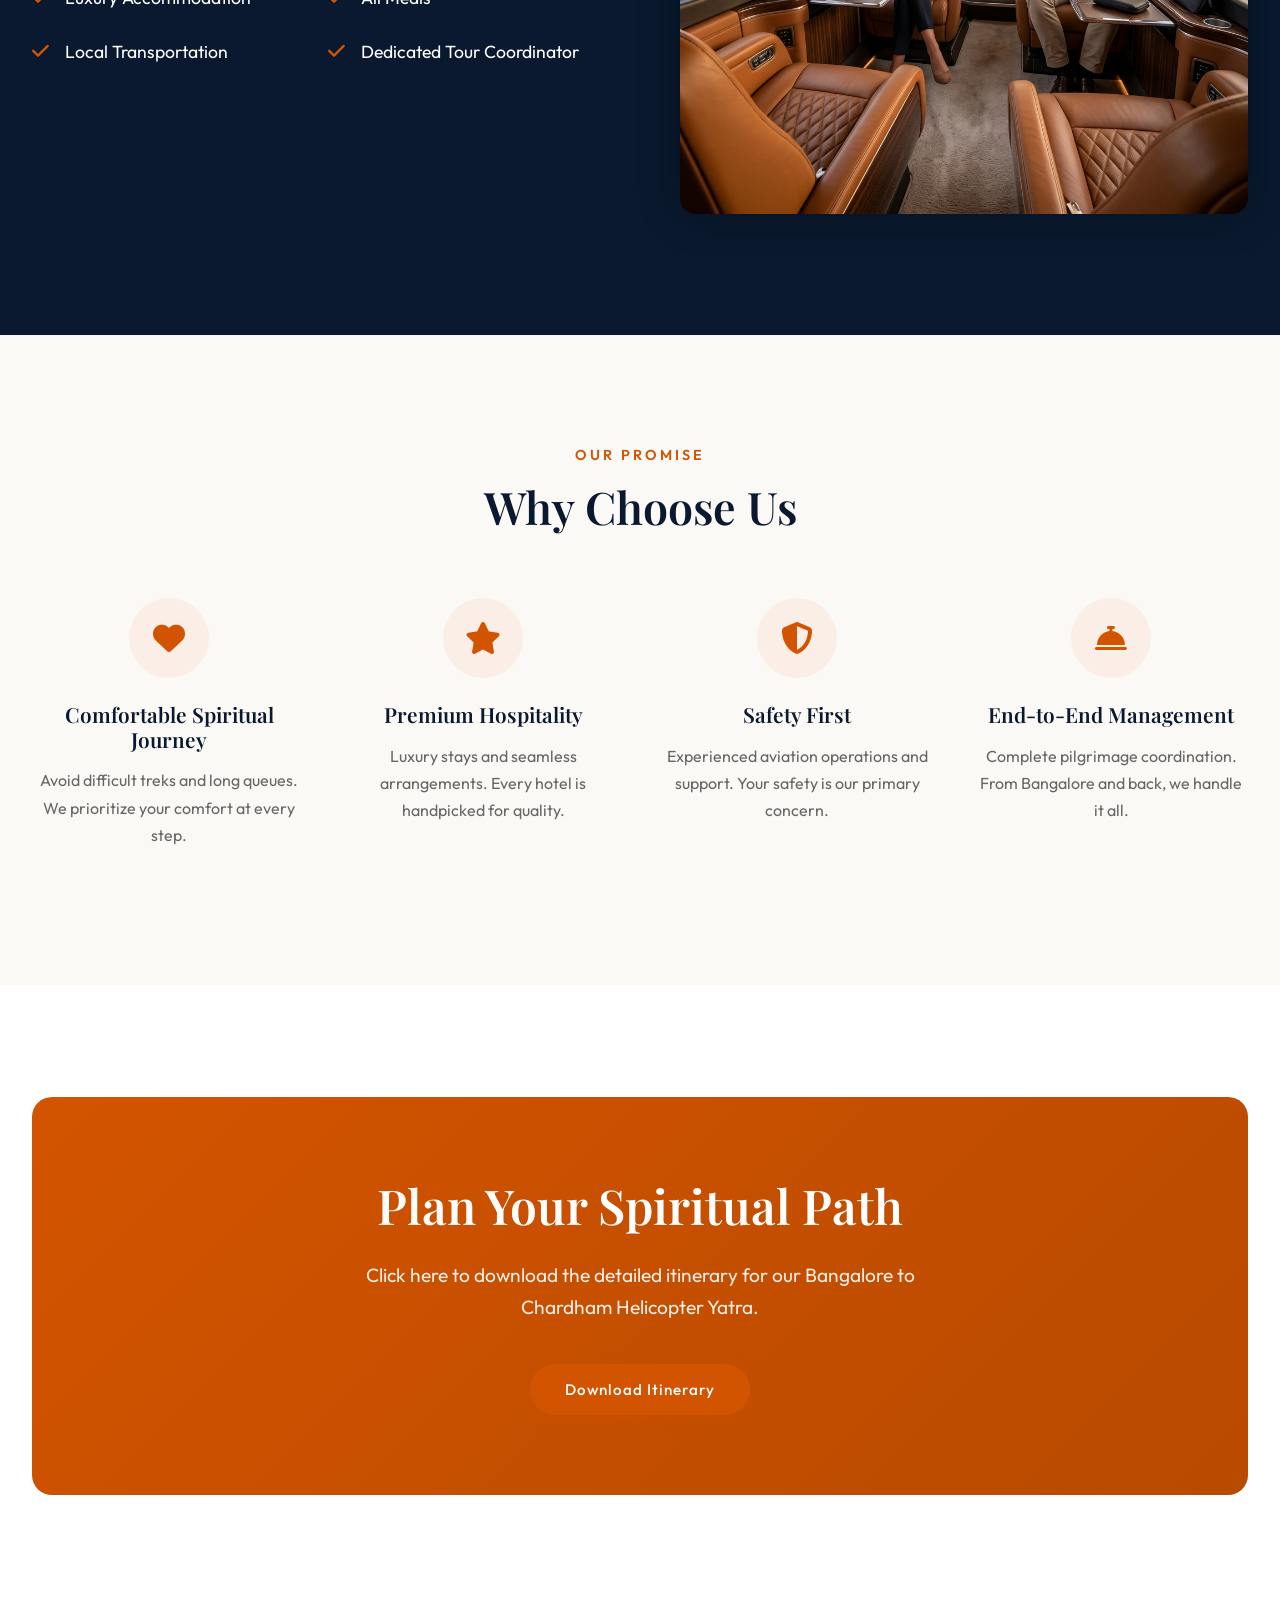
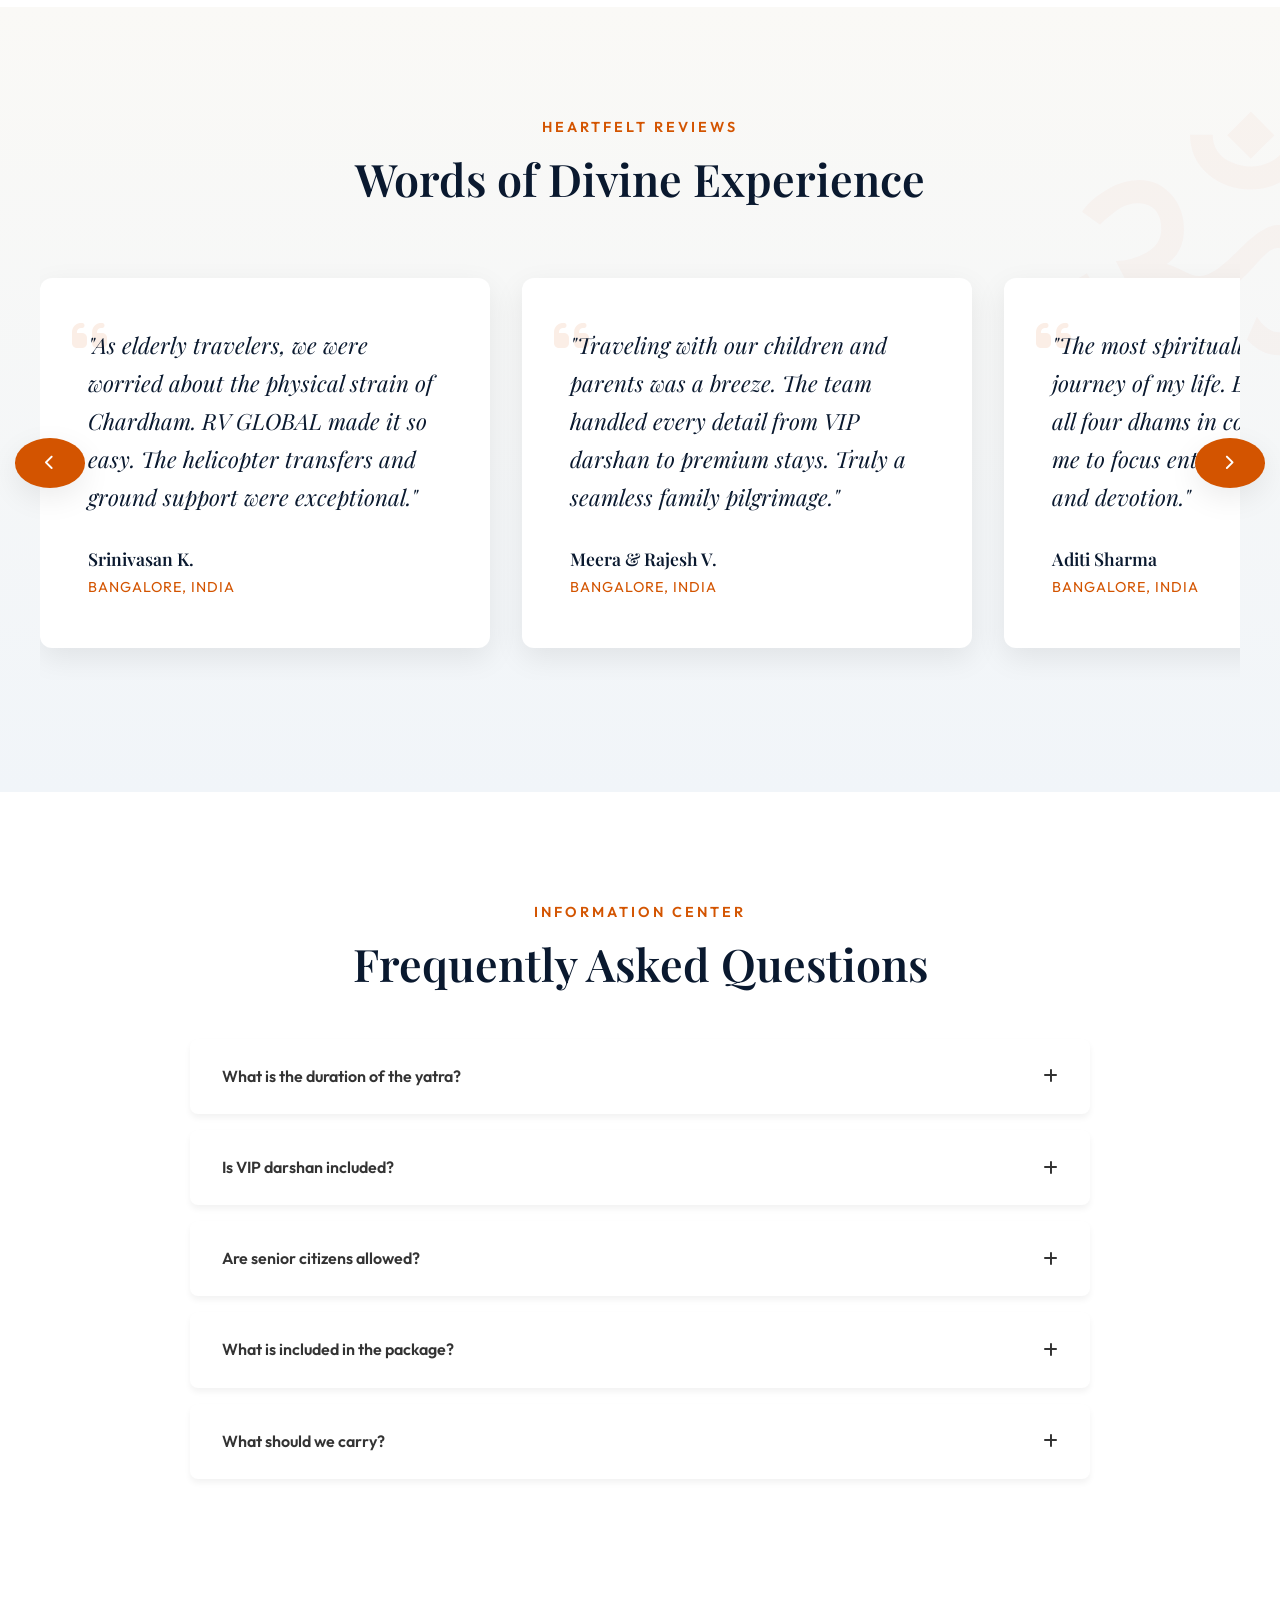
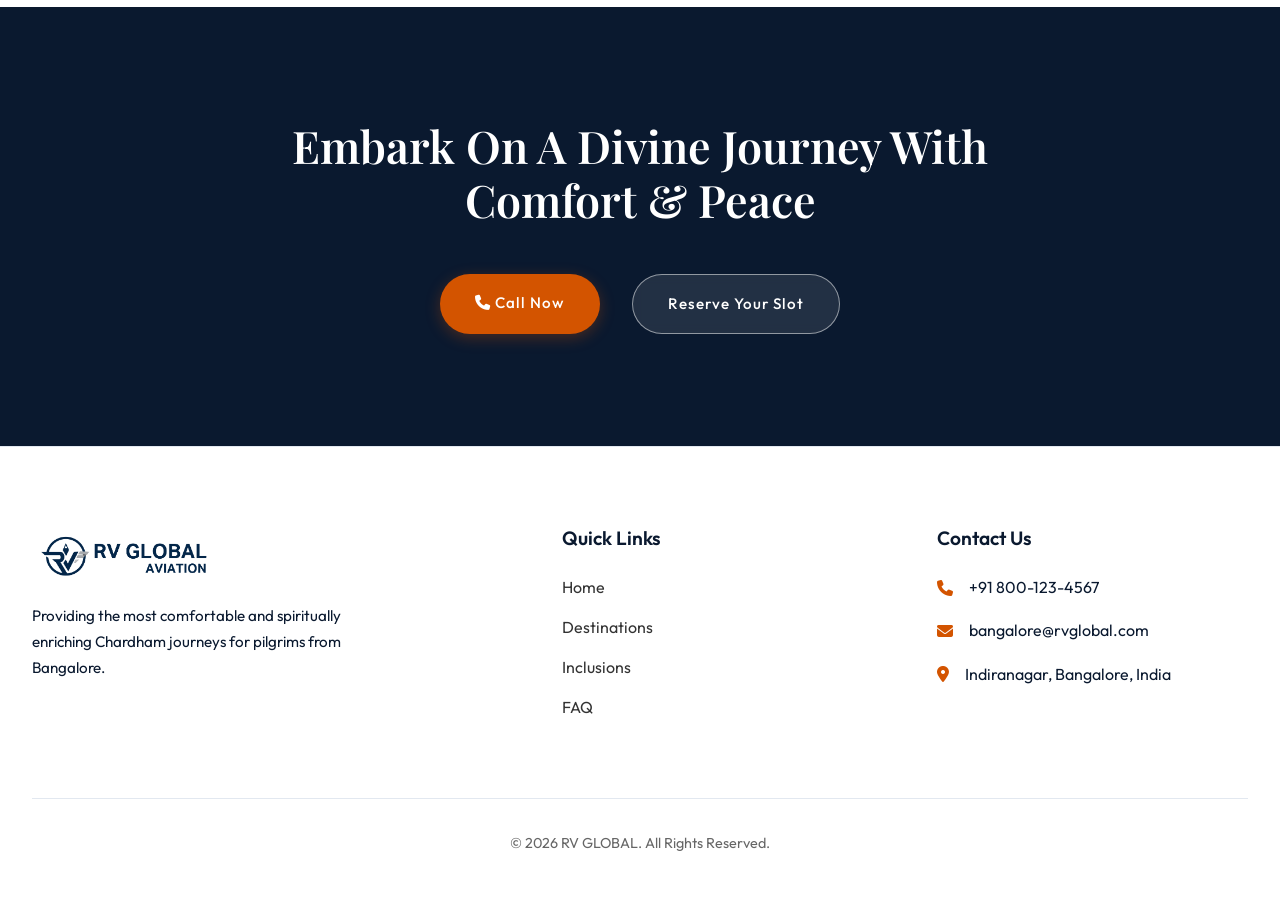
==== commit 4a3e55e2: "Finalized branding, layout updates, and mobile optimizations for RV Global" ====
--- a/index.html
+++ b/index.html
@@ -16,7 +16,9 @@
     <!-- Navigation -->
     <nav class="navbar" id="navbar">
         <div class="nav-container">
-            <a href="#home" class="logo">RV GLOBAL<span>.</span></a>
+            <a href="#home" class="logo-wrapper">
+                <img src="assets/logo.png" alt="RV GLOBAL" class="logo-img">
+            </a>
             <div class="nav-links">
                 <a href="#home">HOME</a>
                 <a href="#destinations">DESTINATIONS</a>
@@ -24,7 +26,7 @@
                 <a href="#why-us">WHY CHOOSE US</a>
                 <a href="#faq">FAQ</a>
             </div>
-            <button class="btn-primary open-popup" data-popup="inquiryPopup">Reserve Your Slot</button>
+            <a href="https://wa.me/918001234567" target="_blank" class="btn-primary">Reserve Your Slot</a>
             <button class="mobile-menu-btn"><i class="fas fa-bars"></i></button>
         </div>
     </nav>
@@ -81,7 +83,7 @@
                                 <label for="h-city">City</label>
                                 <input type="text" id="h-city" placeholder="Your City" required>
                             </div>
-                            <button type="submit" class="btn-primary w-100">Reserve Your Slot</button>
+                            <a href="https://wa.me/918001234567" target="_blank" class="btn-primary w-100" style="text-align: center;">Reserve Your Slot</a>
                         </form>
                     </div>
                 </div>
@@ -239,39 +241,43 @@
         <div class="container text-center">
             <h4 class="section-subtitle">Heartfelt Reviews</h4>
             <h2 class="section-title">Words of Divine Experience</h2>
-            <div class="testimonial-slider fade-up">
-                <div class="testimonial-card">
-                    <div class="quote-icon"><i class="fas fa-quote-left"></i></div>
-                    <p class="review-text">"As elderly travelers, we were worried about the physical strain of Chardham. RV GLOBAL made it so easy. The helicopter transfers and ground support were exceptional."</p>
-                    <div class="reviewer">
-                        <h4>Srinivasan K.</h4>
-                        <span>Bangalore, India</span>
-                    </div>
-                </div>
-                <div class="testimonial-card">
-                    <div class="quote-icon"><i class="fas fa-quote-left"></i></div>
-                    <p class="review-text">"Traveling with our children and parents was a breeze. The team handled every detail from VIP darshan to premium stays. Truly a seamless family pilgrimage."</p>
-                    <div class="reviewer">
-                        <h4>Meera & Rajesh V.</h4>
-                        <span>Bangalore, India</span>
-                    </div>
-                </div>
-                <div class="testimonial-card">
-                    <div class="quote-icon"><i class="fas fa-quote-left"></i></div>
-                    <p class="review-text">"The most spiritually satisfying journey of my life. Being able to visit all four dhams in comfort allowed me to focus entirely on my prayers and devotion."</p>
-                    <div class="reviewer">
-                        <h4>Aditi Sharma</h4>
-                        <span>Bangalore, India</span>
-                    </div>
-                </div>
-                <div class="testimonial-card">
-                    <div class="quote-icon"><i class="fas fa-quote-left"></i></div>
-                    <p class="review-text">"The safety standards and the professionalism of the pilots gave us great peace of mind. A premium service that respects the sanctity of the yatra."</p>
-                    <div class="reviewer">
-                        <h4>Dr. Arvind Hegde</h4>
-                        <span>Bangalore, India</span>
-                    </div>
-                </div>
+            <div class="testimonial-wrapper">
+                <button class="slider-btn prev-btn" id="prevTestimonial"><i class="fas fa-chevron-left"></i></button>
+                <div class="testimonial-slider" id="testimonialSlider">
+                    <div class="testimonial-card">
+                        <div class="quote-icon"><i class="fas fa-quote-left"></i></div>
+                        <p class="review-text">"As elderly travelers, we were worried about the physical strain of Chardham. RV GLOBAL made it so easy. The helicopter transfers and ground support were exceptional."</p>
+                        <div class="reviewer">
+                            <h4>Srinivasan K.</h4>
+                            <span>Bangalore, India</span>
+                        </div>
+                    </div>
+                    <div class="testimonial-card">
+                        <div class="quote-icon"><i class="fas fa-quote-left"></i></div>
+                        <p class="review-text">"Traveling with our children and parents was a breeze. The team handled every detail from VIP darshan to premium stays. Truly a seamless family pilgrimage."</p>
+                        <div class="reviewer">
+                            <h4>Meera & Rajesh V.</h4>
+                            <span>Bangalore, India</span>
+                        </div>
+                    </div>
+                    <div class="testimonial-card">
+                        <div class="quote-icon"><i class="fas fa-quote-left"></i></div>
+                        <p class="review-text">"The most spiritually satisfying journey of my life. Being able to visit all four dhams in comfort allowed me to focus entirely on my prayers and devotion."</p>
+                        <div class="reviewer">
+                            <h4>Aditi Sharma</h4>
+                            <span>Bangalore, India</span>
+                        </div>
+                    </div>
+                    <div class="testimonial-card">
+                        <div class="quote-icon"><i class="fas fa-quote-left"></i></div>
+                        <p class="review-text">"The safety standards and the professionalism of the pilots gave us great peace of mind. A premium service that respects the sanctity of the yatra."</p>
+                        <div class="reviewer">
+                            <h4>Dr. Arvind Hegde</h4>
+                            <span>Bangalore, India</span>
+                        </div>
+                    </div>
+                </div>
+                <button class="slider-btn next-btn" id="nextTestimonial"><i class="fas fa-chevron-right"></i></button>
             </div>
         </div>
     </section>
@@ -314,17 +320,19 @@
             <h2 class="section-title fade-up">Embark On A Divine Journey With Comfort & Peace</h2>
             <div class="cta-btns fade-up delay-1">
                 <a href="tel:+918001234567" class="btn-primary"><i class="fas fa-phone"></i> Call Now</a>
-                <button class="btn-secondary open-popup" data-popup="inquiryPopup">Reserve Your Slot</button>
+                <a href="https://wa.me/918001234567" target="_blank" class="btn-secondary">Reserve Your Slot</a>
             </div>
         </div>
     </section>
 
     <!-- Footer -->
-    <footer class="footer">
+    <footer class="footer footer-white">
         <div class="container">
             <div class="footer-content">
                 <div class="footer-brand">
-                    <a href="#" class="logo">RV GLOBAL<span>.</span></a>
+                    <a href="#" class="logo-wrapper">
+                        <img src="assets/logo.png" alt="RV GLOBAL" class="logo-img">
+                    </a>
                     <p>Providing the most comfortable and spiritually enriching Chardham journeys for pilgrims from Bangalore.</p>
                 </div>
                 <div class="footer-links">
@@ -388,6 +396,11 @@
         </div>
     </div>
 
+    <!-- Floating WhatsApp Button -->
+    <a href="https://wa.me/918001234567" class="floating-whatsapp" target="_blank" aria-label="Chat on WhatsApp">
+        <i class="fab fa-whatsapp"></i>
+    </a>
+
     <script src="script.js"></script>
 </body>
 </html>
--- a/styles.css
+++ b/styles.css
@@ -48,6 +48,7 @@
 html {
     scroll-behavior: smooth;
     font-size: 16px;
+    overflow-x: hidden;
 }
 
 body {
@@ -57,6 +58,7 @@
     line-height: 1.7;
     overflow-x: hidden;
     width: 100%;
+    max-width: 100vw;
 }
 
 /* --- Typography --- */
@@ -157,22 +159,23 @@
     top: 0;
     left: 0;
     width: 100%;
-    padding: 1.5rem 0;
+    max-width: 100vw;
+    padding: 1rem 0;
     z-index: 1000;
     transition: var(--transition);
-    background: transparent;
-}
-
-.navbar.scrolled {
-    background: rgba(255, 255, 255, 0.95);
-    backdrop-filter: blur(10px);
-    padding: 1rem 0;
+    background: var(--bg-white);
     box-shadow: var(--shadow-sm);
 }
 
-/* Navbar CTA visibility (Always visible as requested) */
-.navbar .btn-primary {
-    display: inline-block;
+.logo-wrapper {
+    display: flex;
+    align-items: center;
+    text-decoration: none;
+}
+
+.logo-img {
+    height: 60px; /* Increased for better visibility */
+    width: auto;
 }
 
 .nav-container {
@@ -184,24 +187,6 @@
     align-items: center;
 }
 
-.logo {
-    font-family: var(--font-heading);
-    font-size: 1.8rem;
-    font-weight: 700;
-    color: var(--text-white); /* White when transparent */
-    text-decoration: none;
-    letter-spacing: 1px;
-    transition: var(--transition);
-}
-
-.navbar.scrolled .logo {
-    color: var(--text-heading);
-}
-
-.logo span {
-    color: var(--primary);
-}
-
 .nav-links {
     display: flex;
     gap: 2.5rem;
@@ -214,7 +199,7 @@
 }
 
 .nav-links a {
-    color: var(--text-white);
+    color: var(--text-heading);
     text-decoration: none;
     font-size: 0.95rem;
     font-weight: 500;
@@ -245,25 +230,30 @@
     color: var(--primary);
 }
 
-.nav-links a:hover::after {
-    width: 100%;
+.nav-links a:hover::after,
+.nav-links a.current::after {
+    width: 100%;
+}
+
+.nav-links a.current {
+    color: var(--primary);
+}
+
+.navbar.scrolled .nav-links a.current {
+    color: var(--primary);
 }
 
 .mobile-menu-btn {
     display: none;
     background: none;
     border: none;
-    color: var(--text-white);
+    color: var(--text-heading);
     font-size: 1.5rem;
     cursor: pointer;
     box-shadow: none;
     padding: 0;
 }
 
-.navbar.scrolled .mobile-menu-btn {
-    color: var(--text-heading);
-}
-
 /* --- Hero Section --- */
 .hero {
     position: relative;
@@ -272,7 +262,7 @@
     align-items: center;
     justify-content: center;
     overflow: hidden;
-    padding: 160px 0 80px;
+    padding: 110px 0 60px; /* Increased padding to offset the fixed navbar */
 }
 
 .hero-slider {
@@ -641,6 +631,12 @@
     pointer-events: none;
     font-family: var(--font-heading);
 }
+.testimonial-wrapper {
+    position: relative;
+    max-width: 1200px;
+    margin: 0 auto;
+}
+
 .testimonial-slider {
     display: flex;
     gap: 2rem;
@@ -648,6 +644,46 @@
     padding: 2rem 0;
     scroll-snap-type: x mandatory;
     scrollbar-width: none;
+    scroll-behavior: smooth; /* Smooth scrolling for JS triggered scrolls */
+}
+
+.slider-btn {
+    position: absolute;
+    top: 50%;
+    transform: translateY(-50%);
+    background: var(--primary);
+    color: white;
+    border: none;
+    width: 50px;
+    height: 50px;
+    border-radius: 50%;
+    cursor: pointer;
+    z-index: 10;
+    transition: var(--transition);
+    display: flex;
+    align-items: center;
+    justify-content: center;
+    box-shadow: var(--shadow-md);
+}
+
+.slider-btn:hover {
+    background: var(--primary-dark);
+    transform: translateY(-50%) scale(1.1);
+}
+
+.prev-btn { left: -25px; }
+.next-btn { right: -25px; }
+
+@media (max-width: 1250px) {
+    .prev-btn { left: 0; }
+    .next-btn { right: 0; }
+}
+
+@media (max-width: 768px) {
+    .slider-btn { 
+        width: 40px; 
+        height: 40px; 
+    }
 }
 
 .testimonial-slider::-webkit-scrollbar {
@@ -712,25 +748,45 @@
 }
 
 /* --- Footer --- */
-.footer {
-    background-color: var(--bg-navy);
+.footer.footer-white {
+    background-color: var(--bg-white);
+    border-top: 1px solid #e2e8f0;
     padding: 5rem 0 2rem;
-    width: 100%;
-    position: relative;
-    clear: both;
+}
+
+.footer-white .footer-links h3, 
+.footer-white .footer-contact h3,
+.footer-white .footer-brand p,
+.footer-white .footer-links a,
+.footer-white .footer-contact p {
+    color: var(--text-heading);
+}
+
+.footer-white .footer-links a {
+    color: var(--text-main);
+}
+
+.footer-white .footer-links a:hover {
+    color: var(--primary);
+}
+
+.footer-white .footer-bottom {
+    border-top: 1px solid #e2e8f0;
+    color: var(--text-main);
 }
 
 .footer-content {
     display: grid;
-    grid-template-columns: repeat(auto-fit, minmax(250px, 1fr));
+    grid-template-columns: 1.5fr 1fr 1fr; /* Fixed columns for better alignment */
     gap: 4rem;
     margin-bottom: 4rem;
 }
 
 .footer-brand p {
-    margin-top: 1.5rem;
+    margin-top: 1rem;
     max-width: 350px;
-    color: var(--text-white-muted);
+    color: var(--text-muted);
+    font-size: 0.95rem;
 }
 
 .footer-links h3, .footer-contact h3 {
@@ -770,7 +826,6 @@
     padding-top: 2rem;
     border-top: 1px solid rgba(255, 255, 255, 0.1);
     font-size: 0.9rem;
-    color: var(--text-white-muted);
 }
 
 /* --- Popup Modals --- */
@@ -1214,6 +1269,10 @@
     box-shadow: 0 5px 15px rgba(37, 211, 102, 0.3);
 }
 
+.hero-btns .btn-whatsapp {
+    justify-content: center;
+}
+
 /* --- Utility Styles & Animations --- */
 .form-group label {
     display: block;
@@ -1305,14 +1364,17 @@
     .nav-links {
         display: none;
         flex-direction: column;
+        gap: 0.75rem;
         position: absolute;
         top: 100%;
         left: 0;
-        width: 100%;
+        width: 100vw;
+        max-width: 100%;
         background: var(--bg-white);
-        padding: 2rem;
+        padding: 1.5rem;
         box-shadow: var(--shadow-md);
         z-index: 100;
+        box-sizing: border-box;
     }
     
     .nav-links.active {
@@ -1321,12 +1383,23 @@
     
     .nav-links a {
         color: var(--text-heading) !important;
-        padding: 1rem 0;
-        border-bottom: 1px solid #f1f5f9;
-    }
-    
-    .nav-links a:last-child {
-        border-bottom: none;
+        padding: 1rem 1.5rem;
+        background: #f8fafc;
+        border: 1px solid #e2e8f0;
+        border-radius: 10px;
+        font-weight: 600;
+        letter-spacing: 1px;
+        transition: var(--transition);
+    }
+    
+    .nav-links a.current {
+        background: var(--primary-light);
+        border-color: var(--primary);
+        color: var(--primary) !important;
+    }
+    
+    .nav-links a::after {
+        display: none;
     }
     
     .navbar .btn-primary {
@@ -1337,16 +1410,16 @@
         display: block;
         background: none;
         border: none;
-        color: var(--text-white);
+        color: var(--text-heading);
         font-size: 1.5rem;
     }
     
-    .navbar.scrolled .mobile-menu-btn {
-        color: var(--text-heading);
-    }
-    
+    .container {
+        padding: 0 1rem;
+    }
+
     .hero {
-        padding: 100px 0 50px;
+        padding: 130px 0 50px; /* Increased padding to clear the fixed navbar on mobile */
         min-height: auto;
     }
     
@@ -1370,12 +1443,16 @@
     
     .hero-btns .btn-primary, .hero-btns .btn-whatsapp {
         width: 100%;
+        display: flex;
+        justify-content: center;
+        align-items: center;
         text-align: center;
     }
     
     .stats-grid {
-        grid-template-columns: 1fr;
-        padding: 1rem;
+        grid-template-columns: 1fr 1fr;
+        gap: 1.5rem;
+        padding: 1rem 0;
     }
     
     .stat-item {
@@ -1404,9 +1481,57 @@
         flex-direction: column;
     }
     
+    .testimonial-wrapper {
+        padding-bottom: 5rem;
+        overflow: hidden;
+    }
+    
+    .testimonial-slider {
+        display: flex;
+        overflow-x: auto;
+        scroll-snap-type: x mandatory;
+        gap: 1.5rem;
+        padding: 1rem 0;
+    }
+    
     .testimonial-card {
-        min-width: 250px;
-        padding: 1.5rem;
+        min-width: 100%;
+        max-width: 100%;
+        padding: 3rem 1.5rem 2rem;
+        box-sizing: border-box;
+        flex-shrink: 0;
+        scroll-snap-align: center;
+    }
+    
+    .review-text {
+        font-size: 1rem !important;
+        line-height: 1.5;
+    }
+
+    .quote-icon {
+        font-size: 1.8rem;
+        top: 1rem;
+        left: 1rem;
+    }
+
+    .slider-btn {
+        top: auto;
+        bottom: 0;
+        transform: none;
+    }
+    
+    .slider-btn:hover {
+        transform: none;
+        background: var(--primary-dark);
+    }
+    
+    .prev-btn {
+        left: calc(50% - 55px);
+    }
+    
+    .next-btn {
+        right: auto;
+        left: calc(50% + 5px);
     }
     
     .footer-content {
@@ -1465,6 +1590,7 @@
     background-size: cover;
     background-position: center;
     background-attachment: fixed;
+    padding-top: 90px; /* Offset for the fixed white navbar */
 }
 
 .inner-hero::before {
@@ -1511,4 +1637,8 @@
 
 @media (max-width: 768px) {
     .inner-hero h1 { font-size: 2.5rem; }
-}
+    .inner-hero {
+        padding-top: 110px; /* Increased mobile offset */
+        min-height: 300px;
+    }
+}
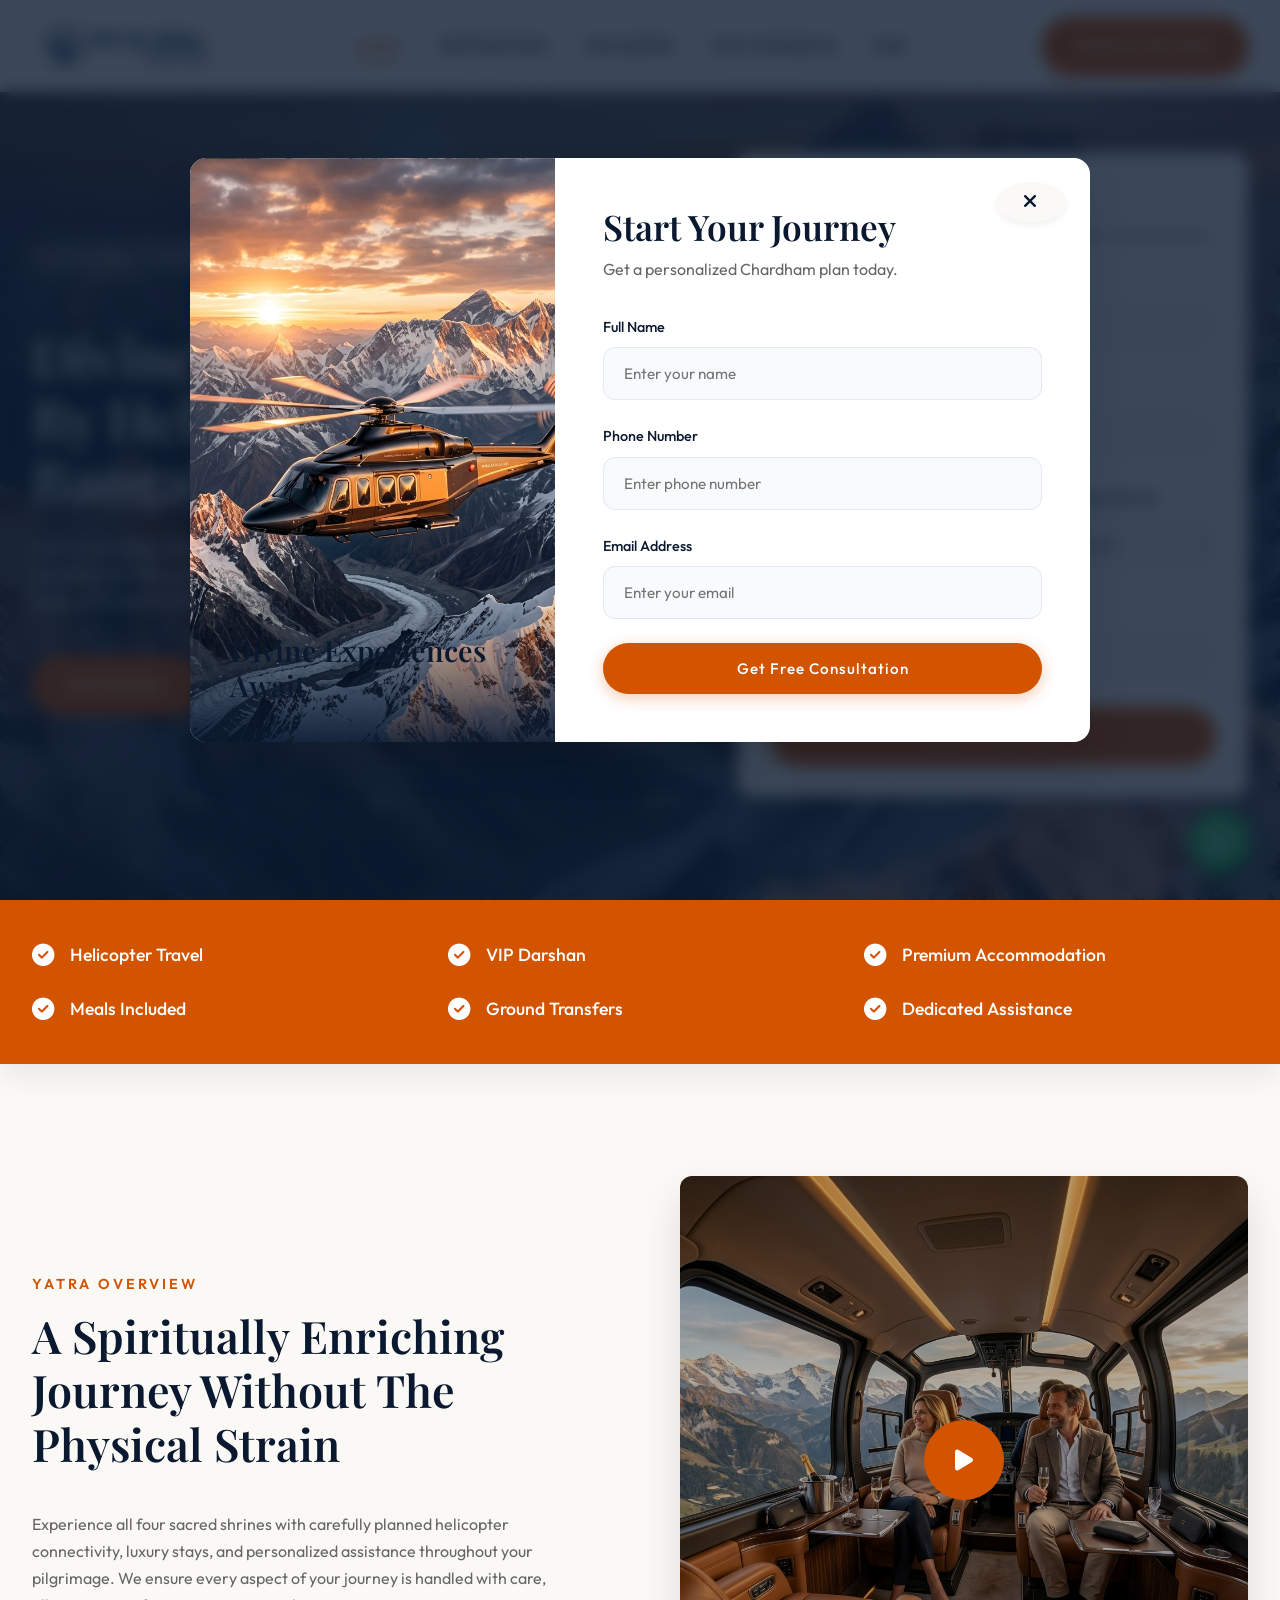
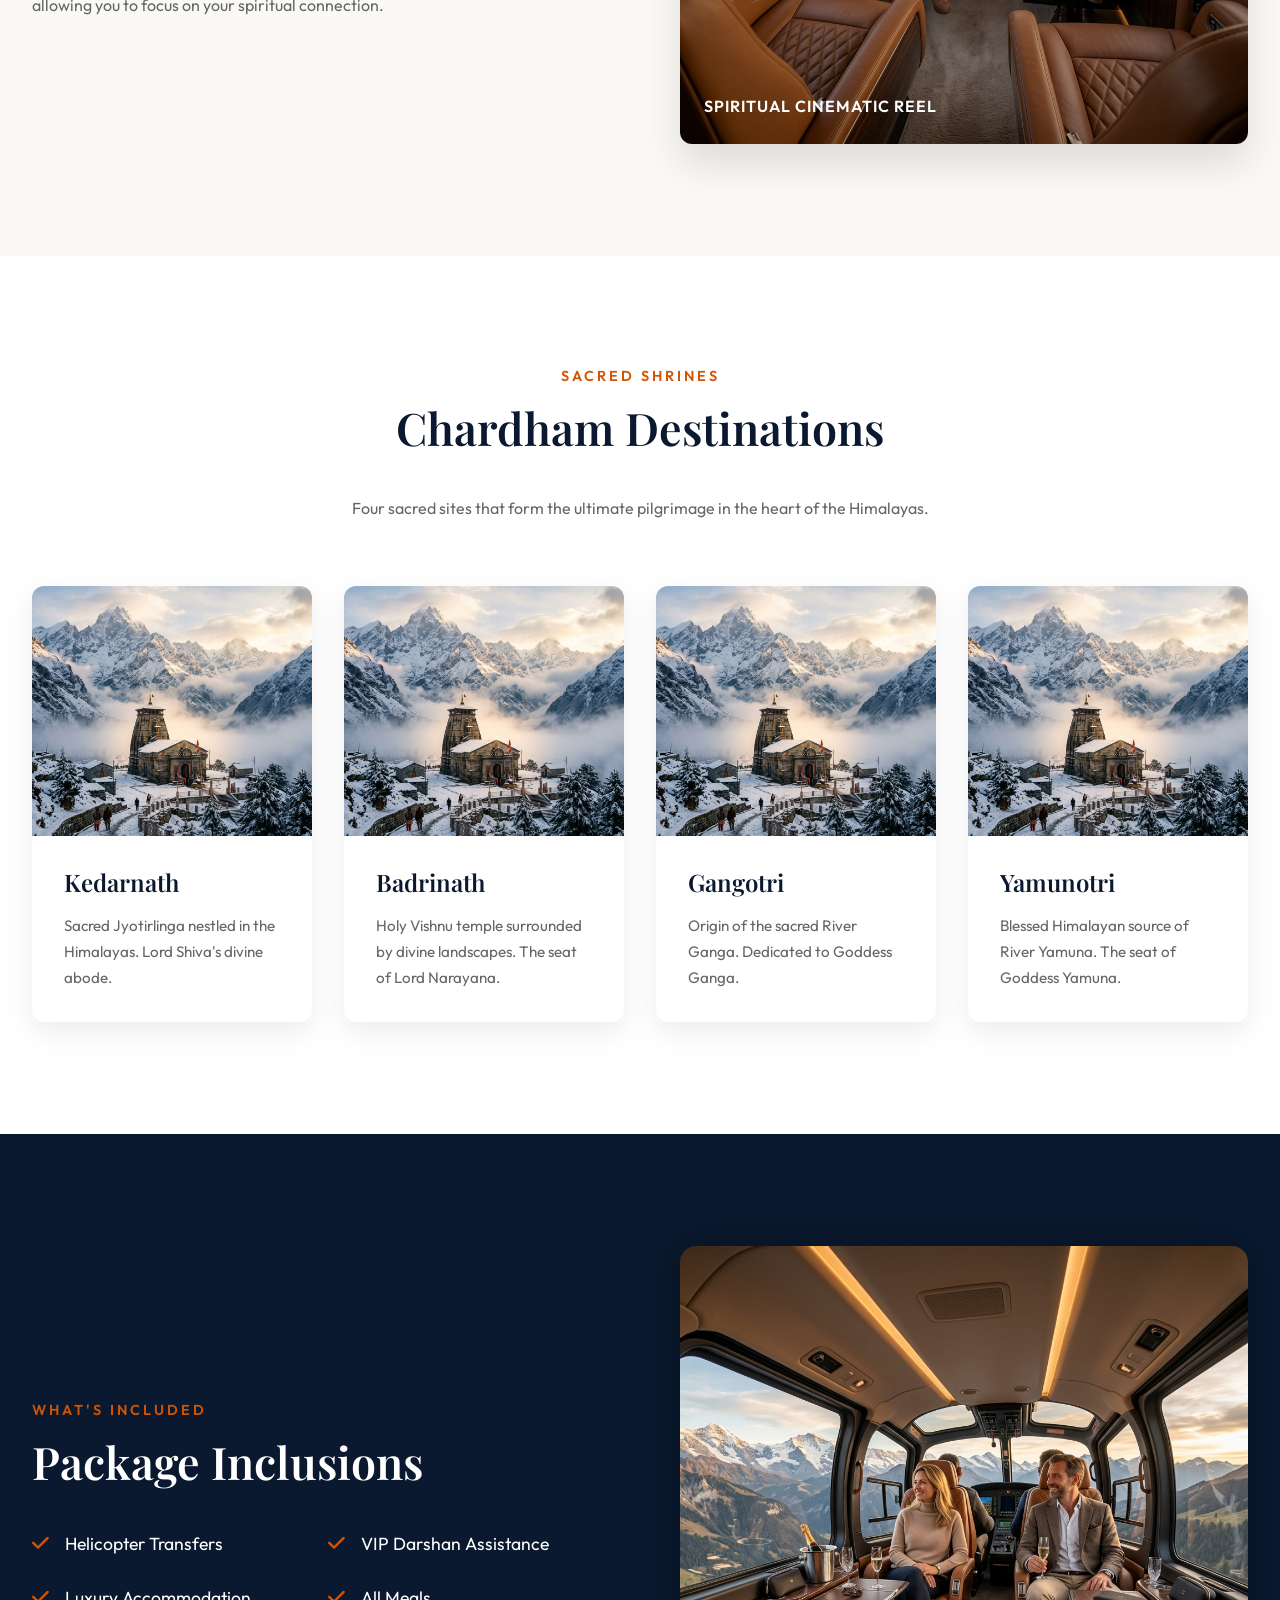
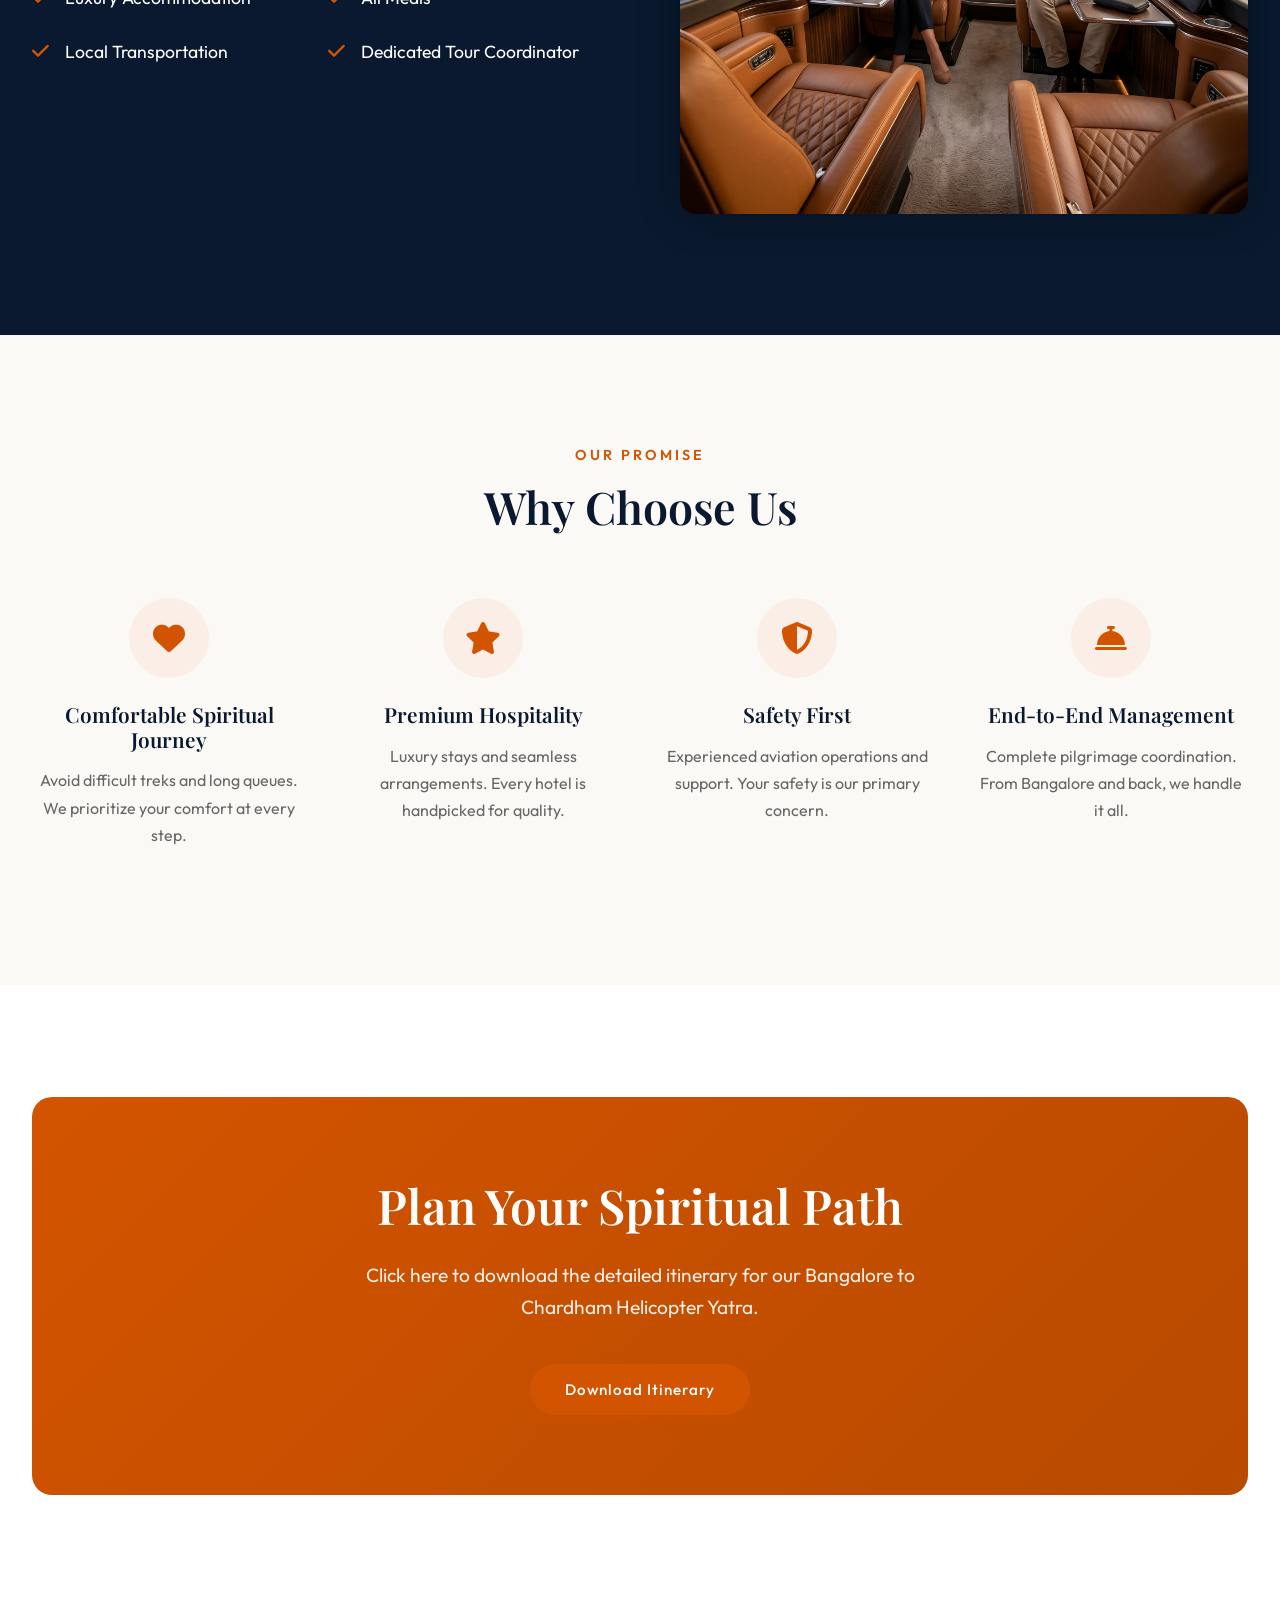
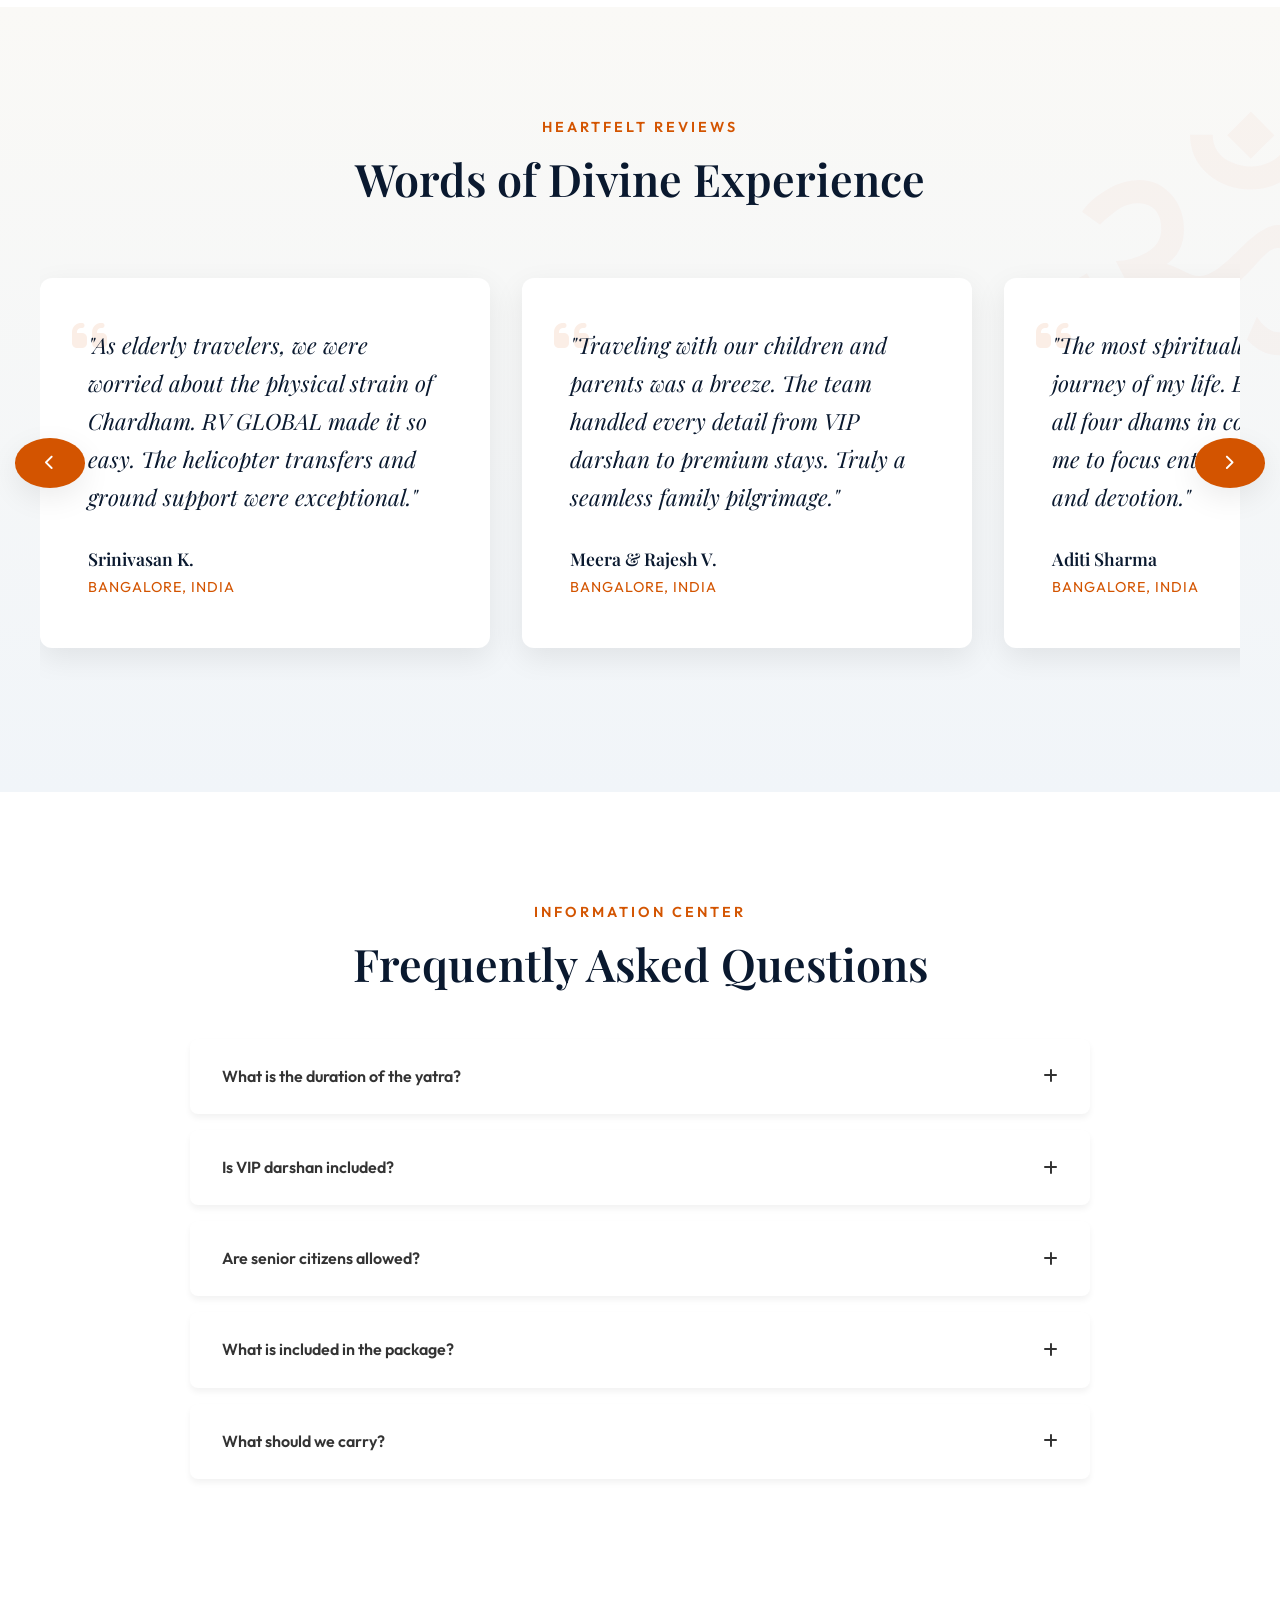
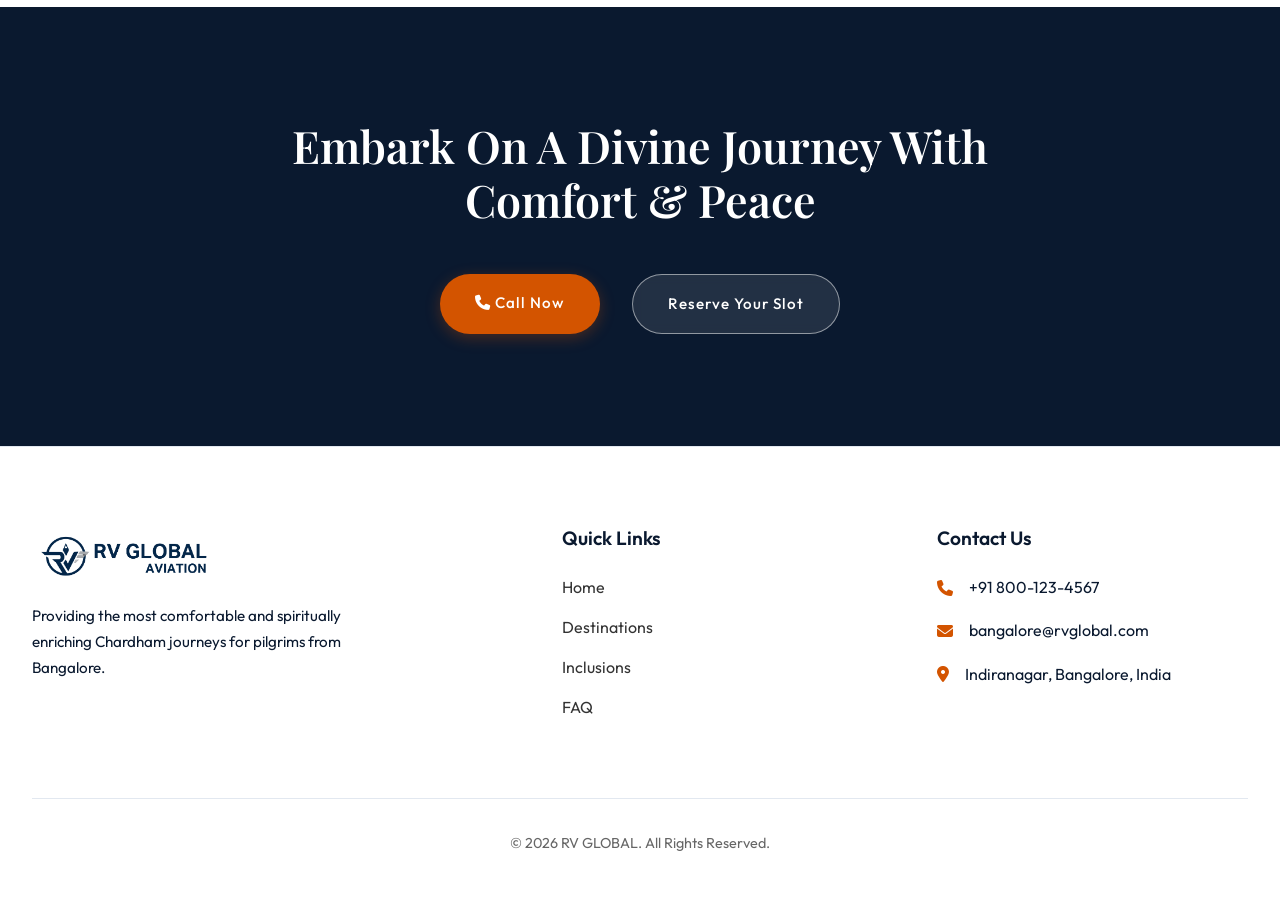
==== commit 6096d137: "Implemented scroll-triggered inquiry popup and refined mobile layout" ====
--- a/index.html
+++ b/index.html
@@ -376,6 +376,39 @@
         </div>
     </div>
 
+    <!-- Scroll Triggered Popup -->
+    <div class="popup-overlay" id="scrollInquiryPopup">
+        <div class="popup-content popup-wide">
+            <button class="close-popup"><i class="fas fa-times"></i></button>
+            <div class="popup-flex">
+                <div class="popup-image" style="background-image: url('assets/hero.png');">
+                    <div class="popup-image-overlay">
+                        <h4>Divine Experiences Await</h4>
+                    </div>
+                </div>
+                <div class="popup-form-content">
+                    <h3 class="popup-title">Start Your Journey</h3>
+                    <p class="popup-subtitle">Get a personalized Chardham plan today.</p>
+                    <form id="scrollInquiryForm" class="inquiry-form">
+                        <div class="form-group">
+                            <label for="s-name">Full Name</label>
+                            <input type="text" id="s-name" placeholder="Enter your name" required>
+                        </div>
+                        <div class="form-group">
+                            <label for="s-phone">Phone Number</label>
+                            <input type="tel" id="s-phone" placeholder="Enter phone number" required>
+                        </div>
+                        <div class="form-group">
+                            <label for="s-email">Email Address</label>
+                            <input type="email" id="s-email" placeholder="Enter your email" required>
+                        </div>
+                        <button type="submit" class="btn-primary w-100">Get Free Consultation</button>
+                    </form>
+                </div>
+            </div>
+        </div>
+    </div>
+
     <!-- Itinerary Form Popup -->
     <div class="popup-overlay" id="itineraryFormPopup">
         <div class="popup-content">
--- a/styles.css
+++ b/styles.css
@@ -868,6 +868,60 @@
 
 .popup-overlay.active .popup-content {
     transform: translateY(0) scale(1);
+}
+
+.popup-content.popup-wide {
+    max-width: 900px;
+    padding: 0;
+    overflow: hidden;
+}
+
+.popup-flex {
+    display: flex;
+    flex-direction: row;
+}
+
+.popup-image {
+    flex: 1;
+    background-size: cover;
+    background-position: center;
+    position: relative;
+    min-height: 450px;
+}
+
+.popup-image-overlay {
+    position: absolute;
+    bottom: 0;
+    left: 0;
+    width: 100%;
+    padding: 2.5rem;
+    background: linear-gradient(transparent, rgba(10, 25, 47, 0.9));
+    color: white;
+}
+
+.popup-image-overlay h4 {
+    margin: 0;
+    font-size: 1.8rem;
+    font-family: var(--font-heading);
+}
+
+.popup-form-content {
+    flex: 1.2;
+    padding: 3rem;
+}
+
+@media (max-width: 768px) {
+    .popup-flex {
+        flex-direction: column;
+    }
+    
+    .popup-image {
+        min-height: 200px;
+    }
+    
+    .popup-form-content {
+        padding: 2rem;
+    }
 }
 
 .popup-content.modal-lg {
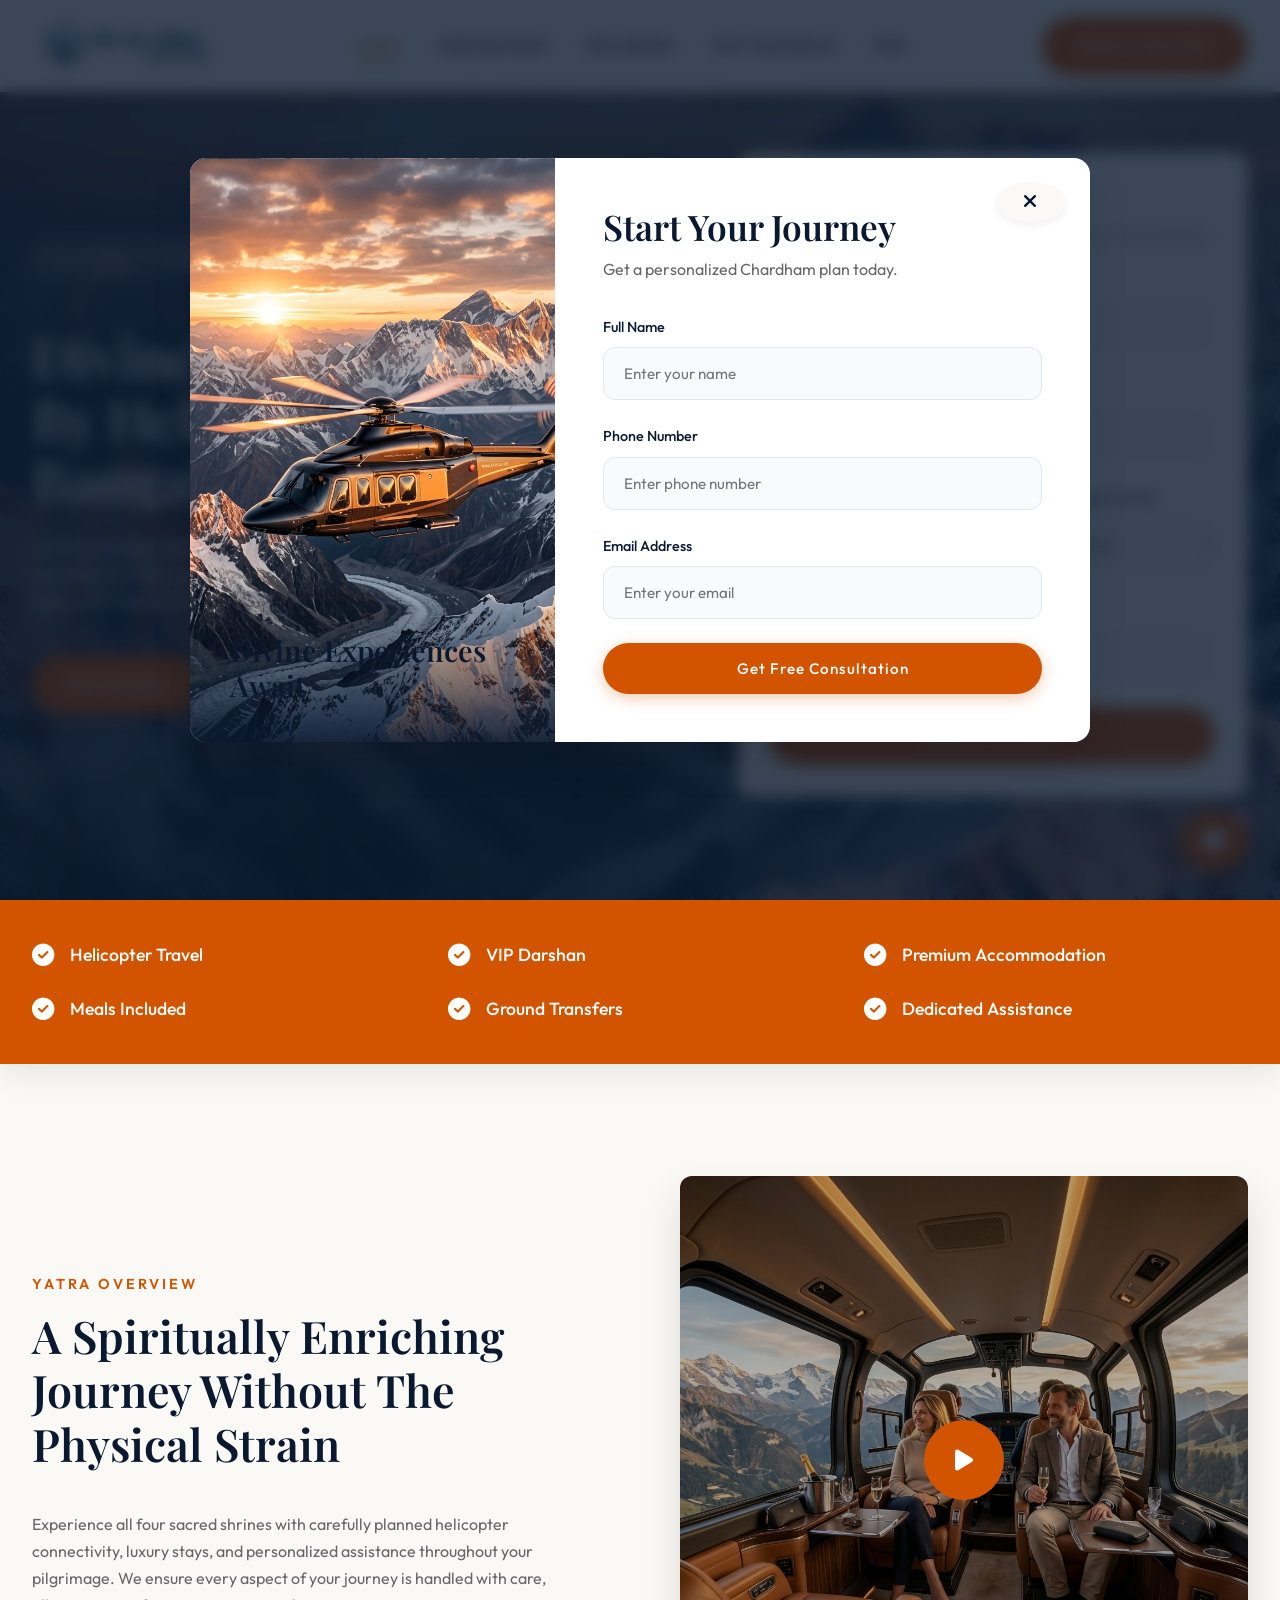
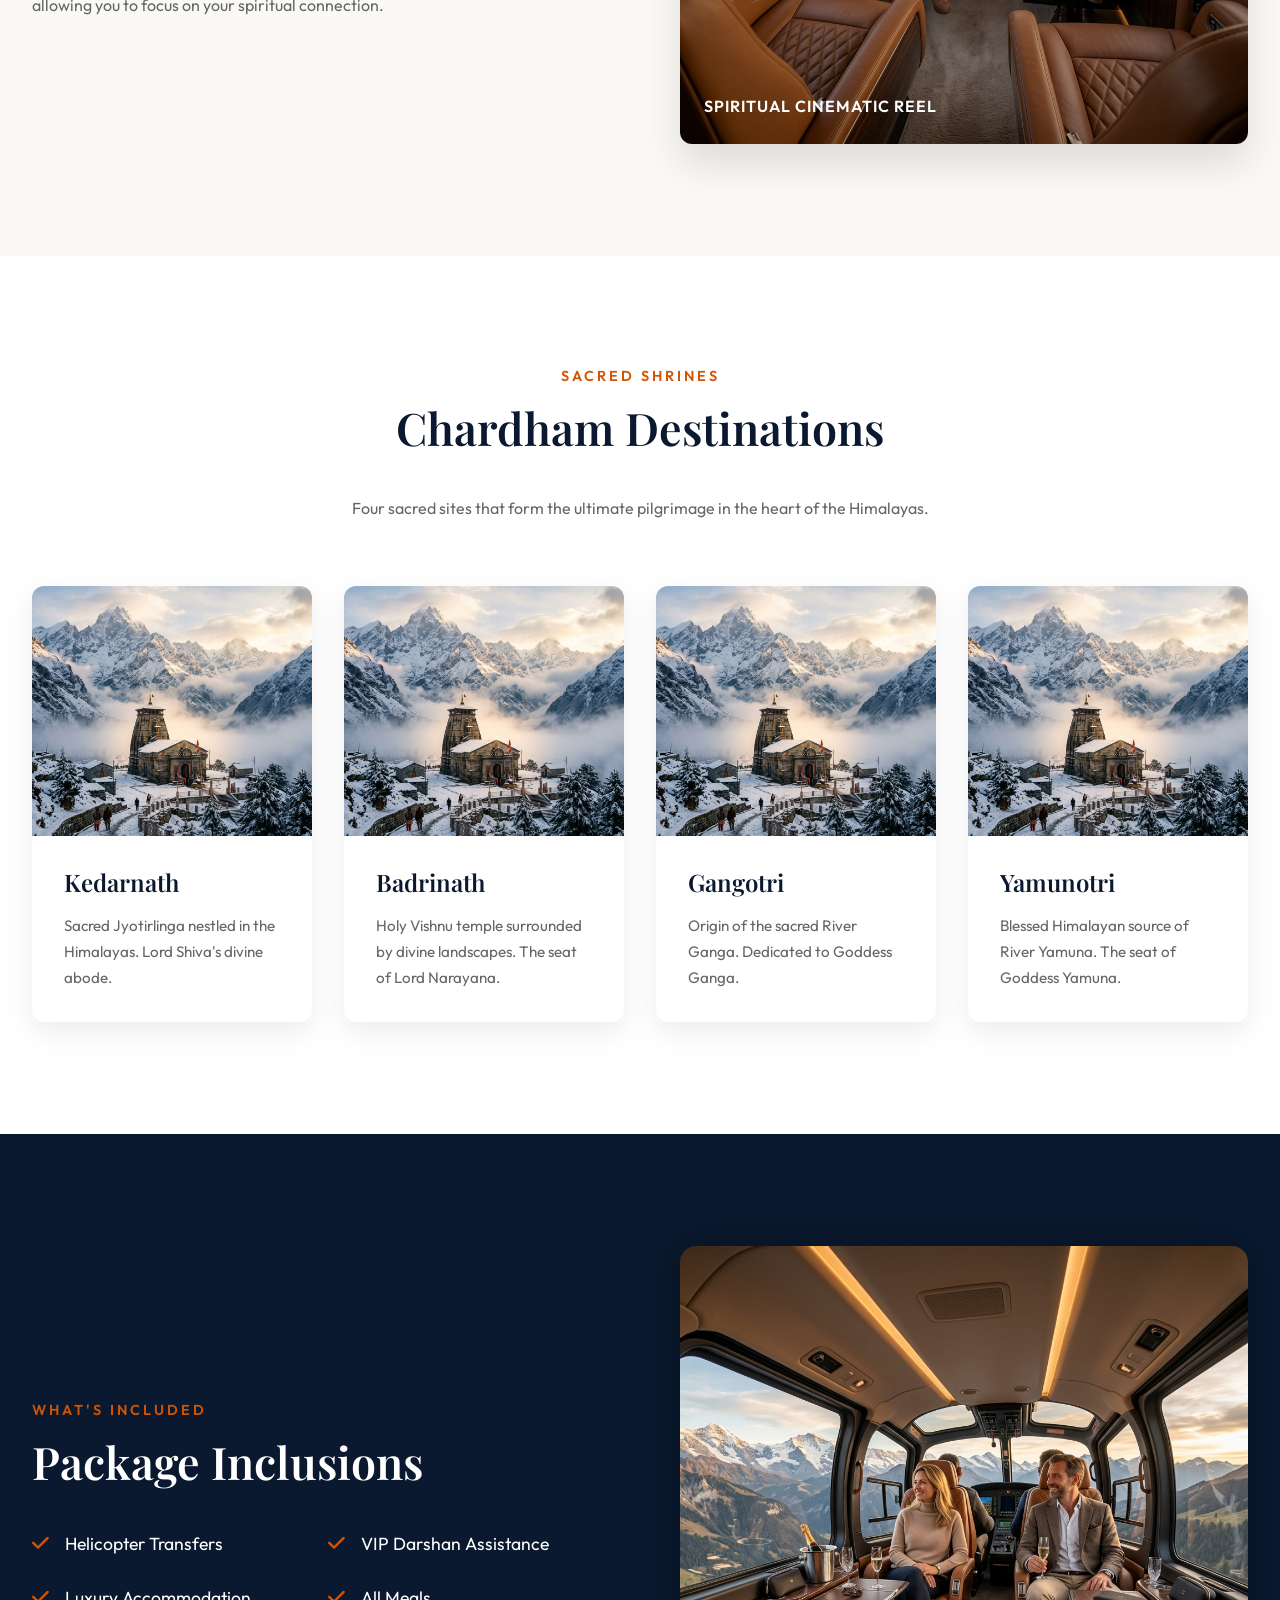
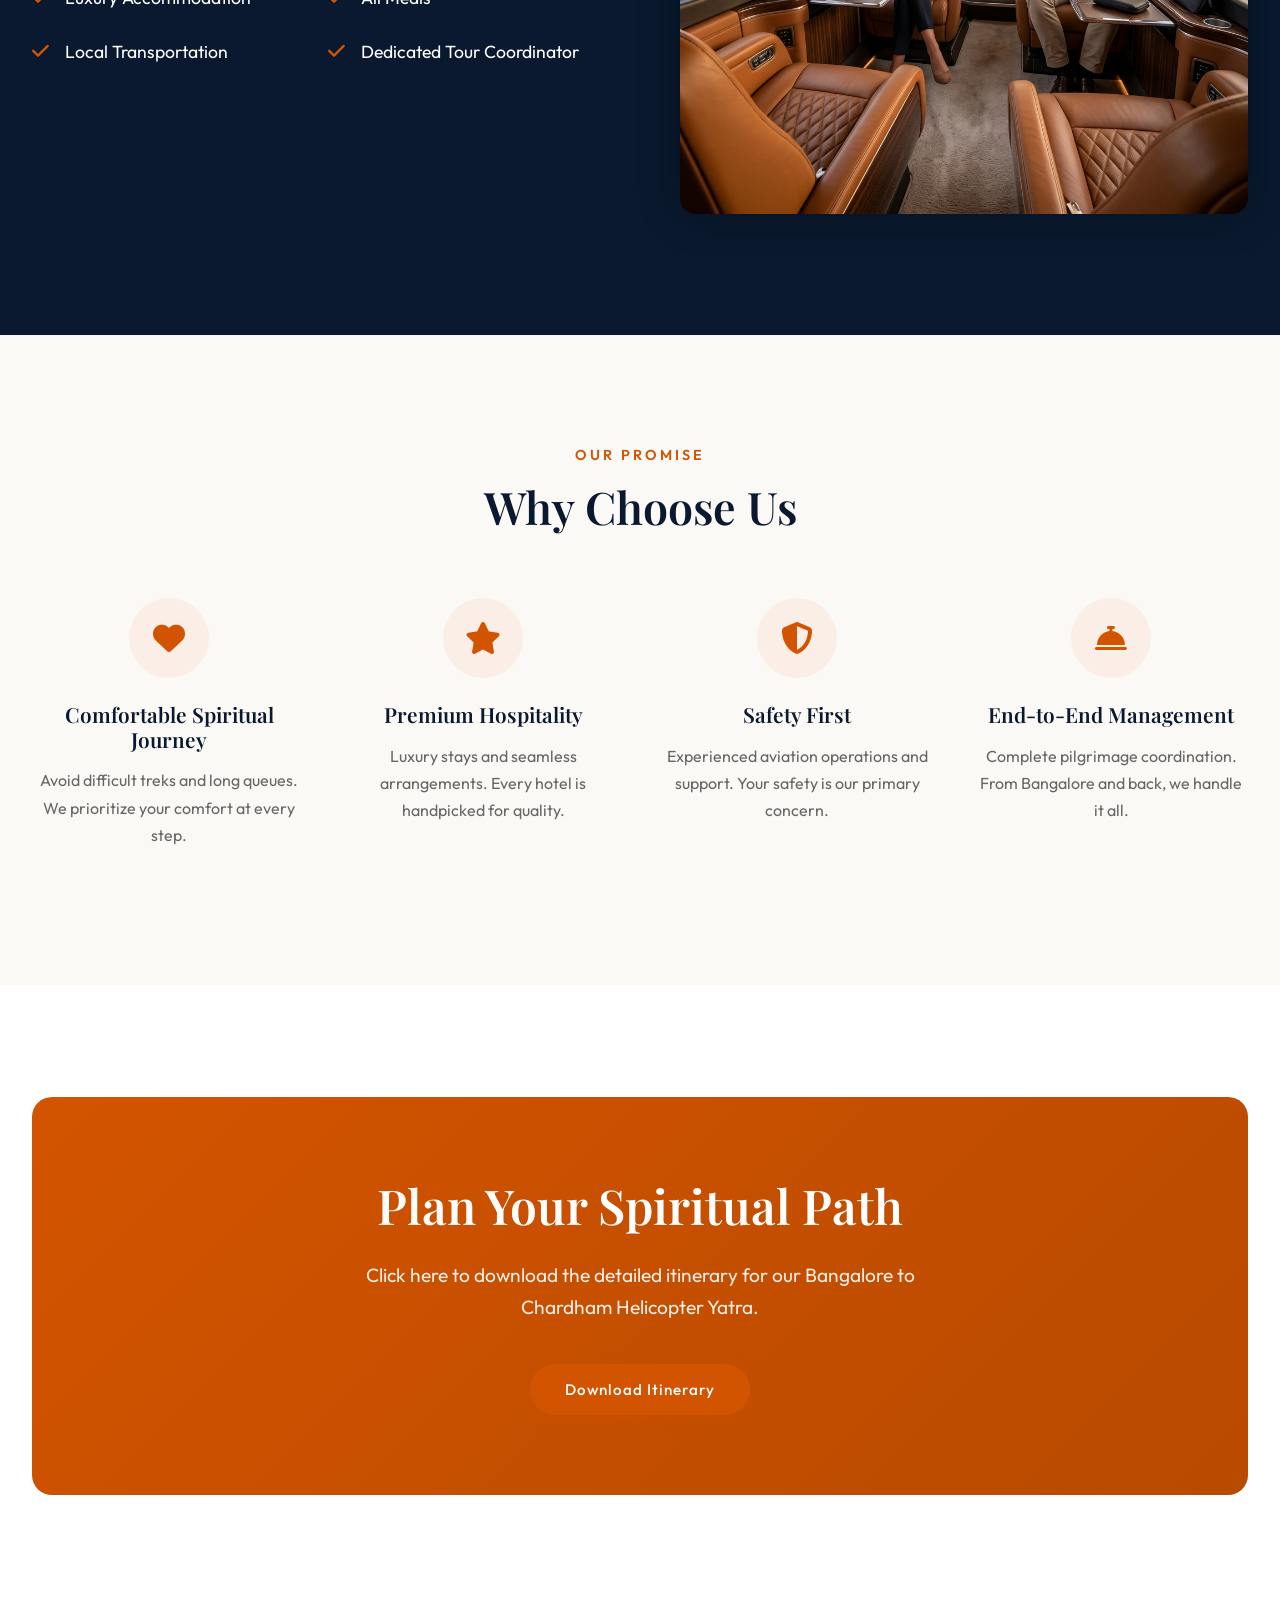
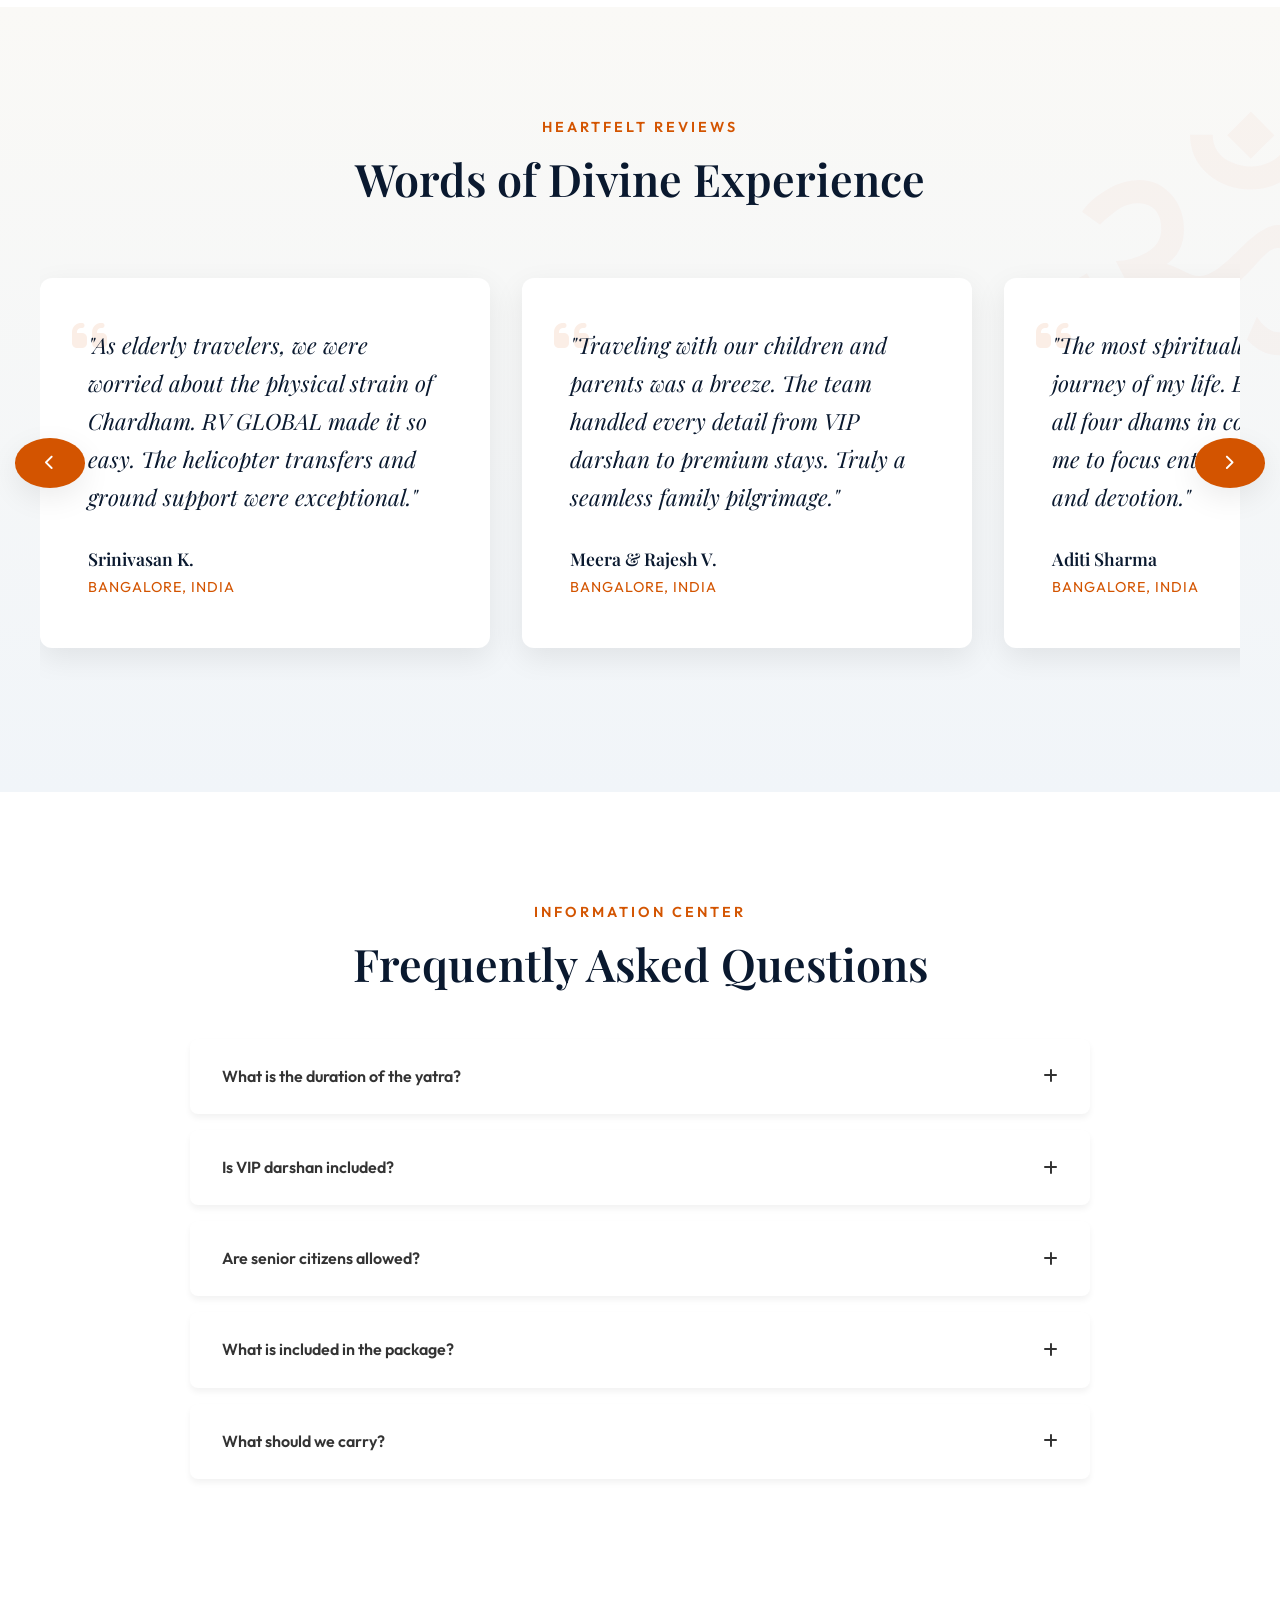
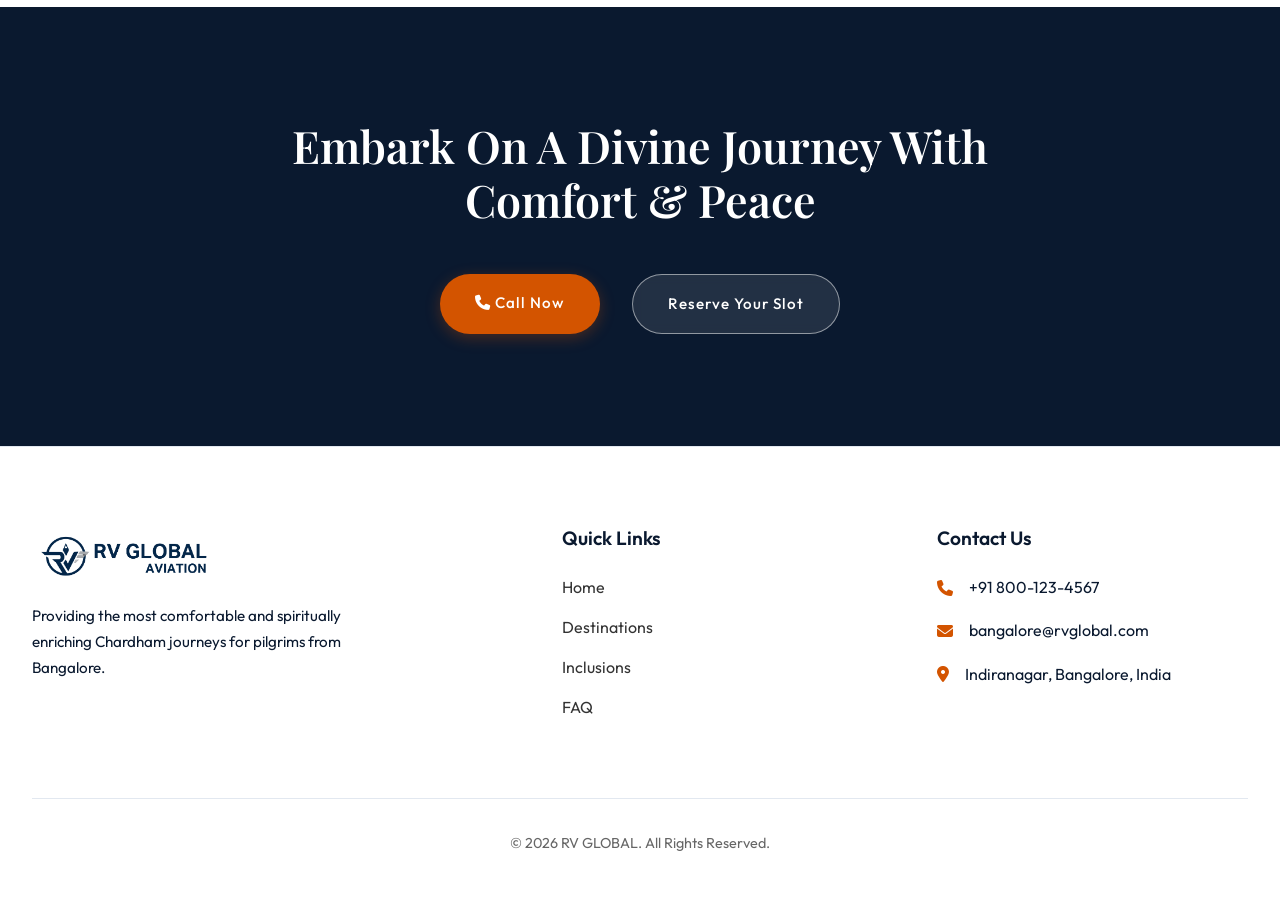
==== commit 2a40cdef: "Replace WhatsApp floating button with custom chatbot flow" ====
--- a/index.html
+++ b/index.html
@@ -429,10 +429,36 @@
         </div>
     </div>
 
-    <!-- Floating WhatsApp Button -->
-    <a href="https://wa.me/918001234567" class="floating-whatsapp" target="_blank" aria-label="Chat on WhatsApp">
-        <i class="fab fa-whatsapp"></i>
-    </a>
+    <!-- Chatbot Toggle -->
+    <button class="chatbot-toggle" id="chatbotToggle" aria-label="Open Chat">
+        <i class="fas fa-comment-dots"></i>
+        <span class="notification-dot"></span>
+    </button>
+
+    <!-- Chatbot Container -->
+    <div class="chatbot-container" id="chatbotContainer">
+        <div class="chatbot-header">
+            <div class="bot-info">
+                <div class="bot-avatar">
+                    <img src="assets/logo.png" alt="RV Bot">
+                    <span class="online-indicator"></span>
+                </div>
+                <div class="bot-details">
+                    <h3>RV Aviation Assistant</h3>
+                    <p>Online | Ready to help</p>
+                </div>
+            </div>
+            <button class="close-chat" id="closeChat" aria-label="Close Chat"><i class="fas fa-times"></i></button>
+        </div>
+        
+        <div class="chatbot-messages" id="chatbotMessages">
+            <!-- Messages will appear here -->
+        </div>
+
+        <div class="chatbot-input-area" id="chatbotInputArea">
+            <!-- Buttons or Input fields will be injected here -->
+        </div>
+    </div>
 
     <script src="script.js"></script>
 </body>
--- a/styles.css
+++ b/styles.css
@@ -873,7 +873,8 @@
 .popup-content.popup-wide {
     max-width: 900px;
     padding: 0;
-    overflow: hidden;
+    overflow-y: auto;
+    overflow-x: hidden;
 }
 
 .popup-flex {
@@ -1606,30 +1607,261 @@
     }
 }
 
-/* --- Floating WhatsApp Button --- */
-.floating-whatsapp {
+/* --- Chatbot Styles --- */
+.chatbot-toggle {
     position: fixed;
     bottom: 30px;
     right: 30px;
-    background-color: #25D366;
-    color: white;
     width: 60px;
     height: 60px;
+    background-color: var(--primary);
+    color: white;
+    border: none;
     border-radius: 50%;
     display: flex;
     align-items: center;
     justify-content: center;
-    font-size: 35px;
-    box-shadow: 0 10px 20px rgba(37, 211, 102, 0.4);
+    font-size: 24px;
+    cursor: pointer;
+    box-shadow: 0 10px 25px rgba(211, 84, 0, 0.4);
     z-index: 1000;
-    transition: transform 0.3s ease, box-shadow 0.3s ease;
-    text-decoration: none;
-}
-
-.floating-whatsapp:hover {
-    transform: scale(1.1) translateY(-5px);
+    transition: var(--transition);
+}
+
+.chatbot-toggle:hover {
+    transform: scale(1.1) rotate(5deg);
+    background-color: var(--primary-dark);
+}
+
+.notification-dot {
+    position: absolute;
+    top: 0;
+    right: 0;
+    width: 14px;
+    height: 14px;
+    background-color: #ff4757;
+    border: 2px solid white;
+    border-radius: 50%;
+    animation: pulse 2s infinite;
+}
+
+@keyframes pulse {
+    0% { transform: scale(1); box-shadow: 0 0 0 0 rgba(255, 71, 87, 0.7); }
+    70% { transform: scale(1.2); box-shadow: 0 0 0 10px rgba(255, 71, 87, 0); }
+    100% { transform: scale(1); box-shadow: 0 0 0 0 rgba(255, 71, 87, 0); }
+}
+
+.chatbot-container {
+    position: fixed;
+    bottom: 100px;
+    right: 30px;
+    width: 400px;
+    height: 600px;
+    background: rgba(255, 255, 255, 0.95);
+    backdrop-filter: blur(10px);
+    border-radius: 20px;
+    box-shadow: var(--shadow-lg);
+    z-index: 1001;
+    display: flex;
+    flex-direction: column;
+    overflow: hidden;
+    transform: translateY(20px) scale(0.9);
+    opacity: 0;
+    visibility: hidden;
+    transition: all 0.4s cubic-bezier(0.175, 0.885, 0.32, 1.275);
+}
+
+.chatbot-container.active {
+    transform: translateY(0) scale(1);
+    opacity: 1;
+    visibility: visible;
+}
+
+.chatbot-header {
+    background: var(--bg-navy);
+    padding: 1.5rem;
     color: white;
-    box-shadow: 0 15px 25px rgba(37, 211, 102, 0.5);
+    display: flex;
+    justify-content: space-between;
+    align-items: center;
+}
+
+.bot-info {
+    display: flex;
+    align-items: center;
+    gap: 12px;
+}
+
+.bot-avatar {
+    position: relative;
+    width: 45px;
+    height: 45px;
+    background: white;
+    border-radius: 50%;
+    padding: 5px;
+}
+
+.bot-avatar img {
+    width: 100%;
+    height: 100%;
+    object-fit: contain;
+}
+
+.online-indicator {
+    position: absolute;
+    bottom: 2px;
+    right: 2px;
+    width: 10px;
+    height: 10px;
+    background: #2ed573;
+    border: 2px solid var(--bg-navy);
+    border-radius: 50%;
+}
+
+.bot-details h3 {
+    color: white;
+    font-size: 1.1rem;
+    margin: 0;
+}
+
+.bot-details p {
+    font-size: 0.8rem;
+    margin: 0;
+    color: var(--text-white-muted);
+}
+
+.close-chat {
+    background: transparent;
+    border: none;
+    color: white;
+    font-size: 1.2rem;
+    cursor: pointer;
+    padding: 5px;
+    opacity: 0.7;
+    transition: 0.3s;
+}
+
+.close-chat:hover {
+    opacity: 1;
+    transform: rotate(90deg);
+}
+
+.chatbot-messages {
+    flex: 1;
+    padding: 1.5rem;
+    overflow-y: auto;
+    display: flex;
+    flex-direction: column;
+    gap: 15px;
+    scrollbar-width: thin;
+    scrollbar-color: var(--primary-light) transparent;
+}
+
+.chatbot-messages::-webkit-scrollbar {
+    width: 6px;
+}
+
+.chatbot-messages::-webkit-scrollbar-thumb {
+    background-color: var(--primary-light);
+    border-radius: 10px;
+}
+
+.message {
+    max-width: 85%;
+    padding: 12px 16px;
+    border-radius: 15px;
+    font-size: 0.95rem;
+    line-height: 1.4;
+    animation: messageIn 0.3s ease forwards;
+}
+
+@keyframes messageIn {
+    from { opacity: 0; transform: translateY(10px); }
+    to { opacity: 1; transform: translateY(0); }
+}
+
+.bot-message {
+    align-self: flex-start;
+    background: #f1f5f9;
+    color: var(--text-heading);
+    border-bottom-left-radius: 2px;
+}
+
+.user-message {
+    align-self: flex-end;
+    background: var(--primary);
+    color: white;
+    border-bottom-right-radius: 2px;
+}
+
+.chatbot-input-area {
+    padding: 1.5rem;
+    border-top: 1px solid #e2e8f0;
+    display: flex;
+    flex-wrap: wrap;
+    gap: 10px;
+    background: #f8fafc;
+}
+
+.chat-btn {
+    padding: 10px 18px;
+    background: white;
+    border: 1px solid var(--primary);
+    color: var(--primary);
+    border-radius: 30px;
+    font-size: 0.9rem;
+    font-weight: 500;
+    cursor: pointer;
+    transition: all 0.3s ease;
+    white-space: nowrap;
+}
+
+.chat-btn:hover {
+    background: var(--primary);
+    color: white;
+    transform: translateY(-2px);
+}
+
+.chat-input {
+    flex: 1;
+    padding: 12px 15px;
+    border: 1px solid #e2e8f0;
+    border-radius: 10px;
+    font-family: var(--font-body);
+    font-size: 0.9rem;
+}
+
+.chat-input:focus {
+    outline: none;
+    border-color: var(--primary);
+}
+
+.chat-send-btn {
+    width: 45px;
+    height: 45px;
+    background: var(--primary);
+    color: white;
+    border: none;
+    border-radius: 10px;
+    cursor: pointer;
+    display: flex;
+    align-items: center;
+    justify-content: center;
+    font-size: 1rem;
+    transition: 0.3s;
+}
+
+.chat-send-btn:hover {
+    background: var(--primary-dark);
+}
+
+@media (max-width: 480px) {
+    .chatbot-container {
+        width: calc(100% - 40px);
+        height: calc(100% - 120px);
+        right: 20px;
+        bottom: 90px;
+    }
 }
 
 /* --- Inner Pages Styles --- */
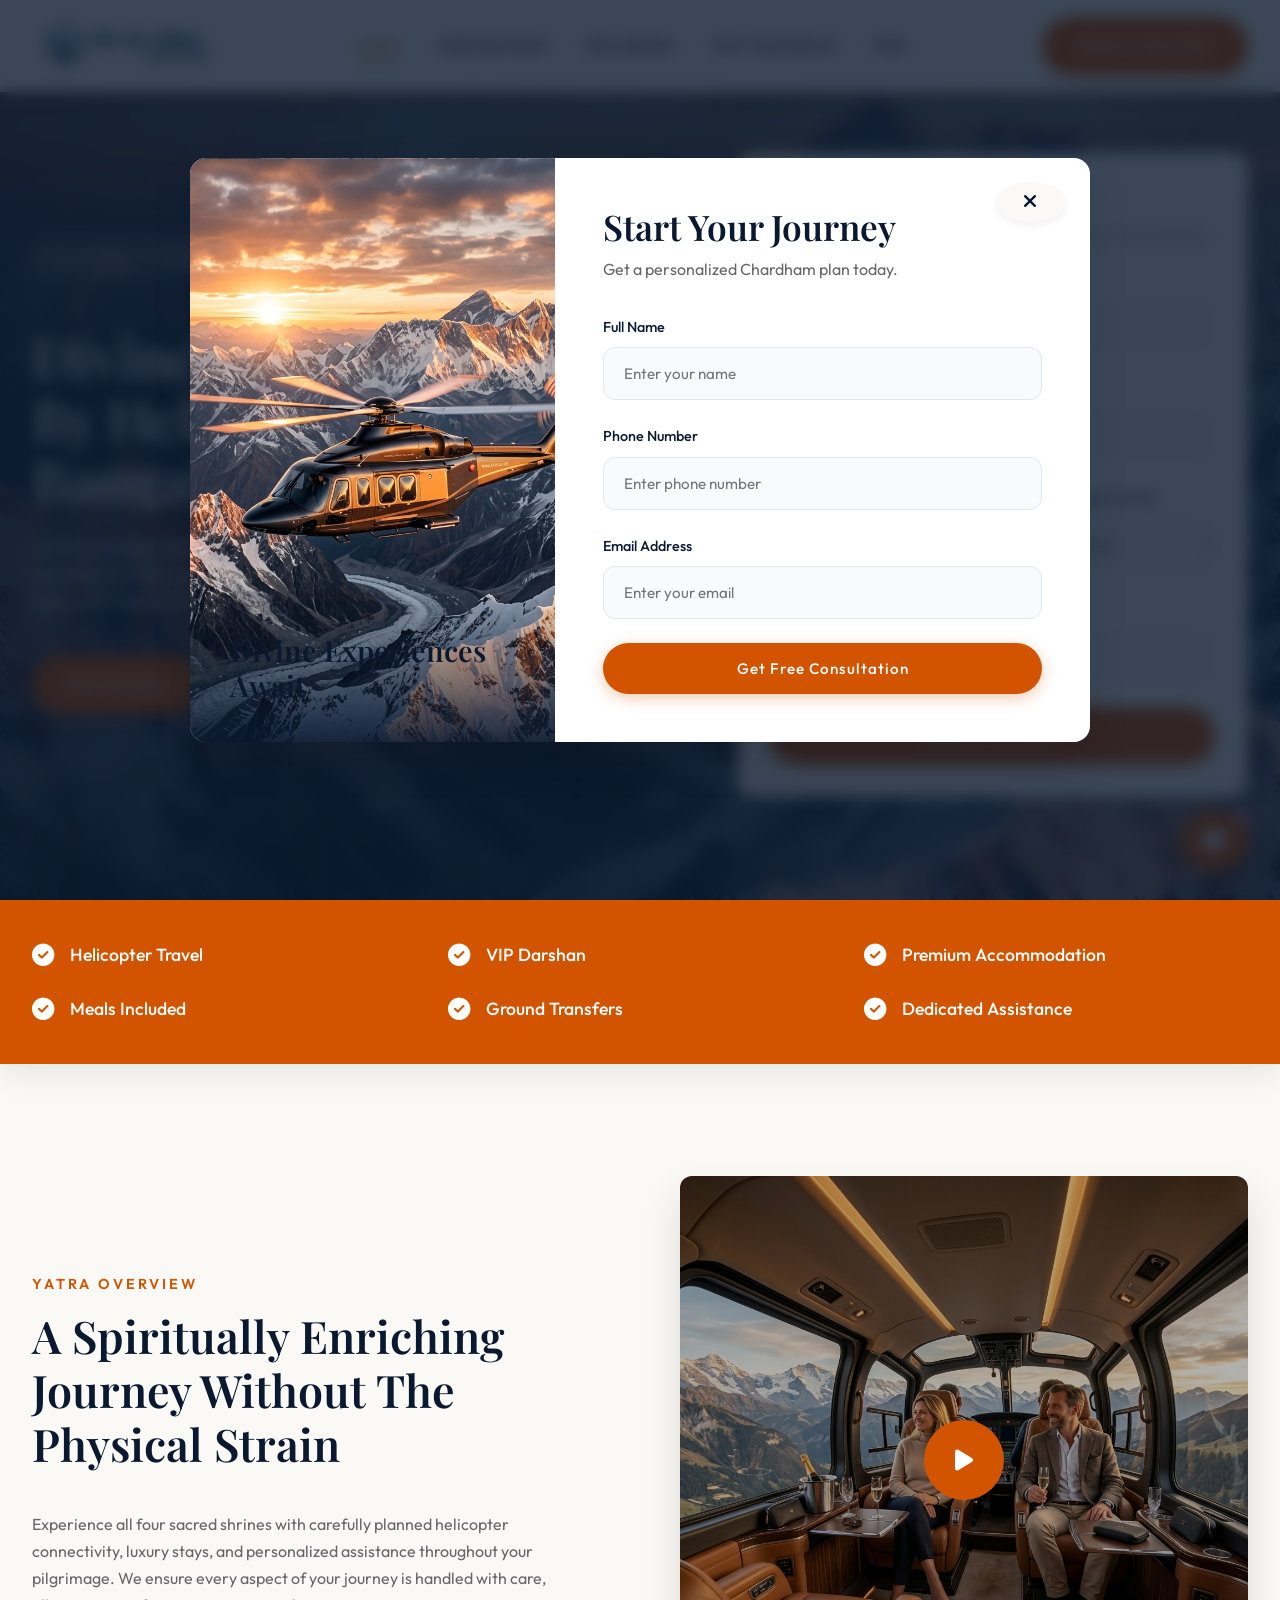
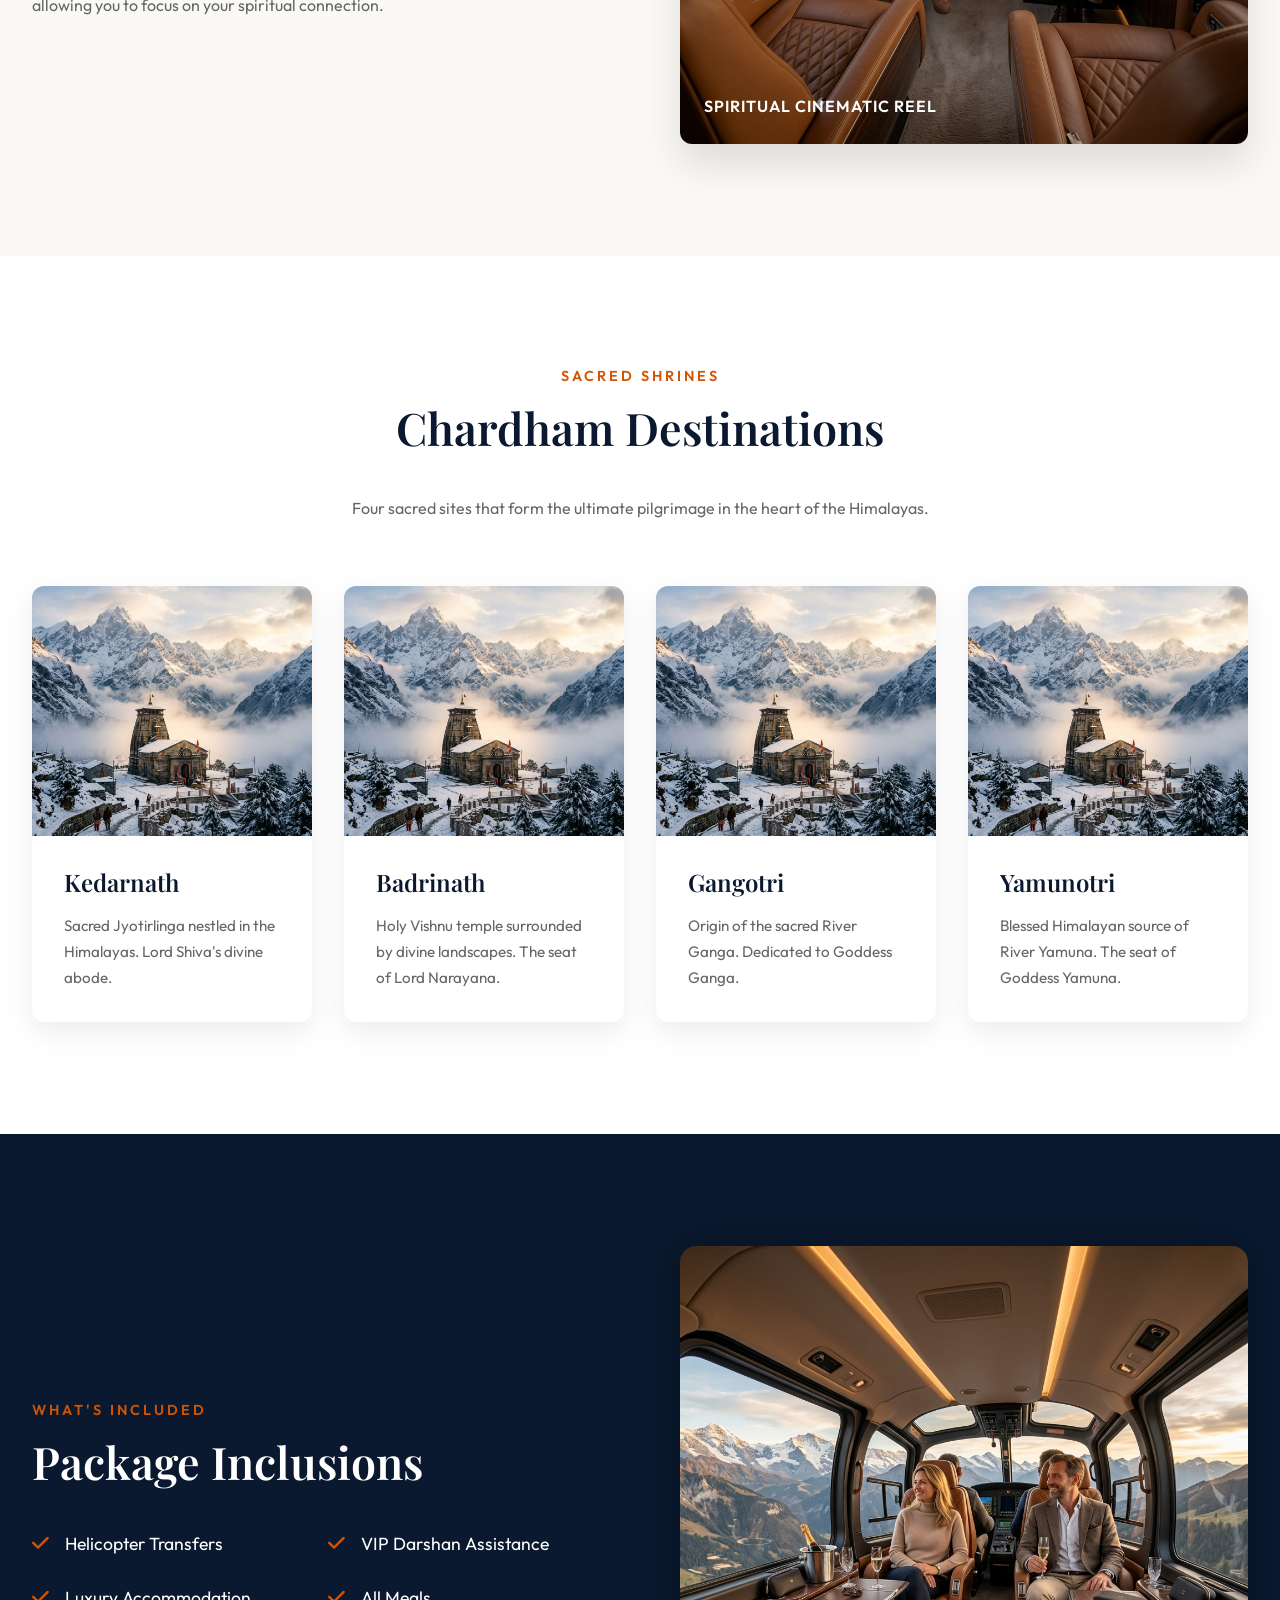
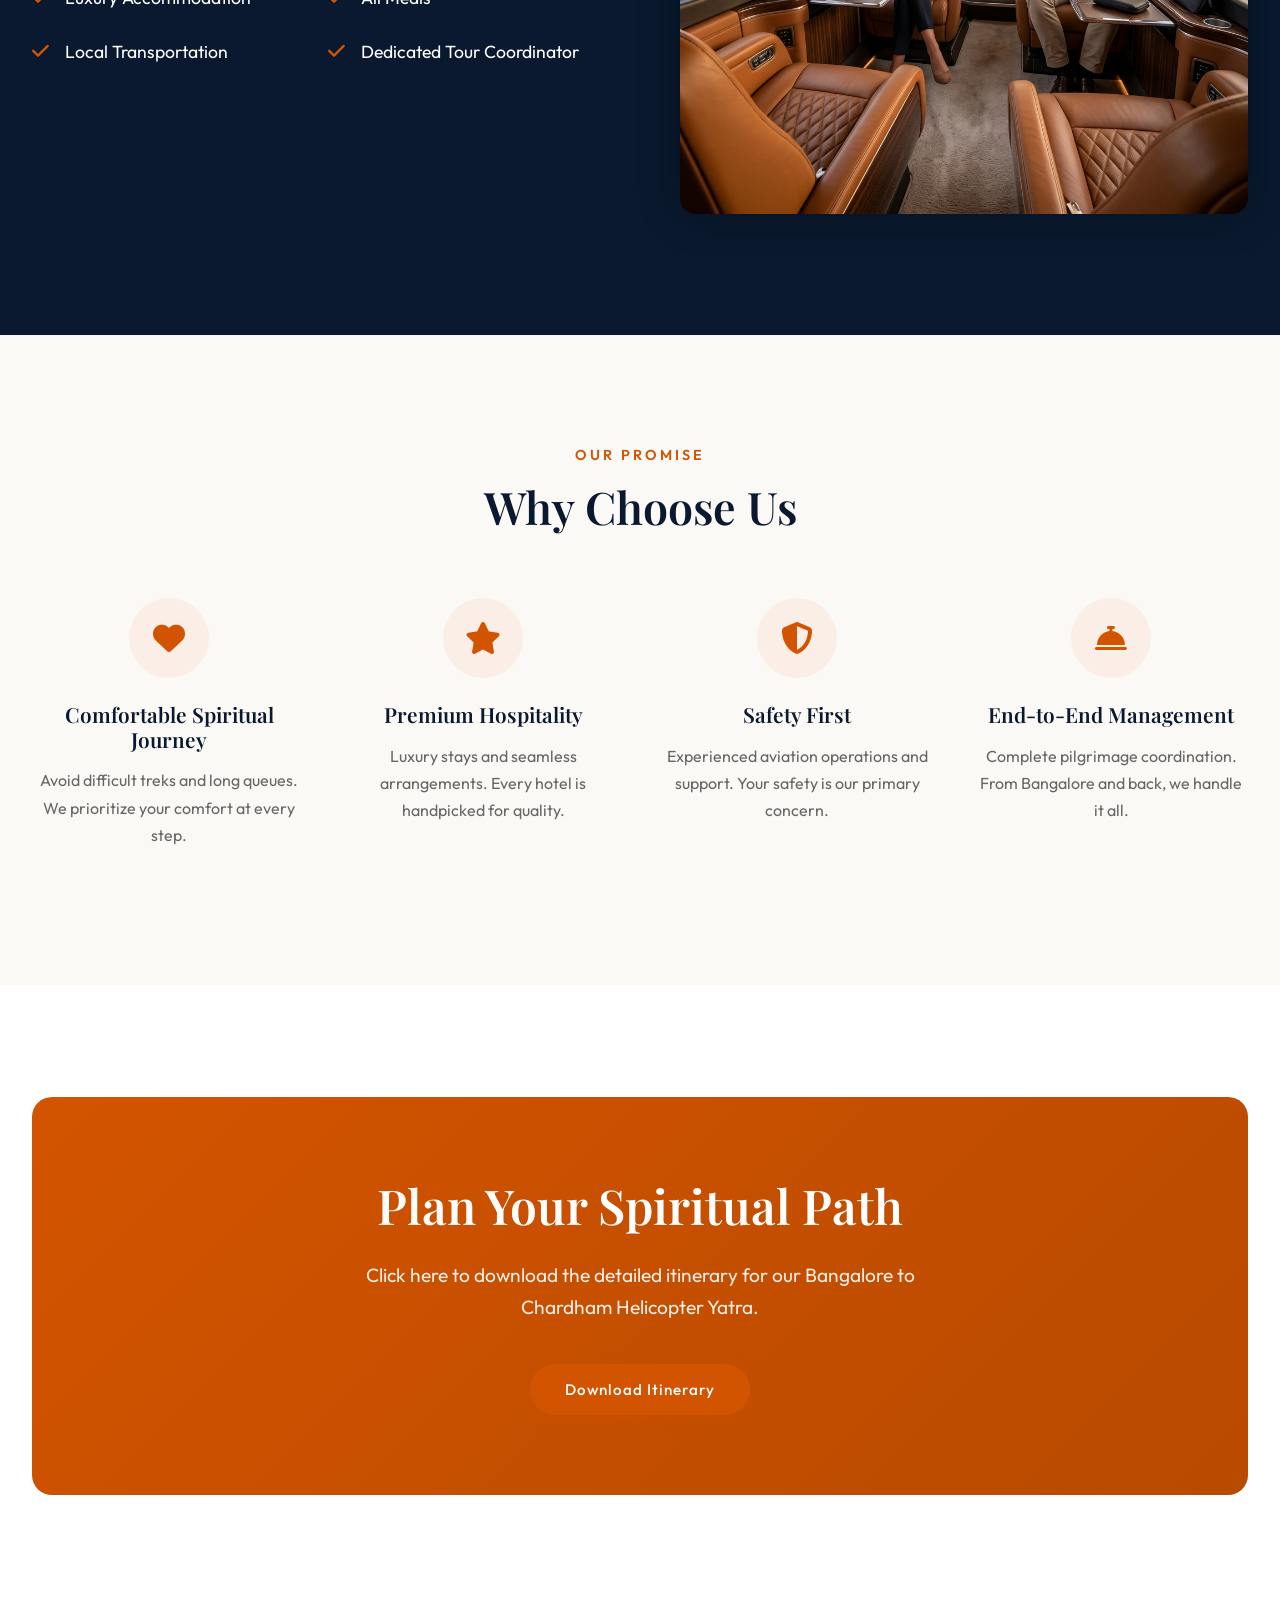
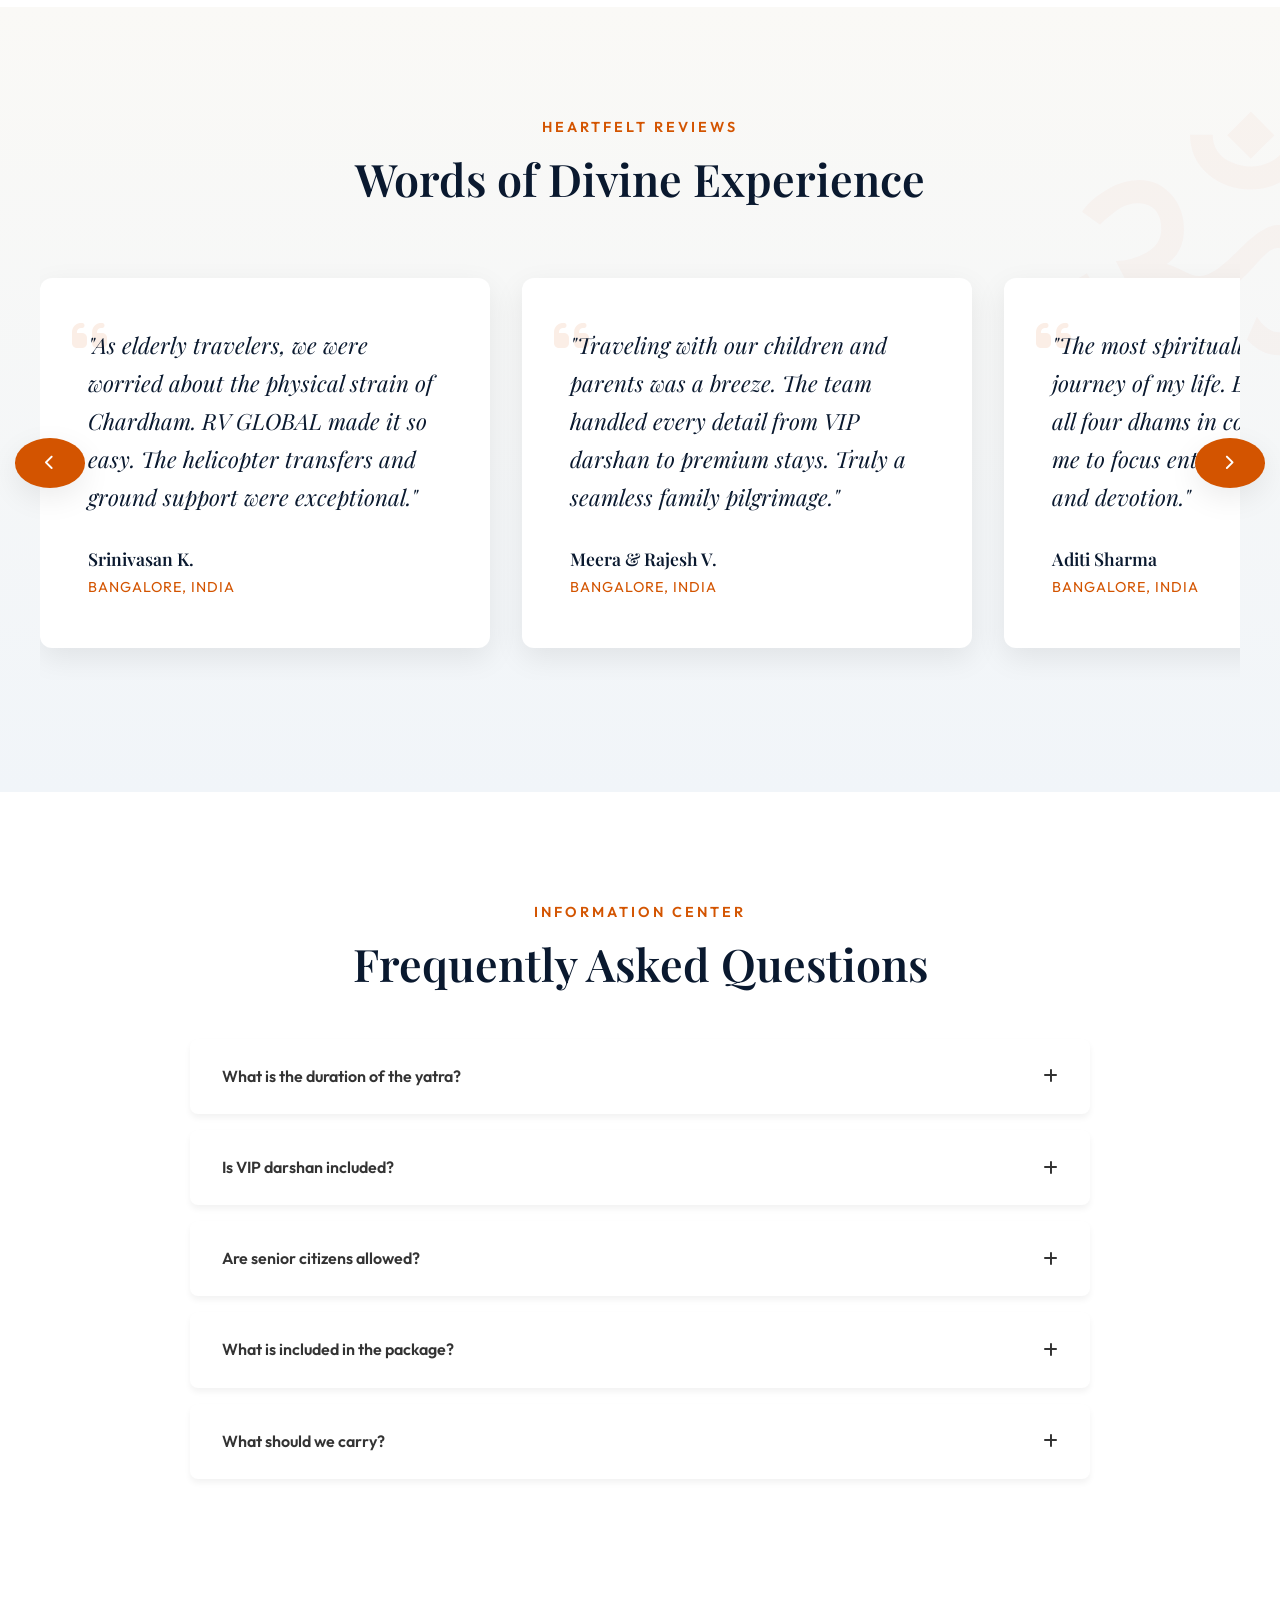
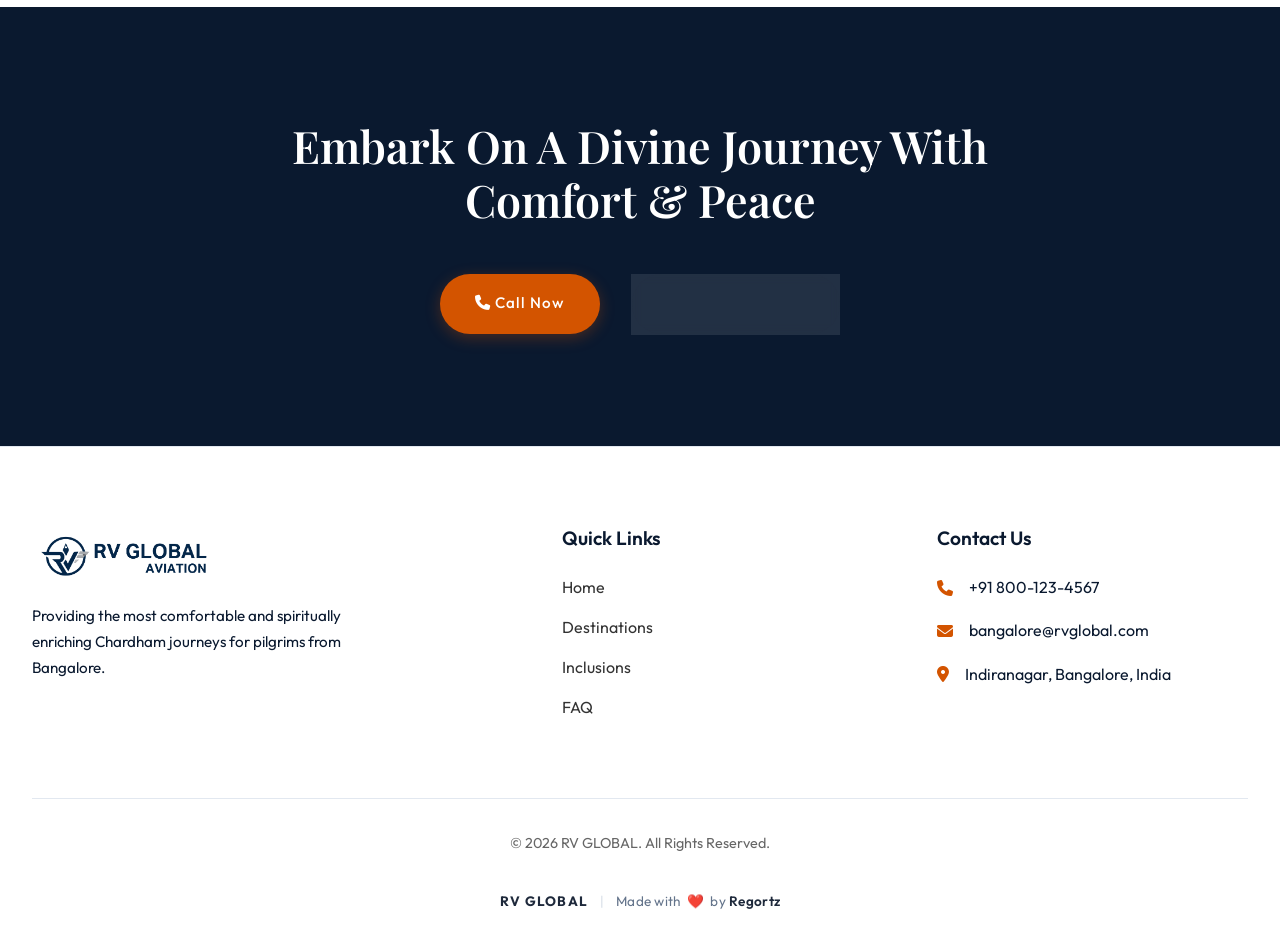
==== commit 4c8828c3: "feat: add RV GLOBAL footer credit with Regortz attribution" ====
--- a/index.html
+++ b/index.html
@@ -1,4 +1,4 @@
-<!DOCTYPE html>
+﻿<!DOCTYPE html>
 <html lang="en">
 <head>
     <meta charset="UTF-8">
@@ -351,6 +351,11 @@
             </div>
             <div class="footer-bottom">
                 <p>&copy; 2026 RV GLOBAL. All Rights Reserved.</p>
+                <div class="footer-credit" style="margin-top: 10px; display: inline-flex; align-items: center; justify-content: center; gap: 8px; font-size: 0.85rem; letter-spacing: 0.02em; color: #64748b; font-family: inherit;">
+                    <span class="credit-brand" style="font-weight: 700; letter-spacing: 0.08em; color: #1e293b; text-transform: uppercase;">RV GLOBAL</span>
+                    <span class="credit-divider" style="color: #cbd5e1; font-weight: 300; margin: 0 4px;">|</span>
+                    <span class="credit-text" style="color: #64748b;">Made with <span class="credit-heart" aria-hidden="true" style="color: #ff385c; display: inline-block; margin: 0 3px;">❤️</span> by <span class="credit-author" style="color: #1e293b; font-weight: 600;">Regortz</span></span>
+                </div>
             </div>
         </div>
     </footer>
